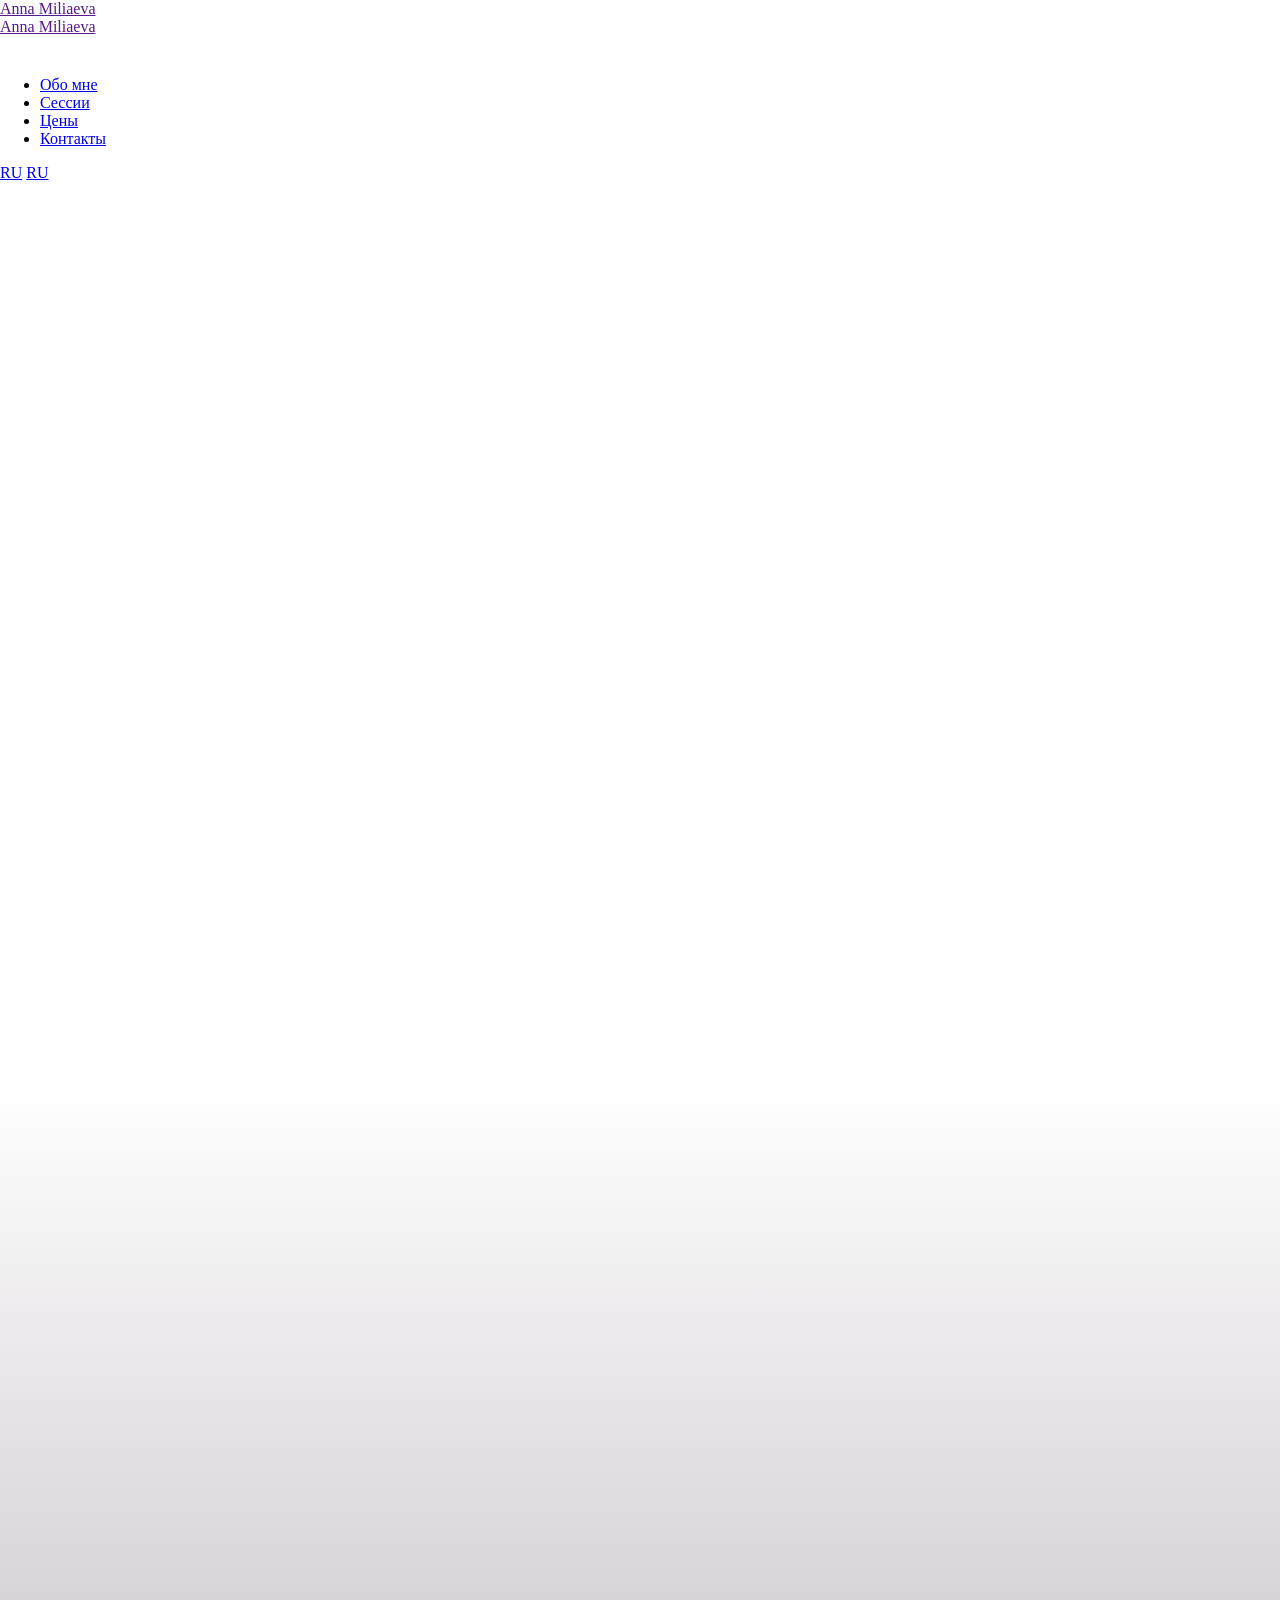
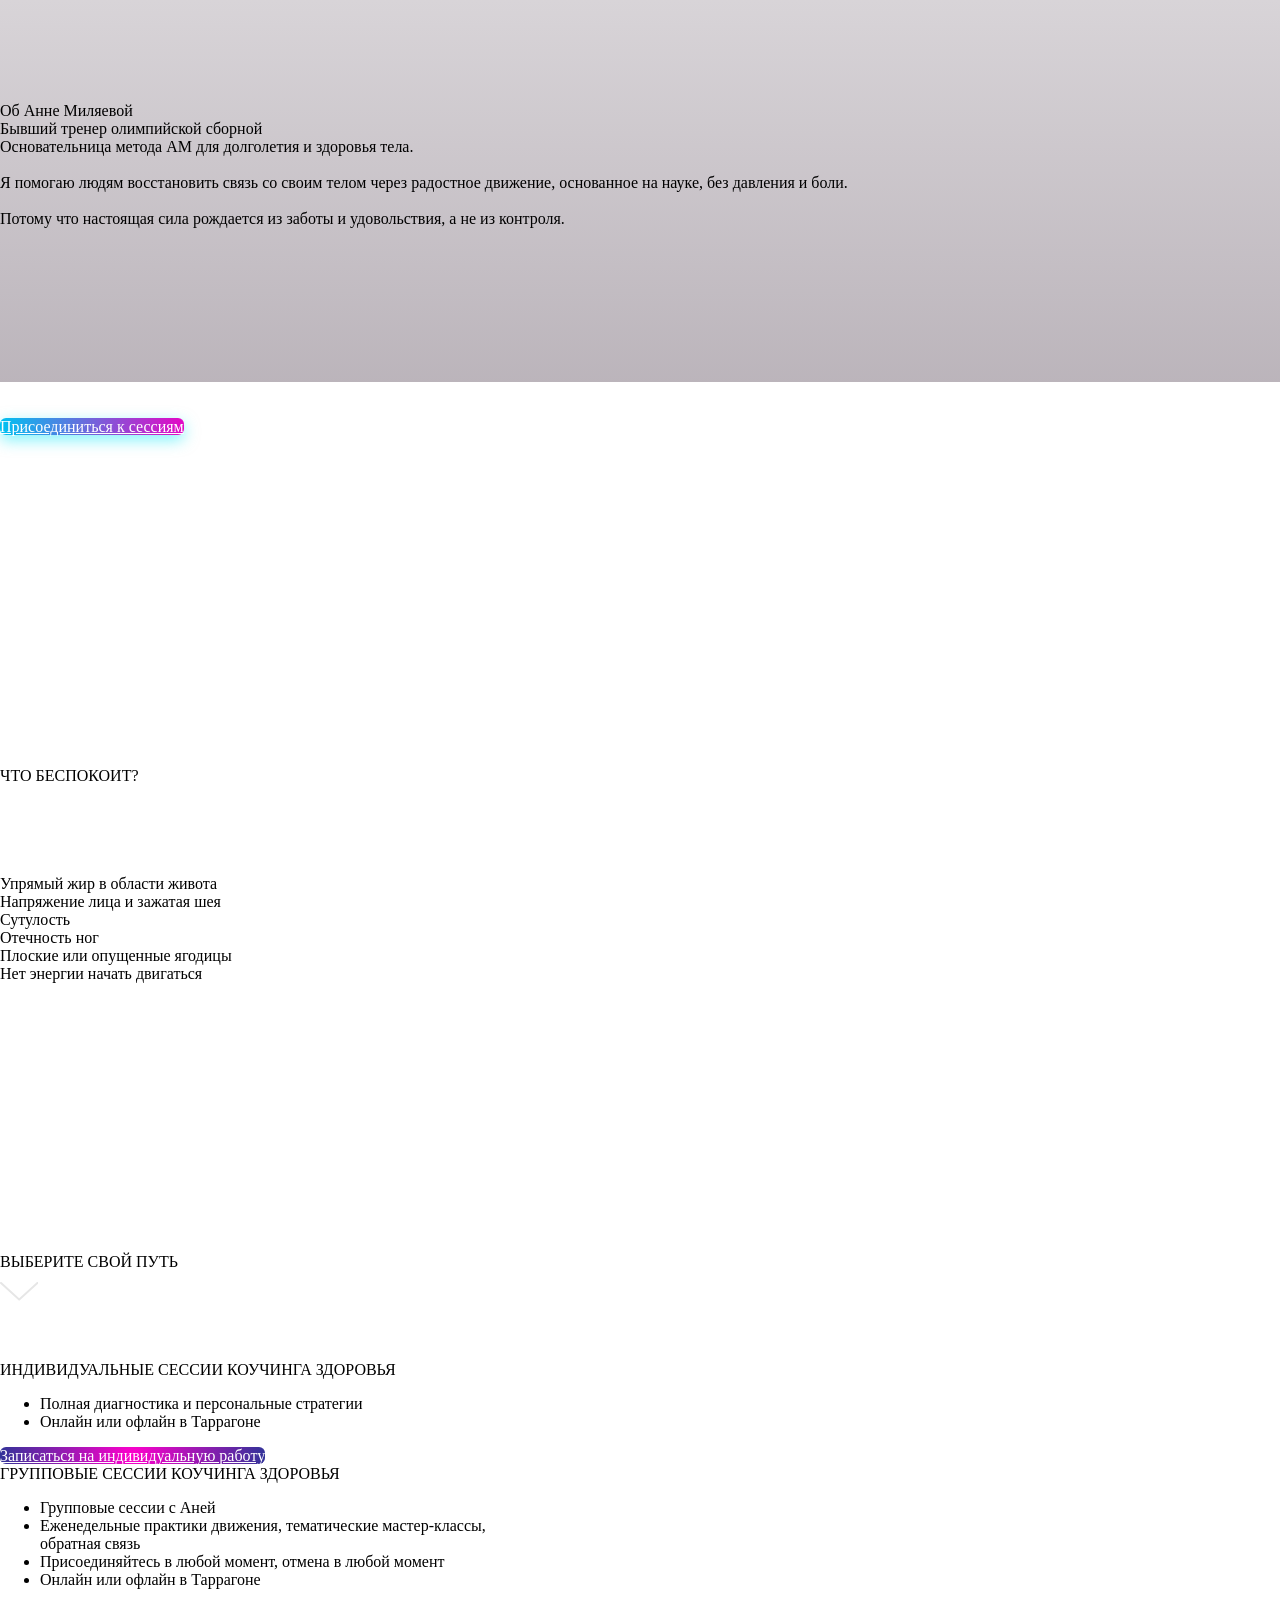
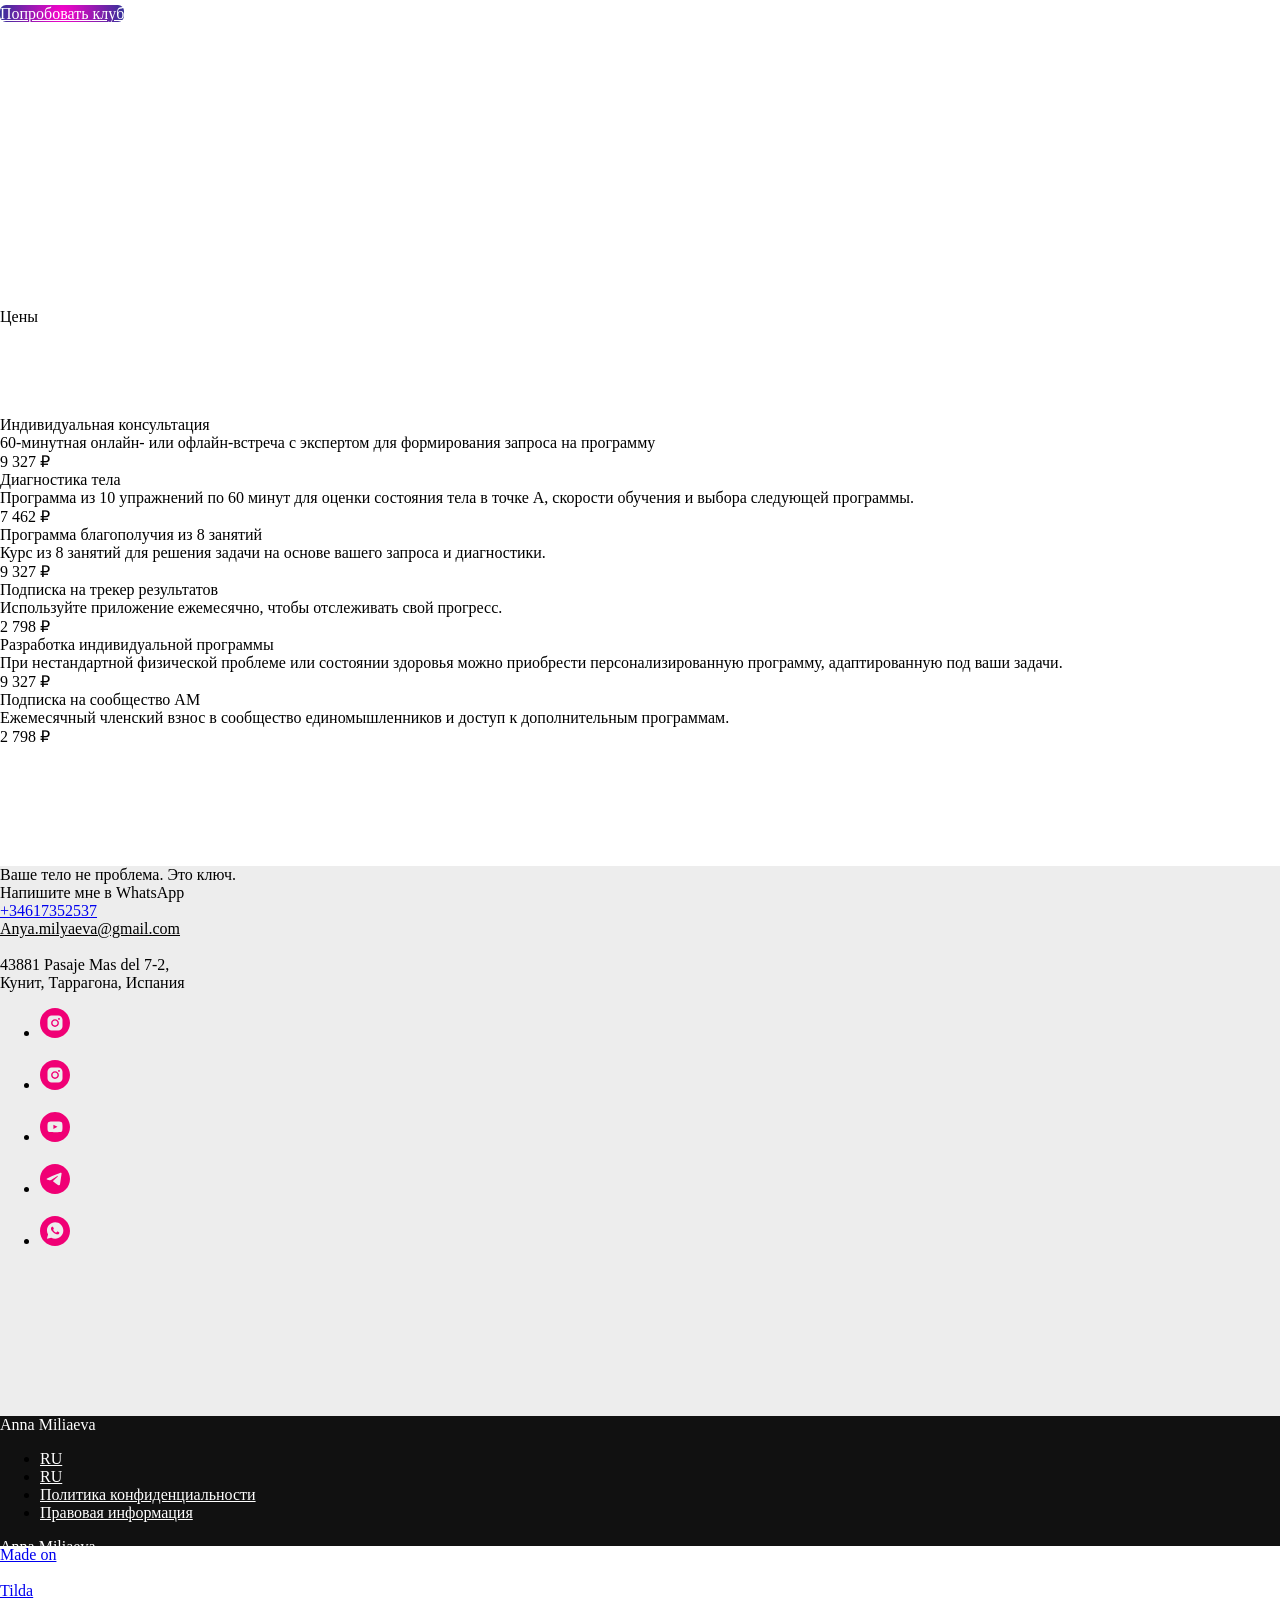
==== index.html @ 80cef4ce "Deploy Russian staging site" ====
<!DOCTYPE html><html><head> <meta charset="utf-8"> <meta http-equiv="Content-Type" content="text/html; charset=utf-8"> <meta name="viewport" content="width=device-width, initial-scale=1.0"> <!--metatextblock--> <title>RU</title> <meta name="description" content="Шаблон лендинга для бизнеса"> <meta property="og:url" content="https://amiliaeva.com"> <meta property="og:title" content="RU"> <meta property="og:description" content="Шаблон лендинга для бизнеса"> <meta property="og:type" content="website"> <meta property="og:image" content="../thb.tildacdn.com/tild6365-3034-4036-a537-313665303761/-/resize/504x/photo_2025-11-23_221.jpeg"> <link rel="canonical" href="https://amiliaeva.com"> <!--/metatextblock--> <meta name="format-detection" content="telephone=no"> <meta http-equiv="x-dns-prefetch-control" content="on"> <link rel="dns-prefetch" href="https://ws.tildacdn.com"> <link rel="dns-prefetch" href="https://static.tildacdn.com"> <link rel="shortcut icon" href="../static.tildacdn.com/img/tildafavicon.ico" type="image/x-icon"> <!-- Assets --> <script src="../neo.tildacdn.com/js/tilda-fallback-1.0.min.js" async="" charset="utf-8"></script> <link rel="stylesheet" href="../static.tildacdn.com/css/tilda-grid-3.0.min.css" type="text/css" media="all" onerror="this.loaderr='y';"> <link rel="stylesheet" href="../static.tildacdn.com/ws/project18320286/tilda-blocks-page97755406.min_t%3D1764244591.css" type="text/css" media="all" onerror="this.loaderr='y';"> <link rel="stylesheet" href="../static.tildacdn.com/css/tilda-animation-2.0.min.css" type="text/css" media="all" onerror="this.loaderr='y';"> <link rel="stylesheet" href="../static.tildacdn.com/css/tilda-cover-1.0.min.css" type="text/css" media="all" onerror="this.loaderr='y';"> <link rel="stylesheet" href="../static.tildacdn.com/css/tilda-cards-1.0.min.css" type="text/css" media="all" onerror="this.loaderr='y';"> <link rel="stylesheet" href="../static.tildacdn.com/css/fonts-tildasans.css" type="text/css" media="all" onerror="this.loaderr='y';"> <script nomodule="" src="../static.tildacdn.com/js/tilda-polyfill-1.0.min.js" charset="utf-8"></script> <script type="text/javascript">function t_onReady(func) {if(document.readyState!='loading') {func();} else {document.addEventListener('DOMContentLoaded',func);}}
function t_onFuncLoad(funcName,okFunc,time) {if(typeof window[funcName]==='function') {okFunc();} else {setTimeout(function() {t_onFuncLoad(funcName,okFunc,time);},(time||100));}}</script> <script src="../static.tildacdn.com/js/tilda-scripts-3.0.min.js" charset="utf-8" defer="" onerror="this.loaderr='y';"></script> <script src="../static.tildacdn.com/ws/project18320286/tilda-blocks-page97755406.min_t%3D1764244591.js" charset="utf-8" async="" onerror="this.loaderr='y';"></script> <script src="../static.tildacdn.com/js/tilda-lazyload-1.0.min.js" charset="utf-8" async="" onerror="this.loaderr='y';"></script> <script src="../static.tildacdn.com/js/tilda-animation-2.0.min.js" charset="utf-8" async="" onerror="this.loaderr='y';"></script> <script src="../static.tildacdn.com/js/tilda-menu-1.0.min.js" charset="utf-8" async="" onerror="this.loaderr='y';"></script> <script src="../static.tildacdn.com/js/tilda-cover-1.0.min.js" charset="utf-8" async="" onerror="this.loaderr='y';"></script> <script src="../static.tildacdn.com/js/tilda-cards-1.0.min.js" charset="utf-8" async="" onerror="this.loaderr='y';"></script> <script src="../static.tildacdn.com/js/tilda-skiplink-1.0.min.js" charset="utf-8" async="" onerror="this.loaderr='y';"></script> <script src="../static.tildacdn.com/js/tilda-events-1.0.min.js" charset="utf-8" async="" onerror="this.loaderr='y';"></script> <script type="text/javascript">window.dataLayer=window.dataLayer||[];</script> <script type="text/javascript">(function() {if((/bot|google|yandex|baidu|bing|msn|duckduckbot|teoma|slurp|crawler|spider|robot|crawling|facebook/i.test(navigator.userAgent))===false&&typeof(sessionStorage)!='undefined'&&sessionStorage.getItem('visited')!=='y'&&document.visibilityState){var style=document.createElement('style');style.type='text/css';style.innerHTML='@media screen and (min-width: 980px) {.t-records {opacity: 0;}.t-records_animated {-webkit-transition: opacity ease-in-out .2s;-moz-transition: opacity ease-in-out .2s;-o-transition: opacity ease-in-out .2s;transition: opacity ease-in-out .2s;}.t-records.t-records_visible {opacity: 1;}}';document.getElementsByTagName('head')[0].appendChild(style);function t_setvisRecs(){var alr=document.querySelectorAll('.t-records');Array.prototype.forEach.call(alr,function(el) {el.classList.add("t-records_animated");});setTimeout(function() {Array.prototype.forEach.call(alr,function(el) {el.classList.add("t-records_visible");});sessionStorage.setItem("visited","y");},400);}
document.addEventListener('DOMContentLoaded',t_setvisRecs);}})();</script></head> <body class="t-body" style="margin:0;"> <!--allrecords--> <div id="allrecords" class="t-records" data-hook="blocks-collection-content-node" data-tilda-project-id="18320286" data-tilda-page-id="97755406" data-tilda-formskey="4d95e676d9699aa7d7ea2a9e18320286" data-tilda-cookie="no" data-tilda-lazy="yes" data-tilda-root-zone="com" data-tilda-ts="y" data-tilda-project-country="RU"> <div id="rec1599724231" class="r t-rec" style=" " data-animationappear="off" data-record-type="230"> <div id="nav1599724231" class="t199__header t199__js__header t199__dark" style="" data-menu="yes"> <div class="t199__holder"> <a class="t199__logo" href="" style=""> <div class="t199__logo-text t-title" field="title" style="">Anna Miliaeva</div> <div class="t199__logo-text-mobile t-title" field="title" style="">Anna Miliaeva</div> </a> <a class="t199__mmenu-toggler t199__js__menu-toggler" href="#"> <button type="button" class="t-menuburger t-menuburger_first " aria-label="Навигационное меню" aria-expanded="false"> <span style="background-color:#fff;"></span> <span style="background-color:#fff;"></span> <span style="background-color:#fff;"></span> <span style="background-color:#fff;"></span> </button> <script>function t_menuburger_init(recid) {var rec=document.querySelector('#rec' + recid);if(!rec) return;var burger=rec.querySelector('.t-menuburger');if(!burger) return;var isSecondStyle=burger.classList.contains('t-menuburger_second');if(isSecondStyle&&!window.isMobile&&!('ontouchend' in document)) {burger.addEventListener('mouseenter',function() {if(burger.classList.contains('t-menuburger-opened')) return;burger.classList.remove('t-menuburger-unhovered');burger.classList.add('t-menuburger-hovered');});burger.addEventListener('mouseleave',function() {if(burger.classList.contains('t-menuburger-opened')) return;burger.classList.remove('t-menuburger-hovered');burger.classList.add('t-menuburger-unhovered');setTimeout(function() {burger.classList.remove('t-menuburger-unhovered');},300);});}
burger.addEventListener('click',function() {if(!burger.closest('.tmenu-mobile')&&!burger.closest('.t450__burger_container')&&!burger.closest('.t466__container')&&!burger.closest('.t204__burger')&&!burger.closest('.t199__js__menu-toggler')) {burger.classList.toggle('t-menuburger-opened');burger.classList.remove('t-menuburger-unhovered');}});var menu=rec.querySelector('[data-menu="yes"]');if(!menu) return;var menuLinks=menu.querySelectorAll('.t-menu__link-item');var submenuClassList=['t978__menu-link_hook','t978__tm-link','t966__tm-link','t794__tm-link','t-menusub__target-link'];Array.prototype.forEach.call(menuLinks,function(link) {link.addEventListener('click',function() {var isSubmenuHook=submenuClassList.some(function(submenuClass) {return link.classList.contains(submenuClass);});if(isSubmenuHook) return;burger.classList.remove('t-menuburger-opened');});});menu.addEventListener('clickedAnchorInTooltipMenu',function() {burger.classList.remove('t-menuburger-opened');});}
t_onReady(function() {t_onFuncLoad('t_menuburger_init',function(){t_menuburger_init('1599724231');});});</script> <style>.t-menuburger{position:relative;flex-shrink:0;width:28px;height:20px;padding:0;border:none;background-color:transparent;outline:none;-webkit-transform:rotate(0deg);transform:rotate(0deg);transition:transform .5s ease-in-out;cursor:pointer;z-index:999;}.t-menuburger span{display:block;position:absolute;width:100%;opacity:1;left:0;-webkit-transform:rotate(0deg);transform:rotate(0deg);transition:.25s ease-in-out;height:3px;background-color:#000;}.t-menuburger span:nth-child(1){top:0px;}.t-menuburger span:nth-child(2),.t-menuburger span:nth-child(3){top:8px;}.t-menuburger span:nth-child(4){top:16px;}.t-menuburger__big{width:42px;height:32px;}.t-menuburger__big span{height:5px;}.t-menuburger__big span:nth-child(2),.t-menuburger__big span:nth-child(3){top:13px;}.t-menuburger__big span:nth-child(4){top:26px;}.t-menuburger__small{width:22px;height:14px;}.t-menuburger__small span{height:2px;}.t-menuburger__small span:nth-child(2),.t-menuburger__small span:nth-child(3){top:6px;}.t-menuburger__small span:nth-child(4){top:12px;}.t-menuburger-opened span:nth-child(1){top:8px;width:0%;left:50%;}.t-menuburger-opened span:nth-child(2){-webkit-transform:rotate(45deg);transform:rotate(45deg);}.t-menuburger-opened span:nth-child(3){-webkit-transform:rotate(-45deg);transform:rotate(-45deg);}.t-menuburger-opened span:nth-child(4){top:8px;width:0%;left:50%;}.t-menuburger-opened.t-menuburger__big span:nth-child(1){top:6px;}.t-menuburger-opened.t-menuburger__big span:nth-child(4){top:18px;}.t-menuburger-opened.t-menuburger__small span:nth-child(1),.t-menuburger-opened.t-menuburger__small span:nth-child(4){top:6px;}@media (hover),(min-width:0\0){.t-menuburger_first:hover span:nth-child(1){transform:translateY(1px);}.t-menuburger_first:hover span:nth-child(4){transform:translateY(-1px);}.t-menuburger_first.t-menuburger__big:hover span:nth-child(1){transform:translateY(3px);}.t-menuburger_first.t-menuburger__big:hover span:nth-child(4){transform:translateY(-3px);}}.t-menuburger_second span:nth-child(2),.t-menuburger_second span:nth-child(3){width:80%;left:20%;right:0;}@media (hover),(min-width:0\0){.t-menuburger_second.t-menuburger-hovered span:nth-child(2),.t-menuburger_second.t-menuburger-hovered span:nth-child(3){animation:t-menuburger-anim 0.3s ease-out normal forwards;}.t-menuburger_second.t-menuburger-unhovered span:nth-child(2),.t-menuburger_second.t-menuburger-unhovered span:nth-child(3){animation:t-menuburger-anim2 0.3s ease-out normal forwards;}}.t-menuburger_second.t-menuburger-opened span:nth-child(2),.t-menuburger_second.t-menuburger-opened span:nth-child(3){left:0;right:0;width:100%!important;}.t-menuburger_third span:nth-child(4){width:70%;left:unset;right:0;}@media (hover),(min-width:0\0){.t-menuburger_third:not(.t-menuburger-opened):hover span:nth-child(4){width:100%;}}.t-menuburger_third.t-menuburger-opened span:nth-child(4){width:0!important;right:50%;}.t-menuburger_fourth{height:12px;}.t-menuburger_fourth.t-menuburger__small{height:8px;}.t-menuburger_fourth.t-menuburger__big{height:18px;}.t-menuburger_fourth span:nth-child(2),.t-menuburger_fourth span:nth-child(3){top:4px;opacity:0;}.t-menuburger_fourth span:nth-child(4){top:8px;}.t-menuburger_fourth.t-menuburger__small span:nth-child(2),.t-menuburger_fourth.t-menuburger__small span:nth-child(3){top:3px;}.t-menuburger_fourth.t-menuburger__small span:nth-child(4){top:6px;}.t-menuburger_fourth.t-menuburger__small span:nth-child(2),.t-menuburger_fourth.t-menuburger__small span:nth-child(3){top:3px;}.t-menuburger_fourth.t-menuburger__small span:nth-child(4){top:6px;}.t-menuburger_fourth.t-menuburger__big span:nth-child(2),.t-menuburger_fourth.t-menuburger__big span:nth-child(3){top:6px;}.t-menuburger_fourth.t-menuburger__big span:nth-child(4){top:12px;}@media (hover),(min-width:0\0){.t-menuburger_fourth:not(.t-menuburger-opened):hover span:nth-child(1){transform:translateY(1px);}.t-menuburger_fourth:not(.t-menuburger-opened):hover span:nth-child(4){transform:translateY(-1px);}.t-menuburger_fourth.t-menuburger__big:not(.t-menuburger-opened):hover span:nth-child(1){transform:translateY(3px);}.t-menuburger_fourth.t-menuburger__big:not(.t-menuburger-opened):hover span:nth-child(4){transform:translateY(-3px);}}.t-menuburger_fourth.t-menuburger-opened span:nth-child(1),.t-menuburger_fourth.t-menuburger-opened span:nth-child(4){top:4px;}.t-menuburger_fourth.t-menuburger-opened span:nth-child(2),.t-menuburger_fourth.t-menuburger-opened span:nth-child(3){opacity:1;}@keyframes t-menuburger-anim{0%{width:80%;left:20%;right:0;}50%{width:100%;left:0;right:0;}100%{width:80%;left:0;right:20%;}}@keyframes t-menuburger-anim2{0%{width:80%;left:0;}50%{width:100%;right:0;left:0;}100%{width:80%;left:20%;right:0;}}</style> </a> <div class="t199__mmenu t199__js__menu"> <nav class="t199__menu"> <ul role="list" class="t199__menu-items t-menu__list"> <li class="t199__menu-item-wrap"> <a class="t199__menu-item t-title t-menu__link-item" href="#rec1599705411" data-menu-submenu-hook="">Обо мне</a> </li> <li class="t199__menu-item-wrap"> <a class="t199__menu-item t-title t-menu__link-item" href="#rec1599858731" data-menu-submenu-hook="">Сессии</a> </li> <li class="t199__menu-item-wrap"> <a class="t199__menu-item t-title t-menu__link-item" href="#rec1618241291" data-menu-submenu-hook="">Цены</a> </li> <li class="t199__menu-item-wrap"> <a class="t199__menu-item t-title t-menu__link-item" href="#rec1599705501" data-menu-submenu-hook="">Контакты</a> </li> </ul> </nav> <div class="t199__lang"> <a class="t199__lang-item" style="" href="https://amiliaeva.com">RU</a> <a class="t199__lang-item" style="" href="https://amiliaeva.com">RU</a> </div> </div> </div> </div> <script>t_onReady(function() {t_onFuncLoad('t199_showMenu',function() {t199_showMenu('1599724231');});t_onFuncLoad('t199_positionHeader',function() {t199_positionHeader('1599724231');});t_onFuncLoad('t_menu__interactFromKeyboard',function() {t_menu__interactFromKeyboard('1599724231');});t_onFuncLoad('t_menu__highlightActiveLinks',function() {t_menu__highlightActiveLinks(".t199__menu-item");});t_onFuncLoad('t_menu__findAnchorLinks',function() {t_menu__findAnchorLinks('1599724231','.t199__menu-item');});});</script> <style>@media screen and (max-width:1024px){}</style> <style>#rec1599724231 .t-menu__link-item{-webkit-transition:color 0.3s ease-in-out,opacity 0.3s ease-in-out;transition:color 0.3s ease-in-out,opacity 0.3s ease-in-out;}#rec1599724231 .t-menu__link-item.t-active:not(.t978__menu-link){font-weight:900 !important;}#rec1599724231 .t-menu__link-item:not(.t-active):not(.tooltipstered):hover{color:#ffffff !important;}#rec1599724231 .t-menu__link-item:not(.t-active):not(.tooltipstered):focus-visible{color:#ffffff !important;}@supports (overflow:-webkit-marquee) and (justify-content:inherit){#rec1599724231 .t-menu__link-item,#rec1599724231 .t-menu__link-item.t-active{opacity:1 !important;}}</style> </div> <div id="rec1599705391" class="r t-rec" style=" " data-animationappear="off" data-record-type="18"> <!-- cover --> <div class="t-cover" id="recorddiv1599705391" bgimgfield="img" style="height:100vh;background-image:url('../thb.tildacdn.com/tild6365-3034-4036-a537-313665303761/-/resize/20x/photo_2025-11-23_221.jpeg');"> <div class="t-cover__carrier" id="coverCarry1599705391" data-content-cover-id="1599705391" data-content-cover-bg="https://static.tildacdn.com/tild6365-3034-4036-a537-313665303761/photo_2025-11-23_221.jpeg" data-display-changed="true" data-content-cover-height="100vh" data-content-cover-parallax="" data-content-use-image-for-mobile-cover="" style="height:100vh;background-attachment:scroll; " itemscope="" itemtype="http://schema.org/ImageObject"><meta itemprop="image" content="https://static.tildacdn.com/tild6365-3034-4036-a537-313665303761/photo_2025-11-23_221.jpeg"></div> <div class="t-cover__filter" style="height:100vh;background-image: linear-gradient(to bottom, rgba(9,47,51,0), rgba(31,8,30,0.30));"></div> <div class="t-container"> <div class="t-col t-col_12 "> <div class="t-cover__wrapper t-valign_middle" style="height:100vh;"> <div class="t001 t-align_center"> <div class="t001__wrapper" data-hook-content="covercontent"> <div class="t001__title t-title t-title_xl t-animate" data-animate-style="fadeindown" data-animate-group="yes" field="title">Вернитесь в контакт со своим телом</div> <div class="t001__descr t-descr t-descr_xl t001__descr_buttons t001__descr_center t-animate" data-animate-style="fadeindown" data-animate-group="yes" field="descr">Мягкие и эффективные программы, чтобы убрать боль, вернуть энергию и трансформировать внешний вид без самонасилия и жесткой дисциплины.</div> <div class="t001__buttons"> <a class="t-btn t-btnflex t-btnflex_type_button t-btnflex_md t001__button t-animate" href="#rec1599858731" data-animate-style="zoomin" data-animate-group="yes" data-animate-order="1"> <span class="t-btnflex__text">Присоединиться к сессиям</span> <style>#rec1599705391 .t-btnflex.t-btnflex_type_button {color:#ffffff;background-image:linear-gradient(0.75turn,rgba(228,7,197,1) 0%,rgba(0,194,241,1) 100%);transform:translateZ(0);border-style:none !important;border-radius:6px;box-shadow:0px 5px 15px 0px rgba(0,231,247,0.5) !important;white-space:normal;transition-duration:0.2s;transition-property:background-color,color,border-color,box-shadow,opacity,transform,gap;transition-timing-function:ease-in-out;position:relative;overflow:hidden;z-index:1;}#rec1599705391 .t-btnflex.t-btnflex_type_button:not(.t-animate_no-hover) * {-webkit-backface-visibility:hidden;}#rec1599705391 .t-btnflex.t-btnflex_type_button:not(.t-animate_no-hover)::after {content:'';position:absolute;top:0;left:0;right:0;bottom:0;z-index:-1;width:100%;height:100%;opacity:0;transition-property:opacity;transition-duration:inherit;transition-timing-function:inherit;background-color:#e407c5;}@media (hover:hover) {#rec1599705391 .t-btnflex.t-btnflex_type_button:not(.t-animate_no-hover):hover::after {opacity:1;}#rec1599705391 .t-btnflex.t-btnflex_type_button:not(.t-animate_no-hover):focus-visible::after {opacity:1;}}@media (hover:hover) {#rec1599705391 .t-btnflex.t-btnflex_type_button:not(.t-animate_no-hover):hover {animation-name:t-button-hover-animation;animation-duration:0s;animation-fill-mode:forwards;animation-delay:0.2s;animation-timing-function:linear;}#rec1599705391 .t-btnflex.t-btnflex_type_button:not(.t-animate_no-hover):focus-visible {animation-name:t-button-hover-animation;animation-duration:0s;animation-fill-mode:forwards;animation-delay:0.2s;animation-timing-function:linear;}@keyframes t-button-hover-animation {to {background-image:none;background-color:transparent;}}}@media (hover:hover) {#rec1599705391 .t-btnflex.t-btnflex_type_button:not(.t-animate_no-hover):hover {color:#ffffff !important;}#rec1599705391 .t-btnflex.t-btnflex_type_button:not(.t-animate_no-hover):focus-visible {color:#ffffff !important;}}</style> </a> </div> <span class="space"></span> </div> </div> </div> </div> </div> <!-- arrow --> <div class="t-cover__arrow"><div class="t-cover__arrow-wrapper t-cover__arrow-wrapper_animated"><div class="t-cover__arrow_mobile"><svg role="presentation" class="t-cover__arrow-svg" style="fill:#e6e6e6;" x="0px" y="0px" width="38.417px" height="18.592px" viewBox="0 0 38.417 18.592"><g><path d="M19.208,18.592c-0.241,0-0.483-0.087-0.673-0.261L0.327,1.74c-0.408-0.372-0.438-1.004-0.066-1.413c0.372-0.409,1.004-0.439,1.413-0.066L19.208,16.24L36.743,0.261c0.411-0.372,1.042-0.342,1.413,0.066c0.372,0.408,0.343,1.041-0.065,1.413L19.881,18.332C19.691,18.505,19.449,18.592,19.208,18.592z"></path></g></svg></div></div></div> <!-- arrow --> </div> <style> #rec1599705391 .t001__title{color:#ffffff;}#rec1599705391 .t001__descr{color:#ffffff;}</style> </div> <div id="rec1599705401" class="r t-rec" style=" " data-record-type="215"> <a name="about" style="font-size:0;"></a> </div> <div id="rec1599705411" class="r t-rec t-rec_pt_60 t-rec_pb_0" style="padding-top:60px;padding-bottom:0px; " data-record-type="480"> <!-- T480 --> <div style="width: 0; height: 0; overflow: hidden;"> <div class="t480__sizer t-col t-col_6" data-auto-correct-mobile-width="false" style="height:560px;"></div> </div> <div class="t480"> <div class="t-container"> <div class="t480__top t480__col t-col t-col_6 " itemscope="" itemtype="http://schema.org/ImageObject"> <meta itemprop="image" content="https://static.tildacdn.com/tild6663-3961-4562-b637-373134303732/photo_2025-11-23_224.jpeg"> <div class="t480__blockimg t-bgimg" data-original="https://static.tildacdn.com/tild6663-3961-4562-b637-373134303732/photo_2025-11-23_224.jpeg" bgimgfield="img" style="background-image:url('../thb.tildacdn.com/tild6663-3961-4562-b637-373134303732/-/resizeb/20x/photo_2025-11-23_224.jpeg'); height:560px;"> </div> </div> <div class="t480__col t-col t-col_6 "> <div class="t480__textwrapper t-align_center" style="height:560px;"> <div class="t480__content t-valign_middle"> <div class="t480__title t-title t-title_xs t-margin_auto" field="title">Об Анне Миляевой</div> <div class="t-divider t480__line t-margin_auto" style="background-color: #f59fd9;"></div> <div class="t480__descr t-descr t-descr_md t-margin_auto" field="descr">Бывший тренер олимпийской сборной<br>Основательница метода AM для долголетия и здоровья тела.<br><br>Я помогаю людям восстановить связь со своим телом через радостное движение, основанное на науке, без давления и боли.<br><br>Потому что настоящая сила рождается из заботы и удовольствия, а не из контроля.</div> </div> </div> </div> </div> </div> <script>t_onReady(function() {t_onFuncLoad('t480_init',function() {t480_init('1599705411');});});</script> <style> #rec1599705411 .t480__uptitle{max-width:400px;}</style> </div> <div id="rec1599705421" class="r t-rec" style=" " data-record-type="215"> <a name="service" style="font-size:0;"></a> </div> <div id="rec1599797761" class="r t-rec t-rec_pt_105 t-rec_pb_135" style="padding-top:105px;padding-bottom:135px; " data-animationappear="off" data-record-type="939"> <!-- t939 --> <div class="t939"> <div class="t-section__container t-container t-container_flex"> <div class="t-col t-col_12 "> <div class="t-section__title t-title t-title_xs t-align_center t-margin_auto" field="btitle">
ЧТО БЕСПОКОИТ?
</div> </div> </div> <style>.t-section__descr {max-width:560px;}#rec1599797761 .t-section__title {margin-bottom:90px;}#rec1599797761 .t-section__descr {}@media screen and (max-width:960px) {#rec1599797761 .t-section__title {margin-bottom:45px;}}</style> <div class="t-card__container t939__container t-container_100 "> <div class="t939__row t939__row_indent-20px t-row"> <div class="t939__features-wrap t939__features-wrap_half t939__features-wrap_even"> <div class="t939__item t939__item_indent-20px t939__item_4span t-item "> <div class="t939__card t-card__col t-card__col_withoutbtn"> <div class="t939__content t939__animation_slow "> <div class="t-card__title t-name t-name_md" field="li_title__1590744635375">
Упрямый жир в области живота
</div> </div> <div class="t939__overlay t939__animation_slow" style="background-image: linear-gradient(to bottom, rgba(255,255,255,0), rgba(0,0,0,0.90));"></div> <div class="t939__image t-bgimg t939__image_zoom t939__animation_slow" bgimgfield="li_img__1590744635375" data-original="https://static.tildacdn.com/tild3832-6337-4037-b063-323937333961/photo_2025-11-23_223.jpeg" style="background-image:url('../thb.tildacdn.com/tild3832-6337-4037-b063-323937333961/-/resizeb/20x/photo_2025-11-23_223.jpeg');" itemscope="" itemtype="http://schema.org/ImageObject"> <meta itemprop="image" content="https://static.tildacdn.com/tild3832-6337-4037-b063-323937333961/photo_2025-11-23_223.jpeg"> </div> </div> </div> <div class="t939__item t939__item_indent-20px t-item "> <div class="t939__card t939__card_boxed t-card__col t-card__col_withoutbtn"> <div class="t939__content t939__animation_slow "> <div class="t-card__title t-name t-name_md" field="li_title__1590744539113">
Напряжение лица и зажатая шея
</div> </div> <div class="t939__overlay t939__animation_slow" style="background-image: linear-gradient(to bottom, rgba(255,255,255,0), rgba(0,0,0,0.90));"></div> <div class="t939__image t-bgimg t939__image_zoom t939__animation_slow" bgimgfield="li_img__1590744539113" data-original="https://static.tildacdn.com/tild3464-3862-4265-a437-303639386266/photo_2025-11-23_224.jpeg" style="background-image:url('../thb.tildacdn.com/tild3464-3862-4265-a437-303639386266/-/resizeb/20x/photo_2025-11-23_224.jpeg');" itemscope="" itemtype="http://schema.org/ImageObject"> <meta itemprop="image" content="https://static.tildacdn.com/tild3464-3862-4265-a437-303639386266/photo_2025-11-23_224.jpeg"> </div> </div> </div> <div class="t939__item t939__item_indent-20px t-item "> <div class="t939__card t939__card_boxed t-card__col t-card__col_withoutbtn"> <div class="t939__content t939__animation_slow "> <div class="t-card__title t-name t-name_md" field="li_title__1590744654007">
Сутулость
</div> </div> <div class="t939__overlay t939__animation_slow" style="background-image: linear-gradient(to bottom, rgba(255,255,255,0), rgba(0,0,0,0.90));"></div> <div class="t939__image t-bgimg t939__image_zoom t939__animation_slow" bgimgfield="li_img__1590744654007" data-original="https://static.tildacdn.com/tild3135-3530-4835-b835-396537303530/photo_2025-11-23_224.jpeg" style="background-image:url('../thb.tildacdn.com/tild3135-3530-4835-b835-396537303530/-/resizeb/20x/photo_2025-11-23_224.jpeg');" itemscope="" itemtype="http://schema.org/ImageObject"> <meta itemprop="image" content="https://static.tildacdn.com/tild3135-3530-4835-b835-396537303530/photo_2025-11-23_224.jpeg"> </div> </div> </div> </div> <div class="t939__features-wrap t939__features-wrap_quarter"> <div class="t939__item t939__item_indent-20px t-item "> <div class="t939__card t-card__col t-card__col_withoutbtn"> <div class="t939__content t939__animation_slow "> <div class="t-card__title t-name t-name_md" field="li_title__1590744672137">
Отечность ног
</div> </div> <div class="t939__overlay t939__animation_slow" style="background-image: linear-gradient(to bottom, rgba(255,255,255,0), rgba(0,0,0,0.90));"></div> <div class="t939__image t-bgimg t939__image_zoom t939__animation_slow" bgimgfield="li_img__1590744672137" data-original="https://static.tildacdn.com/tild3834-6539-4262-a636-663738366566/photo_2025-11-23_221.jpeg" style="background-image:url('../thb.tildacdn.com/tild3834-6539-4262-a636-663738366566/-/resizeb/20x/photo_2025-11-23_221.jpeg');" itemscope="" itemtype="http://schema.org/ImageObject"> <meta itemprop="image" content="https://static.tildacdn.com/tild3834-6539-4262-a636-663738366566/photo_2025-11-23_221.jpeg"> </div> </div> </div> </div> <div class="t939__features-wrap t939__features-wrap_quarter"> <div class="t939__item t939__item_indent-20px t-item "> <div class="t939__card t939__card_boxed t-card__col t-card__col_withoutbtn"> <div class="t939__content t939__animation_slow "> <div class="t-card__title t-name t-name_md" field="li_title__1590744686568">
Плоские или опущенные ягодицы
</div> </div> <div class="t939__overlay t939__animation_slow" style="background-image: linear-gradient(to bottom, rgba(255,255,255,0), rgba(0,0,0,0.90));"></div> <div class="t939__image t-bgimg t939__image_zoom t939__animation_slow" bgimgfield="li_img__1590744686568" data-original="https://static.tildacdn.com/tild3761-3939-4237-b965-316532633464/photo_2025-11-23_224.jpeg" style="background-image:url('../thb.tildacdn.com/tild3761-3939-4237-b965-316532633464/-/resizeb/20x/photo_2025-11-23_224.jpeg');" itemscope="" itemtype="http://schema.org/ImageObject"> <meta itemprop="image" content="https://static.tildacdn.com/tild3761-3939-4237-b965-316532633464/photo_2025-11-23_224.jpeg"> </div> </div> </div> <div class="t939__item t939__item_indent-20px t939__item_4span t-item "> <div class="t939__card t939__card_boxed t-card__col t-card__col_withoutbtn"> <div class="t939__content t939__animation_slow "> <div class="t-card__title t-name t-name_md" field="li_title__1590759750636">
Нет энергии начать двигаться
</div> </div> <div class="t939__overlay t939__animation_slow" style="background-image: linear-gradient(to bottom, rgba(255,255,255,0), rgba(0,0,0,0.90));"></div> <div class="t939__image t-bgimg t939__image_zoom t939__animation_slow" bgimgfield="li_img__1590759750636" data-original="https://static.tildacdn.com/tild6161-3734-4231-b234-373430623166/photo_2025-11-23_224.jpeg" style="background-image:url('../thb.tildacdn.com/tild6161-3734-4231-b234-373430623166/-/resizeb/20x/photo_2025-11-23_224.jpeg');" itemscope="" itemtype="http://schema.org/ImageObject"> <meta itemprop="image" content="https://static.tildacdn.com/tild6161-3734-4231-b234-373430623166/photo_2025-11-23_224.jpeg"> </div> </div> </div> </div> </div> </div> </div> <script type="text/javascript">t_onReady(function() {t_onFuncLoad('t939_init',function() {t939_init('1599797761');});});</script> </div> <div id="rec1599858731" class="r t-rec t-rec_pt_135 t-rec_pb_165" style="padding-top:135px;padding-bottom:165px; " data-animationappear="off" data-record-type="843"> <!-- t843 --> <div class="t843"> <div class="t-section__container t-container t-container_flex"> <div class="t-col t-col_12 "> <div class="t-section__title t-title t-title_xs t-align_center t-margin_auto" field="btitle">
ВЫБЕРИТЕ СВОЙ ПУТЬ
</div> </div> </div> <style>.t-section__descr {max-width:560px;}#rec1599858731 .t-section__title {margin-bottom:90px;}#rec1599858731 .t-section__descr {}@media screen and (max-width:960px) {#rec1599858731 .t-section__title {margin-bottom:45px;}}</style> <div class="t-card__container t-container"> <div class="t843__colwrapper t-col t-col_12 "> <div class="t-item"> <div class="t843__col t-col t-col_6 t843__mobileimg"> <div class="t843__blockimg t-bgimg" bgimgfield="li_img__5395642164930" data-original="https://static.tildacdn.com/tild6136-3431-4463-b366-613730316264/photo_2025-11-23_221.jpeg" data-image-width="600" data-image-height="450" style="background-image:url('../thb.tildacdn.com/tild6136-3431-4463-b366-613730316264/-/resizeb/20x/photo_2025-11-23_221.jpeg');" itemscope="" itemtype="http://schema.org/ImageObject"> <meta itemprop="image" content="https://static.tildacdn.com/tild6136-3431-4463-b366-613730316264/photo_2025-11-23_221.jpeg"> </div> </div> <div class="t843__col t-col t-col_6 t843__leftcol t843__desktopimg"> <div class="t843__imgwrapper" style="max-width:600px;"> <div class="t843__blockimg t-bgimg" data-original="https://static.tildacdn.com/tild6136-3431-4463-b366-613730316264/photo_2025-11-23_221.jpeg" bgimgfield="li_img__5395642164930" data-image-width="600" data-image-height="450" style="background-image:url('../thb.tildacdn.com/tild6136-3431-4463-b366-613730316264/-/resizeb/20x/photo_2025-11-23_221.jpeg');" itemscope="" itemtype="http://schema.org/ImageObject"> <meta itemprop="image" content="https://static.tildacdn.com/tild6136-3431-4463-b366-613730316264/photo_2025-11-23_221.jpeg"> </div> </div> </div> <div class="t843__col t-col t-col_6 t843__rightcol"> <div class="t843__textwrapper t-align_left" style="max-width:500px;"> <div class="t843__content t-valign_middle"> <div class="t843__box"> <div class="t-card__title t-heading t-heading_xs" id="cardtitle1_1599858731" field="li_title__5395642164930">
ИНДИВИДУАЛЬНЫЕ СЕССИИ КОУЧИНГА ЗДОРОВЬЯ
</div> <div class="t-card__descr t-descr t-descr_sm" field="li_descr__5395642164930"> <ul><li data-list="bullet">Полная диагностика и персональные стратегии</li><li data-list="bullet">Онлайн или офлайн в Таррагоне</li></ul> </div> <a class="t-btn t-btnflex t-btnflex_type_button t-btnflex_sm t843__btn" href="#rec1599705501" data-lid="5395642164930" id="cardbtn1_1599858731" aria-labelledby="cardtitle1_1599858731 cardbtn1_1599858731"> <span class="t-btnflex__icon t-btnflex__icon_default_glyph" style="--icon:url('../static.tildacdn.com/lib/icons/button/play_light.svg');"> </span> <span class="t-btnflex__text">Записаться на индивидуальную работу</span> <style>#rec1599858731 .t-btnflex.t-btnflex_type_button {color:#ffffff;background-image:radial-gradient(circle at center,rgba(255,0,204,1) 0%,rgba(51,51,153,1) 100%);transform:translateZ(0);border-style:none !important;border-radius:6px;box-shadow:0px 10px 15px -10px rgba(255,0,204,0.5) !important;transition-duration:0.2s;transition-property:background-color,color,border-color,box-shadow,opacity,transform,gap;transition-timing-function:ease-in-out;position:relative;overflow:hidden;z-index:1;}</style> </a> </div> </div> </div> </div> </div> <div class="t843__separator t-clear" style=""></div> <div class="t-item"> <div class="t843__col t-col t-col_6 t843__mobileimg"> <div class="t843__blockimg t-bgimg" bgimgfield="li_img__5395642164931" data-original="https://static.tildacdn.com/tild3234-6634-4965-a133-663563343935/photo_2025-11-23_230.jpeg" data-image-width="600" data-image-height="450" style="background-image:url('../thb.tildacdn.com/tild3234-6634-4965-a133-663563343935/-/resizeb/20x/photo_2025-11-23_230.jpeg');" itemscope="" itemtype="http://schema.org/ImageObject"> <meta itemprop="image" content="https://static.tildacdn.com/tild3234-6634-4965-a133-663563343935/photo_2025-11-23_230.jpeg"> </div> </div> <div class="t843__col t-col t-col_6 t843__leftcol"> <div class="t843__textwrapper t-align_left" style="max-width:500px;"> <div class="t843__content t-valign_middle"> <div class="t843__box"> <div class="t-card__title t-heading t-heading_xs" id="cardtitle2_1599858731" field="li_title__5395642164931">
ГРУППОВЫЕ СЕССИИ КОУЧИНГА ЗДОРОВЬЯ
</div> <div class="t-card__descr t-descr t-descr_sm" field="li_descr__5395642164931"> <ul><li data-list="bullet">Групповые сессии с Аней</li><li data-list="bullet">Еженедельные практики движения, тематические мастер-классы, обратная связь</li><li data-list="bullet">Присоединяйтесь в любой момент, отмена в любой момент</li><li data-list="bullet"> Онлайн или офлайн в Таррагоне</li></ul> </div> <a class="t-btn t-btnflex t-btnflex_type_button t-btnflex_sm t843__btn" href="#rec1599705501" data-lid="5395642164931" id="cardbtn2_1599858731" aria-labelledby="cardtitle2_1599858731 cardbtn2_1599858731"> <span class="t-btnflex__icon t-btnflex__icon_default_glyph" style="--icon:url('../static.tildacdn.com/lib/icons/button/play_light.svg');"> </span> <span class="t-btnflex__text">Попробовать клуб</span> <style>#rec1599858731 .t-btnflex.t-btnflex_type_button {color:#ffffff;background-image:radial-gradient(circle at center,rgba(255,0,204,1) 0%,rgba(51,51,153,1) 100%);transform:translateZ(0);border-style:none !important;border-radius:6px;box-shadow:0px 10px 15px -10px rgba(255,0,204,0.5) !important;transition-duration:0.2s;transition-property:background-color,color,border-color,box-shadow,opacity,transform,gap;transition-timing-function:ease-in-out;position:relative;overflow:hidden;z-index:1;}</style> </a> </div> </div> </div> </div> <div class="t843__col t-col t-col_6 t843__rightcol t843__desktopimg"> <div class="t843__imgwrapper" style="max-width:600px;"> <div class="t843__blockimg t-bgimg" bgimgfield="li_img__5395642164931" data-original="https://static.tildacdn.com/tild3234-6634-4965-a133-663563343935/photo_2025-11-23_230.jpeg" data-image-width="600" data-image-height="450" style="background-image:url('../thb.tildacdn.com/tild3234-6634-4965-a133-663563343935/-/resizeb/20x/photo_2025-11-23_230.jpeg');" itemscope="" itemtype="http://schema.org/ImageObject"> <meta itemprop="image" content="https://static.tildacdn.com/tild3234-6634-4965-a133-663563343935/photo_2025-11-23_230.jpeg"> </div> </div> </div> </div> </div> </div> </div> <script type="text/javascript">t_onReady(function() {t_onFuncLoad('t843_init',function() {t843_init('1599858731');});});</script> </div> <div id="rec1618241291" class="r t-rec t-rec_pt_120 t-rec_pb_120" style="padding-top:120px;padding-bottom:120px; " data-animationappear="off" data-record-type="681"> <div class="t681"> <div class="t-section__container t-container t-container_flex"> <div class="t-col t-col_12 "> <div class="t-section__title t-title t-title_xs t-align_center t-margin_auto" field="btitle">
Цены
</div> </div> </div> <style>.t-section__descr {max-width:560px;}#rec1618241291 .t-section__title {margin-bottom:90px;}#rec1618241291 .t-section__descr {}@media screen and (max-width:960px) {#rec1618241291 .t-section__title {margin-bottom:60px;}}</style> <div class="t-container"> <div class="t681__row t-row"> <div class="t-col t-col_3 t-prefix_1"> <div class="t681__title t-heading t-heading_sm" field="li_title__8266186364850">Индивидуальная консультация</div> </div> <div class="t-col t-col_7 "> <div class="t681__tablewrapper"> <div class="t681__textwrapper"> <div class="t681__descr t-descr t-descr_sm" field="li_descr__8266186364850">60-минутная онлайн- или офлайн-встреча с экспертом для формирования запроса на программу</div> </div> <div class="t681__pricewrapper"> <div class="t681__price t-heading t-heading_sm" field="li_title2__8266186364850">9 327 ₽</div> </div> </div> </div> </div> <div class="t681__row t-row"> <div class="t-col t-col_3 t-prefix_1"> <div class="t681__title t-heading t-heading_sm" field="li_title__8267186364851">Диагностика тела</div> </div> <div class="t-col t-col_7 "> <div class="t681__tablewrapper"> <div class="t681__textwrapper"> <div class="t681__descr t-descr t-descr_sm" field="li_descr__8267186364851">Программа из 10 упражнений по 60 минут для оценки состояния тела в точке A, скорости обучения и выбора следующей программы.</div> </div> <div class="t681__pricewrapper"> <div class="t681__price t-heading t-heading_sm" field="li_title2__8267186364851">7 462 ₽</div> </div> </div> </div> </div> <div class="t681__row t-row"> <div class="t-col t-col_3 t-prefix_1"> <div class="t681__title t-heading t-heading_sm" field="li_title__8267186364852">Программа благополучия из 8 занятий</div> </div> <div class="t-col t-col_7 "> <div class="t681__tablewrapper"> <div class="t681__textwrapper"> <div class="t681__descr t-descr t-descr_sm" field="li_descr__8267186364852">Курс из 8 занятий для решения задачи на основе вашего запроса и диагностики.</div> </div> <div class="t681__pricewrapper"> <div class="t681__price t-heading t-heading_sm" field="li_title2__8267186364852">9 327 ₽</div> </div> </div> </div> </div> <div class="t681__row t-row"> <div class="t-col t-col_3 t-prefix_1"> <div class="t681__title t-heading t-heading_sm" field="li_title__1764244053803">Подписка на трекер результатов</div> </div> <div class="t-col t-col_7 "> <div class="t681__tablewrapper"> <div class="t681__textwrapper"> <div class="t681__descr t-descr t-descr_sm" field="li_descr__1764244053803">Используйте приложение ежемесячно, чтобы отслеживать свой прогресс.</div> </div> <div class="t681__pricewrapper"> <div class="t681__price t-heading t-heading_sm" field="li_title2__1764244053803">2 798 ₽</div> </div> </div> </div> </div> <div class="t681__row t-row"> <div class="t-col t-col_3 t-prefix_1"> <div class="t681__title t-heading t-heading_sm" field="li_title__1764244077019">Разработка индивидуальной программы</div> </div> <div class="t-col t-col_7 "> <div class="t681__tablewrapper"> <div class="t681__textwrapper"> <div class="t681__descr t-descr t-descr_sm" field="li_descr__1764244077019">При нестандартной физической проблеме или состоянии здоровья можно приобрести персонализированную программу, адаптированную под ваши задачи.</div> </div> <div class="t681__pricewrapper"> <div class="t681__price t-heading t-heading_sm" field="li_title2__1764244077019">9 327 ₽</div> </div> </div> </div> </div> <div class="t681__row t-row"> <div class="t-col t-col_3 t-prefix_1"> <div class="t681__title t-heading t-heading_sm" field="li_title__1764244097543">Подписка на сообщество AM</div> </div> <div class="t-col t-col_7 "> <div class="t681__tablewrapper"> <div class="t681__textwrapper"> <div class="t681__descr t-descr t-descr_sm" field="li_descr__1764244097543">Ежемесячный членский взнос в сообщество единомышленников и доступ к дополнительным программам.</div> </div> <div class="t681__pricewrapper"> <div class="t681__price t-heading t-heading_sm" field="li_title2__1764244097543">2 798 ₽</div> </div> </div> </div> </div> </div> </div> </div> <div id="rec1599705491" class="r t-rec" style=" " data-record-type="215"> <a name="contact" style="font-size:0;"></a> </div> <div id="rec1599705501" class="r t-rec t-rec_pt_0 t-rec_pb_150" style="padding-top:0px;padding-bottom:150px;background-color:#ededed; " data-record-type="574" data-bg-color="#ededed"> <!-- t574--> <div class="t574"> <div class="t-container"> <div class="t-col t-col_6 t-prefix_3 t-align_center"> <div class="t574__title t-title t-title_xs t574__bottom-margin_lg" field="title">Ваше тело не проблема. Это ключ.</div> <div class="t574__text t-text t-descr_xl t574__bottom-margin_lg" field="text">Напишите мне в WhatsApp<br><a href="https://wa.me/34617352537">+34617352537</a></div> <div class="t574__text_grey t-text t-text_sm" field="text2"><a href="mailto:Anya.milyaeva@gmail.com" style="color: rgb(0, 0, 0);">Anya.milyaeva@gmail.com</a><br><br>43881 Pasaje Mas del 7-2,<br>Кунит, Таррагона, Испания</div> <div class="t-sociallinks"> <ul role="list" class="t-sociallinks__wrapper" aria-label="Social media links"> <!-- new soclinks --><li class="t-sociallinks__item t-sociallinks__item_instagram"><a href="https://www.instagram.com/anya.energy.global" target="_blank" rel="nofollow" aria-label="Instagram internacional" title="Instagram internacional" style="width: 30px; height: 30px;"><svg class="t-sociallinks__svg" role="presentation" width="30px" height="30px" viewBox="0 0 100 100" fill="none" xmlns="http://www.w3.org/2000/svg"> <path fill-rule="evenodd" clip-rule="evenodd" d="M50 100C77.6142 100 100 77.6142 100 50C100 22.3858 77.6142 0 50 0C22.3858 0 0 22.3858 0 50C0 77.6142 22.3858 100 50 100ZM25 39.3918C25 31.4558 31.4566 25 39.3918 25H60.6082C68.5442 25 75 31.4566 75 39.3918V60.8028C75 68.738 68.5442 75.1946 60.6082 75.1946H39.3918C31.4558 75.1946 25 68.738 25 60.8028V39.3918ZM36.9883 50.0054C36.9883 42.8847 42.8438 37.0922 50.0397 37.0922C57.2356 37.0922 63.0911 42.8847 63.0911 50.0054C63.0911 57.1252 57.2356 62.9177 50.0397 62.9177C42.843 62.9177 36.9883 57.1252 36.9883 50.0054ZM41.7422 50.0054C41.7422 54.5033 45.4641 58.1638 50.0397 58.1638C54.6153 58.1638 58.3372 54.5041 58.3372 50.0054C58.3372 45.5066 54.6145 41.8469 50.0397 41.8469C45.4641 41.8469 41.7422 45.5066 41.7422 50.0054ZM63.3248 39.6355C65.0208 39.6355 66.3956 38.2606 66.3956 36.5646C66.3956 34.8687 65.0208 33.4938 63.3248 33.4938C61.6288 33.4938 60.2539 34.8687 60.2539 36.5646C60.2539 38.2606 61.6288 39.6355 63.3248 39.6355Z" fill="#f00075"></path> </svg></a></li>&nbsp;<li class="t-sociallinks__item t-sociallinks__item_instagram"><a href="https://www.instagram.com/milyaeva.anya?igsh=MWtxMHZiZGl6djl4Ng==" target="_blank" rel="nofollow" aria-label="Instagram Rusia" title="Instagram Rusia" style="width: 30px; height: 30px;"><svg class="t-sociallinks__svg" role="presentation" width="30px" height="30px" viewBox="0 0 100 100" fill="none" xmlns="http://www.w3.org/2000/svg"> <path fill-rule="evenodd" clip-rule="evenodd" d="M50 100C77.6142 100 100 77.6142 100 50C100 22.3858 77.6142 0 50 0C22.3858 0 0 22.3858 0 50C0 77.6142 22.3858 100 50 100ZM25 39.3918C25 31.4558 31.4566 25 39.3918 25H60.6082C68.5442 25 75 31.4566 75 39.3918V60.8028C75 68.738 68.5442 75.1946 60.6082 75.1946H39.3918C31.4558 75.1946 25 68.738 25 60.8028V39.3918ZM36.9883 50.0054C36.9883 42.8847 42.8438 37.0922 50.0397 37.0922C57.2356 37.0922 63.0911 42.8847 63.0911 50.0054C63.0911 57.1252 57.2356 62.9177 50.0397 62.9177C42.843 62.9177 36.9883 57.1252 36.9883 50.0054ZM41.7422 50.0054C41.7422 54.5033 45.4641 58.1638 50.0397 58.1638C54.6153 58.1638 58.3372 54.5041 58.3372 50.0054C58.3372 45.5066 54.6145 41.8469 50.0397 41.8469C45.4641 41.8469 41.7422 45.5066 41.7422 50.0054ZM63.3248 39.6355C65.0208 39.6355 66.3956 38.2606 66.3956 36.5646C66.3956 34.8687 65.0208 33.4938 63.3248 33.4938C61.6288 33.4938 60.2539 34.8687 60.2539 36.5646C60.2539 38.2606 61.6288 39.6355 63.3248 39.6355Z" fill="#f00075"></path> </svg></a></li>&nbsp;<li class="t-sociallinks__item t-sociallinks__item_youtube"><a href="https://youtube.com/@milyaeva.anna.health?si=3U0r-Rb6zrZG9RPE" target="_blank" rel="nofollow" aria-label="Youtube" title="Youtube" style="width: 30px; height: 30px;"><svg class="t-sociallinks__svg" role="presentation" width="30px" height="30px" viewBox="0 0 100 100" fill="none" xmlns="http://www.w3.org/2000/svg"> <path fill-rule="evenodd" clip-rule="evenodd" d="M50 100c27.614 0 50-22.386 50-50S77.614 0 50 0 0 22.386 0 50s22.386 50 50 50Zm17.9-67.374c3.838.346 6 2.695 6.474 6.438.332 2.612.626 6.352.626 10.375 0 7.064-.626 11.148-.626 11.148-.588 3.728-2.39 5.752-6.18 6.18-4.235.48-13.76.7-17.992.7-4.38 0-13.237-.184-17.66-.552-3.8-.317-6.394-2.44-6.916-6.218-.38-2.752-.626-6.022-.626-11.222 0-5.788.209-8.238.7-10.853.699-3.732 2.48-5.54 6.548-5.96C36.516 32.221 40.55 32 49.577 32c4.413 0 13.927.228 18.322.626Zm-23.216 9.761v14.374L58.37 49.5l-13.686-7.114Z" fill="#f00075"></path> </svg></a></li>&nbsp;<li class="t-sociallinks__item t-sociallinks__item_telegram"><a href="https://t.me/milyaeva_anya" target="_blank" rel="nofollow" aria-label="Telegram" title="Telegram" style="width: 30px; height: 30px;"><svg class="t-sociallinks__svg" role="presentation" width="30px" height="30px" viewBox="0 0 100 100" fill="none" xmlns="http://www.w3.org/2000/svg"> <path fill-rule="evenodd" clip-rule="evenodd" d="M50 100c27.614 0 50-22.386 50-50S77.614 0 50 0 0 22.386 0 50s22.386 50 50 50Zm21.977-68.056c.386-4.38-4.24-2.576-4.24-2.576-3.415 1.414-6.937 2.85-10.497 4.302-11.04 4.503-22.444 9.155-32.159 13.734-5.268 1.932-2.184 3.864-2.184 3.864l8.351 2.577c3.855 1.16 5.91-.129 5.91-.129l17.988-12.238c6.424-4.38 4.882-.773 3.34.773l-13.49 12.882c-2.056 1.804-1.028 3.35-.129 4.123 2.55 2.249 8.82 6.364 11.557 8.16.712.467 1.185.778 1.292.858.642.515 4.111 2.834 6.424 2.319 2.313-.516 2.57-3.479 2.57-3.479l3.083-20.226c.462-3.511.993-6.886 1.417-9.582.4-2.546.705-4.485.767-5.362Z" fill="#f00075"></path> </svg></a></li>&nbsp;<li class="t-sociallinks__item t-sociallinks__item_whatsapp"><a href="https://wa.me/34617352537" target="_blank" rel="nofollow" aria-label="Whatsapp" title="Whatsapp" style="width: 30px; height: 30px;"><svg class="t-sociallinks__svg" role="presentation" width="30px" height="30px" viewBox="0 0 100 100" fill="none" xmlns="http://www.w3.org/2000/svg"> <path fill-rule="evenodd" clip-rule="evenodd" d="M50 100C77.6142 100 100 77.6142 100 50C100 22.3858 77.6142 0 50 0C22.3858 0 0 22.3858 0 50C0 77.6142 22.3858 100 50 100ZM69.7626 28.9928C64.6172 23.841 57.7739 21.0027 50.4832 21C35.4616 21 23.2346 33.2252 23.2292 48.2522C23.2274 53.0557 24.4823 57.7446 26.8668 61.8769L23 76L37.4477 72.2105C41.4282 74.3822 45.9107 75.5262 50.4714 75.528H50.4823C65.5029 75.528 77.7299 63.301 77.7363 48.2749C77.7408 40.9915 74.9089 34.1446 69.7626 28.9928ZM62.9086 53.9588C62.2274 53.6178 58.8799 51.9708 58.2551 51.7435C57.6313 51.5161 57.1766 51.4024 56.7228 52.0845C56.269 52.7666 54.964 54.2998 54.5666 54.7545C54.1692 55.2092 53.7718 55.2656 53.0915 54.9246C52.9802 54.8688 52.8283 54.803 52.6409 54.7217C51.6819 54.3057 49.7905 53.4855 47.6151 51.5443C45.5907 49.7382 44.2239 47.5084 43.8265 46.8272C43.4291 46.1452 43.7837 45.7769 44.1248 45.4376C44.3292 45.2338 44.564 44.9478 44.7987 44.662C44.9157 44.5194 45.0328 44.3768 45.146 44.2445C45.4345 43.9075 45.56 43.6516 45.7302 43.3049C45.7607 43.2427 45.7926 43.1776 45.8272 43.1087C46.0545 42.654 45.9409 42.2565 45.7708 41.9155C45.6572 41.6877 45.0118 40.1167 44.4265 38.6923C44.1355 37.984 43.8594 37.3119 43.671 36.8592C43.1828 35.687 42.6883 35.69 42.2913 35.6924C42.2386 35.6928 42.1876 35.6931 42.1386 35.6906C41.7421 35.6706 41.2874 35.667 40.8336 35.667C40.3798 35.667 39.6423 35.837 39.0175 36.5191C38.9773 36.5631 38.9323 36.6111 38.8834 36.6633C38.1738 37.4209 36.634 39.0648 36.634 42.2002C36.634 45.544 39.062 48.7748 39.4124 49.2411L39.415 49.2444C39.4371 49.274 39.4767 49.3309 39.5333 49.4121C40.3462 50.5782 44.6615 56.7691 51.0481 59.5271C52.6732 60.2291 53.9409 60.6475 54.9303 60.9612C56.5618 61.4796 58.046 61.4068 59.22 61.2313C60.5286 61.0358 63.2487 59.5844 63.8161 57.9938C64.3836 56.4033 64.3836 55.0392 64.2136 54.7554C64.0764 54.5258 63.7545 54.3701 63.2776 54.1395C63.1633 54.0843 63.0401 54.0247 62.9086 53.9588Z" fill="#f00075"></path> </svg></a></li><!-- /new soclinks --> </ul> </div> </div> </div> </div> </div> <div id="rec1617726231" class="r t-rec t-rec_pb_60" style="padding-bottom:60px;background-color:#111111; " data-animationappear="off" data-record-type="389" data-bg-color="#111111"> <!-- T389 --> <div class="t389" id="t-footer_1617726231"> <div class="t389__maincontainer" style="height: 70px;"> <div class="t389__content"> <div class="t389__col t389__col_hiddenmobile"> <div class="t389__typo t389__copyright t-name t-name_xs" field="text">
Anna Miliaeva
</div> </div> <div class="t389__col t389__col_center t-align_center"> <div class="t389__centercontainer"> <ul class="t389__list"> <li class="t389__list_item t-name t-name_xs"><a class="t389__typo" href="/" id="t389linktopage97755406">RU</a></li> <li class="t389__list_item t-name t-name_xs"><a class="t389__typo" href="/" id="t389linktopage98100826">RU</a></li> <li class="t389__list_item t-name t-name_xs"><a class="t389__typo" href="/polticadeprivacidad" id="t389linktopage98907966">Политика конфиденциальности</a></li> <li class="t389__list_item t-name t-name_xs"><a class="t389__typo" href="/avisolegal" id="t389linktopage98920286">Правовая информация</a></li> </ul> </div> </div> <div class="t389__col t389__col_mobile"> <div class="t389__typo t389__copyright t-name t-name_xs" field="text">
Anna Miliaeva
</div> </div> <div class="t389__col"> <div class="t389__scroll t-align_right"> <a class="t389__typo t-name t-name_xs t389_scrolltop" href="javascript:t389_scrollToTop();">
Наверх
<span class="t389__icon"> <svg role="presentation" width="5" height="17" viewBox="0 0 6 20"> <path fill="currentcolor" d="M5.78 3.85L3.12.28c-.14-.14-.3-.14-.43 0L.03 3.85c-.14.13-.08.27.13.27h1.72V20h2.06V4.12h1.72c.15 0 .22-.07.19-.17a.26.26 0 00-.07-.1z" fill-rule="evenodd"></path> </svg> </span> </a> </div> </div> </div> </div> </div> <style>#rec1617726231 .t389__copyright,#rec1617726231 .t389_scrolltop,#rec1617726231 .t389__list_item a{color:#ffffff;}</style> </div> </div> <!--/allrecords--> <!-- Tilda copyright. Don't remove this line --><div class="t-tildalabel " id="tildacopy" data-tilda-sign="18320286#97755406"><a href="https://tilda.cc/" class="t-tildalabel__link"><div class="t-tildalabel__wrapper"><div class="t-tildalabel__txtleft">Made on </div><div class="t-tildalabel__wrapimg"><img src="../static.tildacdn.com/img/tildacopy.png" class="t-tildalabel__img" fetchpriority="low" alt=""></div><div class="t-tildalabel__txtright">Tilda</div></div></a></div> <!-- Stat --> <script type="text/javascript">if(!window.mainTracker) {window.mainTracker='tilda';}
window.tildastatcookie='no';setTimeout(function(){(function(d,w,k,o,g) {var n=d.getElementsByTagName(o)[0],s=d.createElement(o),f=function(){n.parentNode.insertBefore(s,n);};s.type="text/javascript";s.async=true;s.key=k;s.id="tildastatscript";s.src=g;if(w.opera=="[object Opera]") {d.addEventListener("DOMContentLoaded",f,false);} else {f();}})(document,window,'eaf07bb3246089223725eae9fe774291','script','https://static.tildacdn.com/js/tilda-stat-1.0.min.js');},2000);</script>  </body></html>
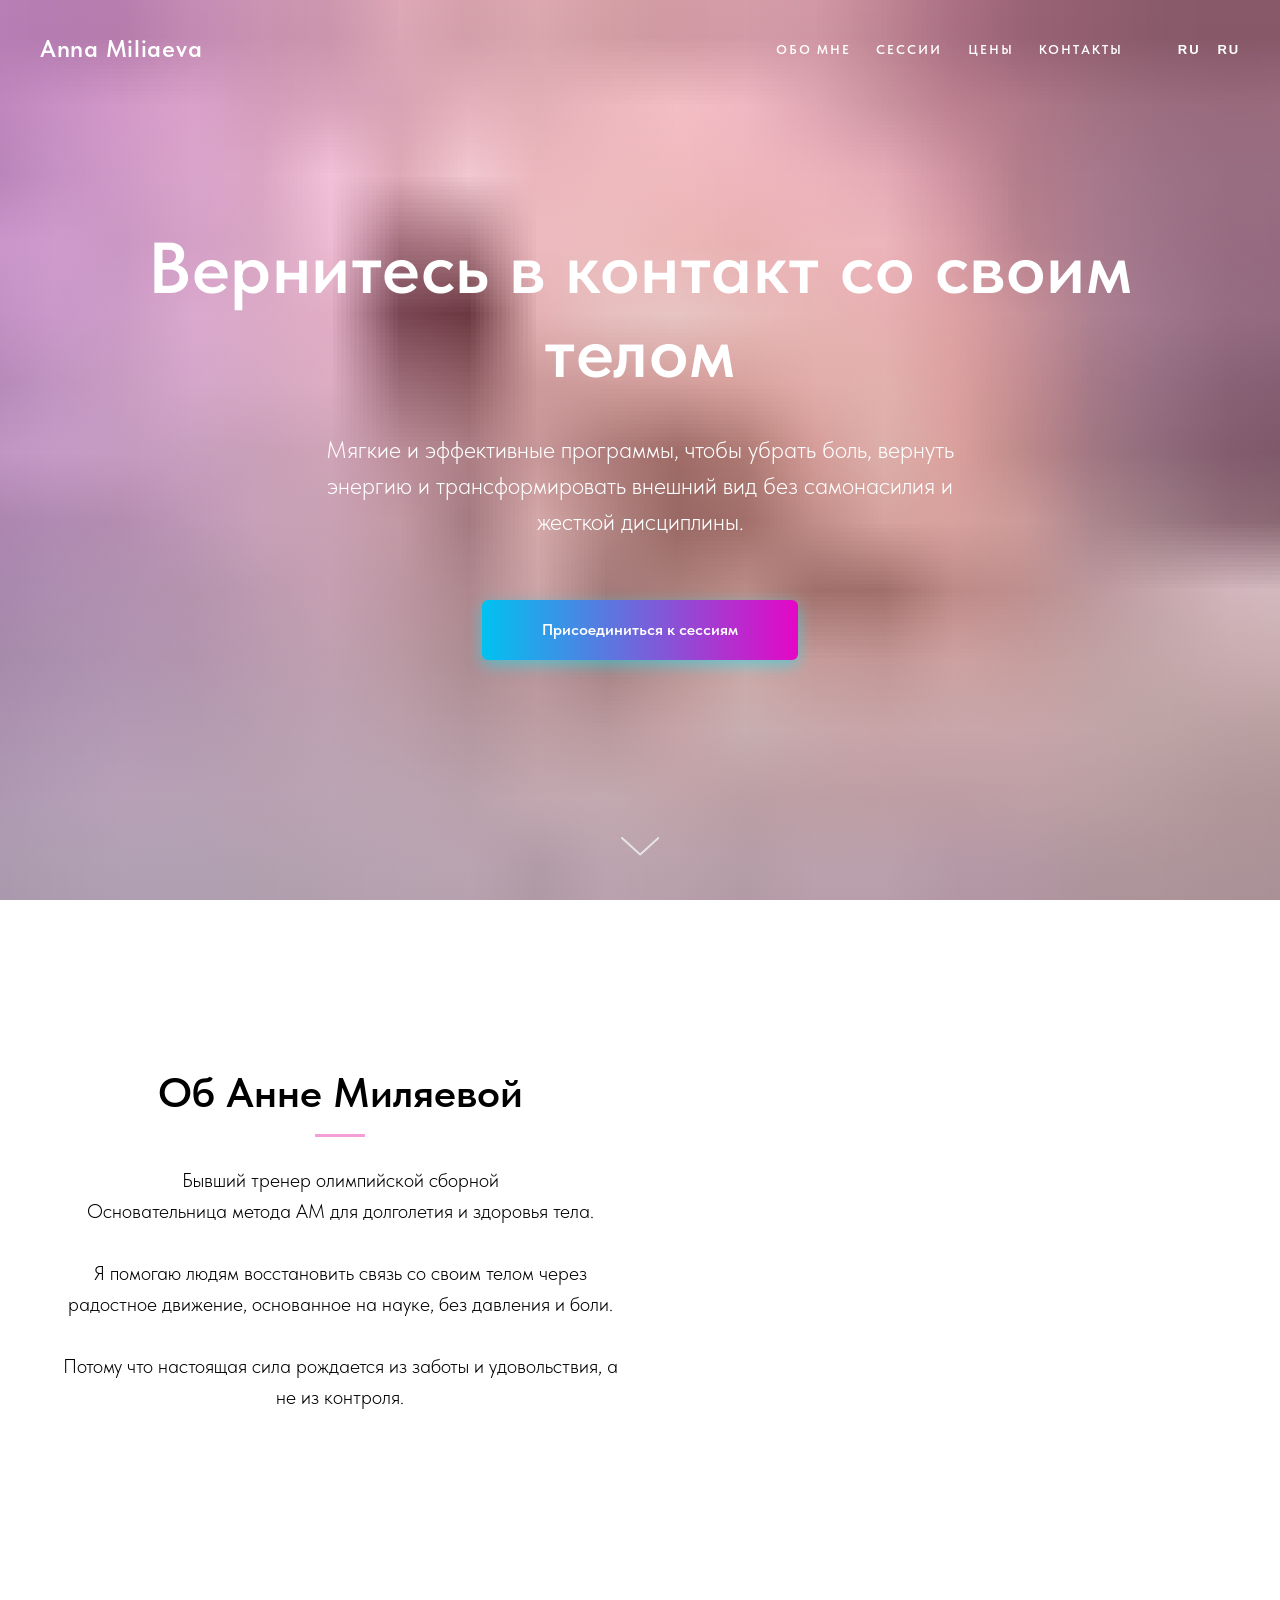
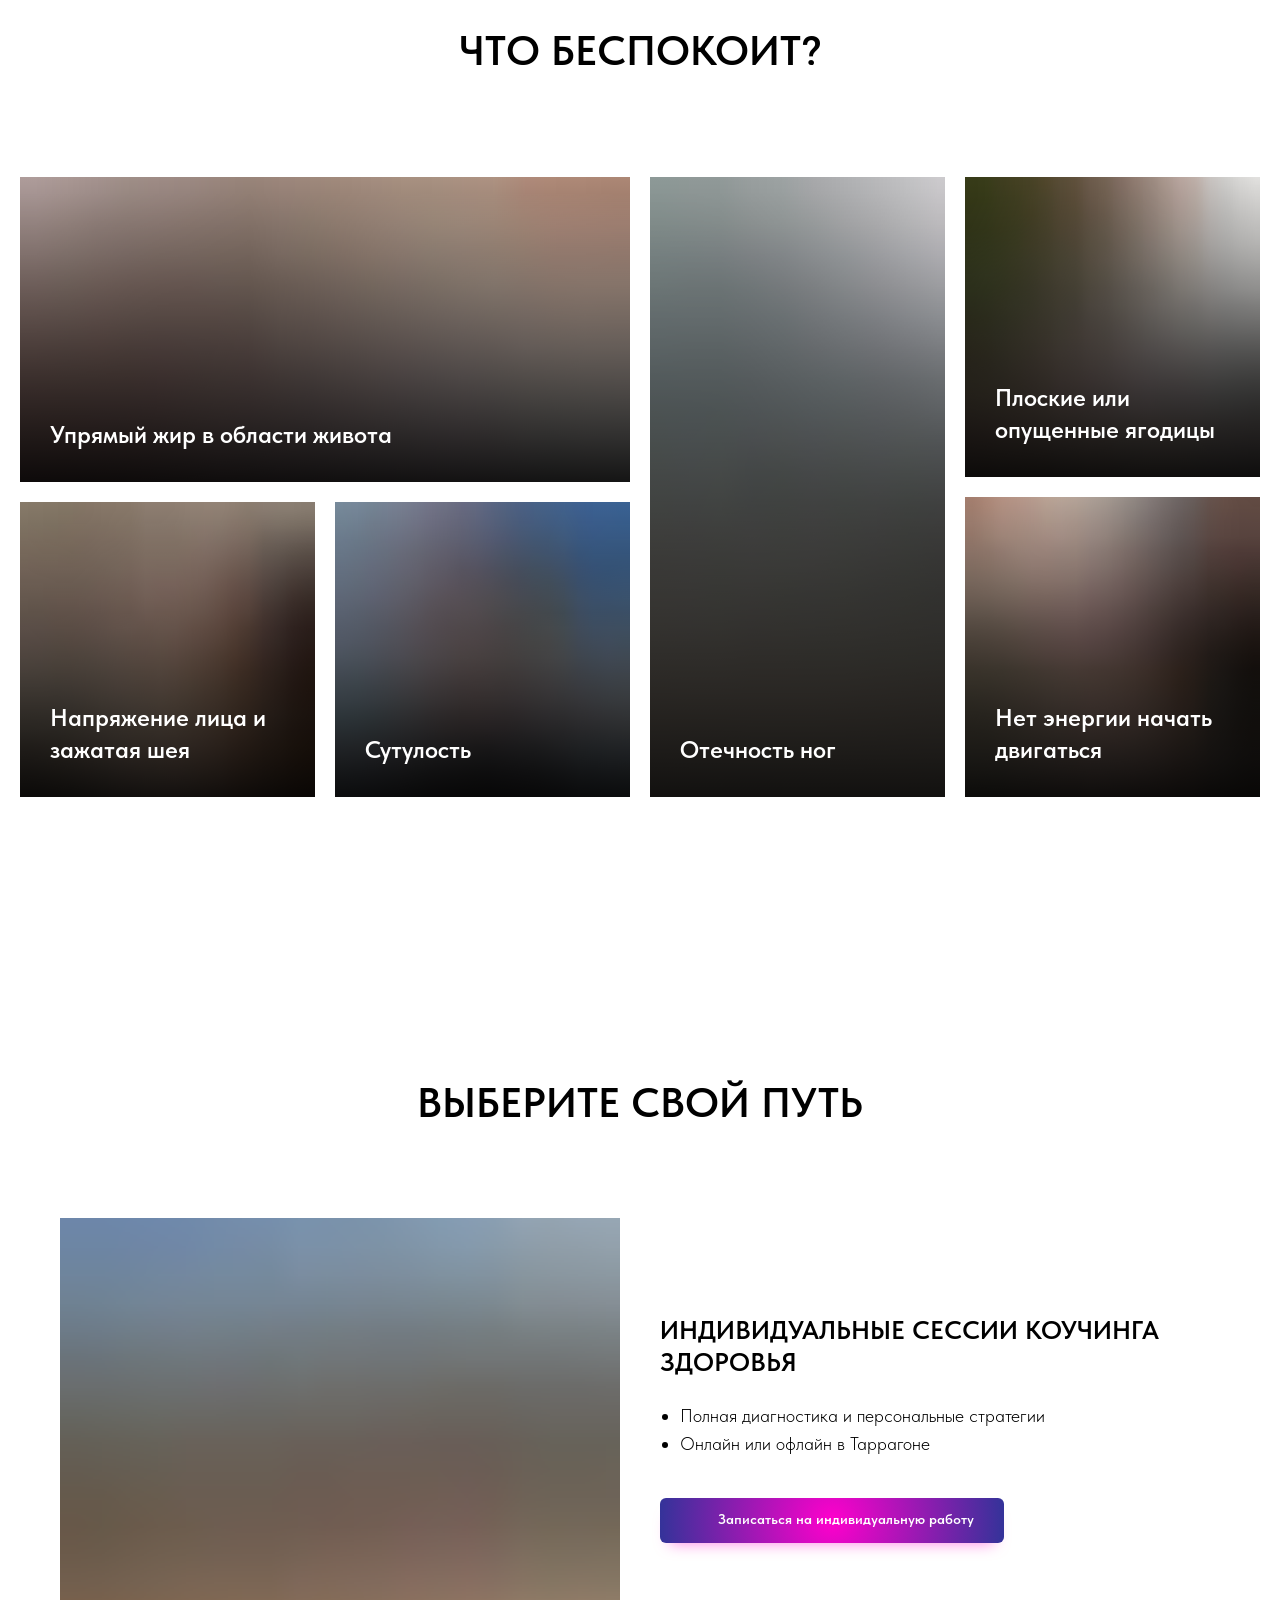
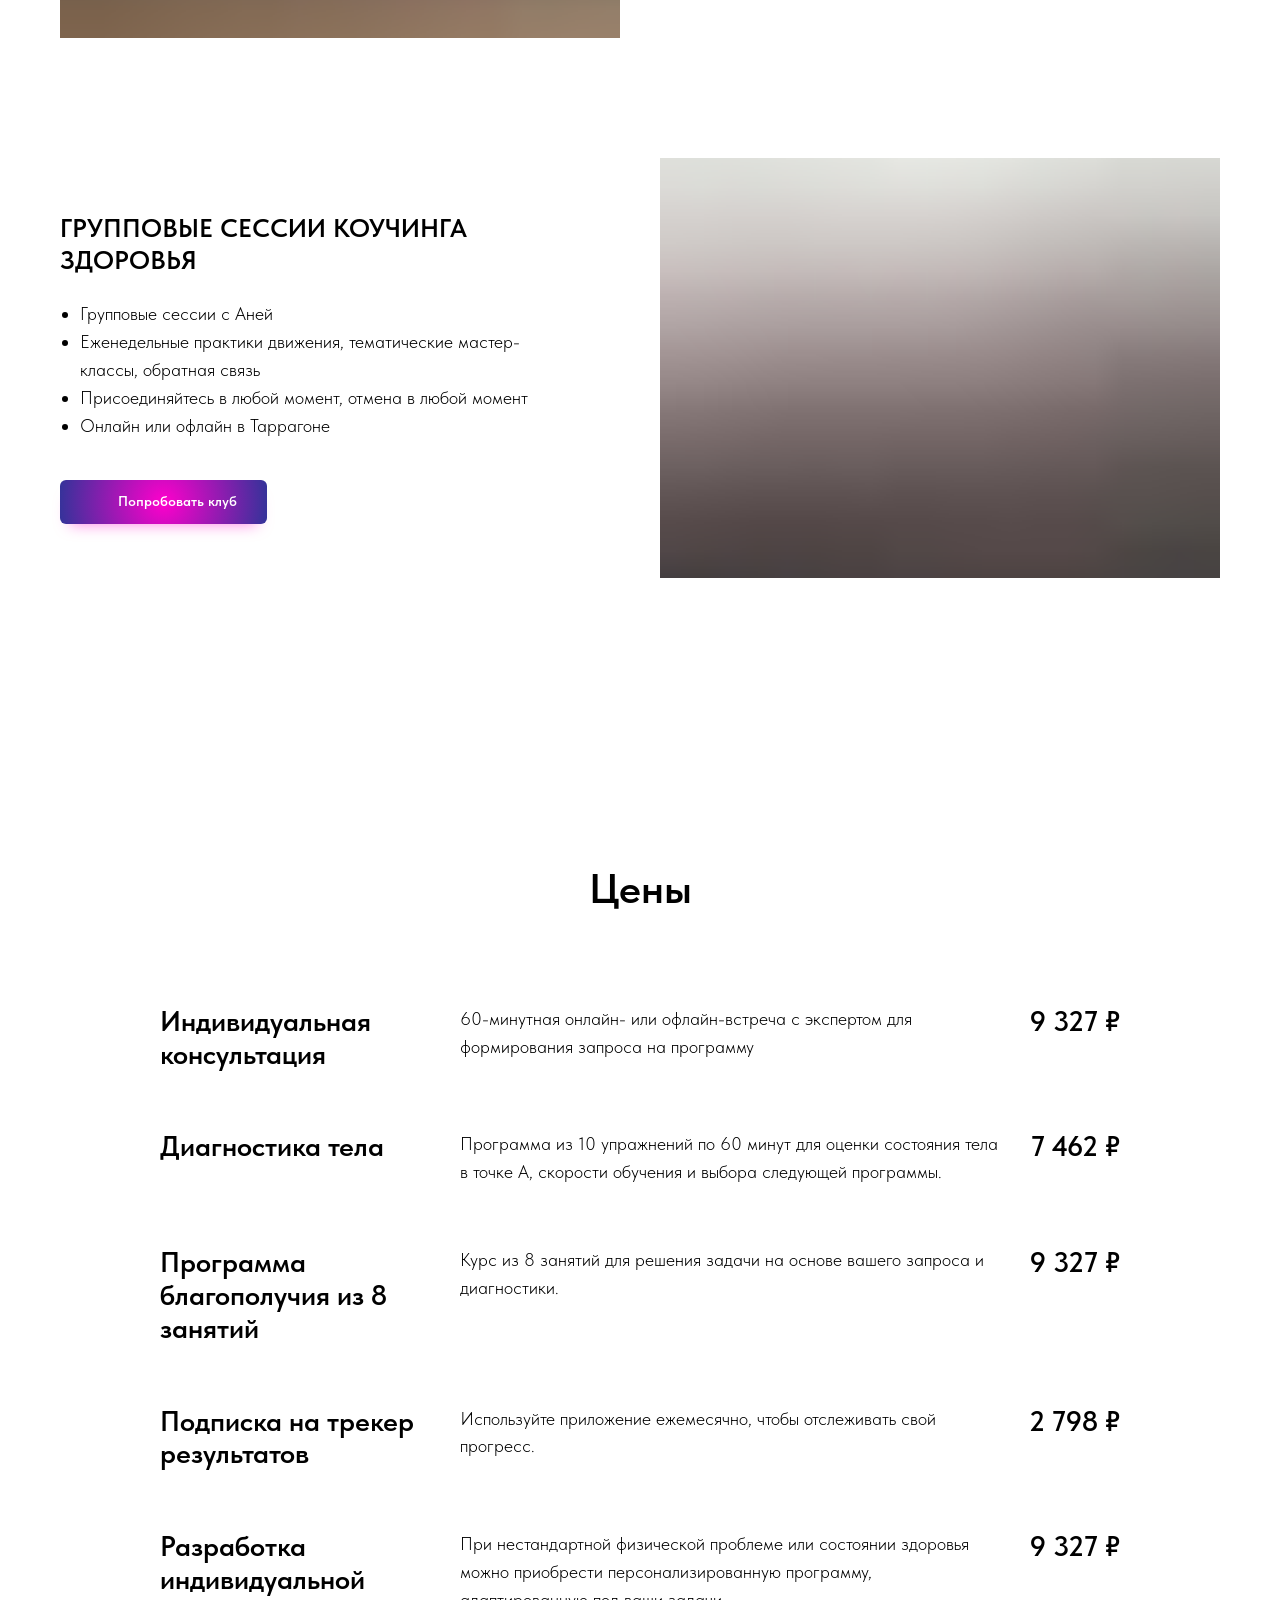
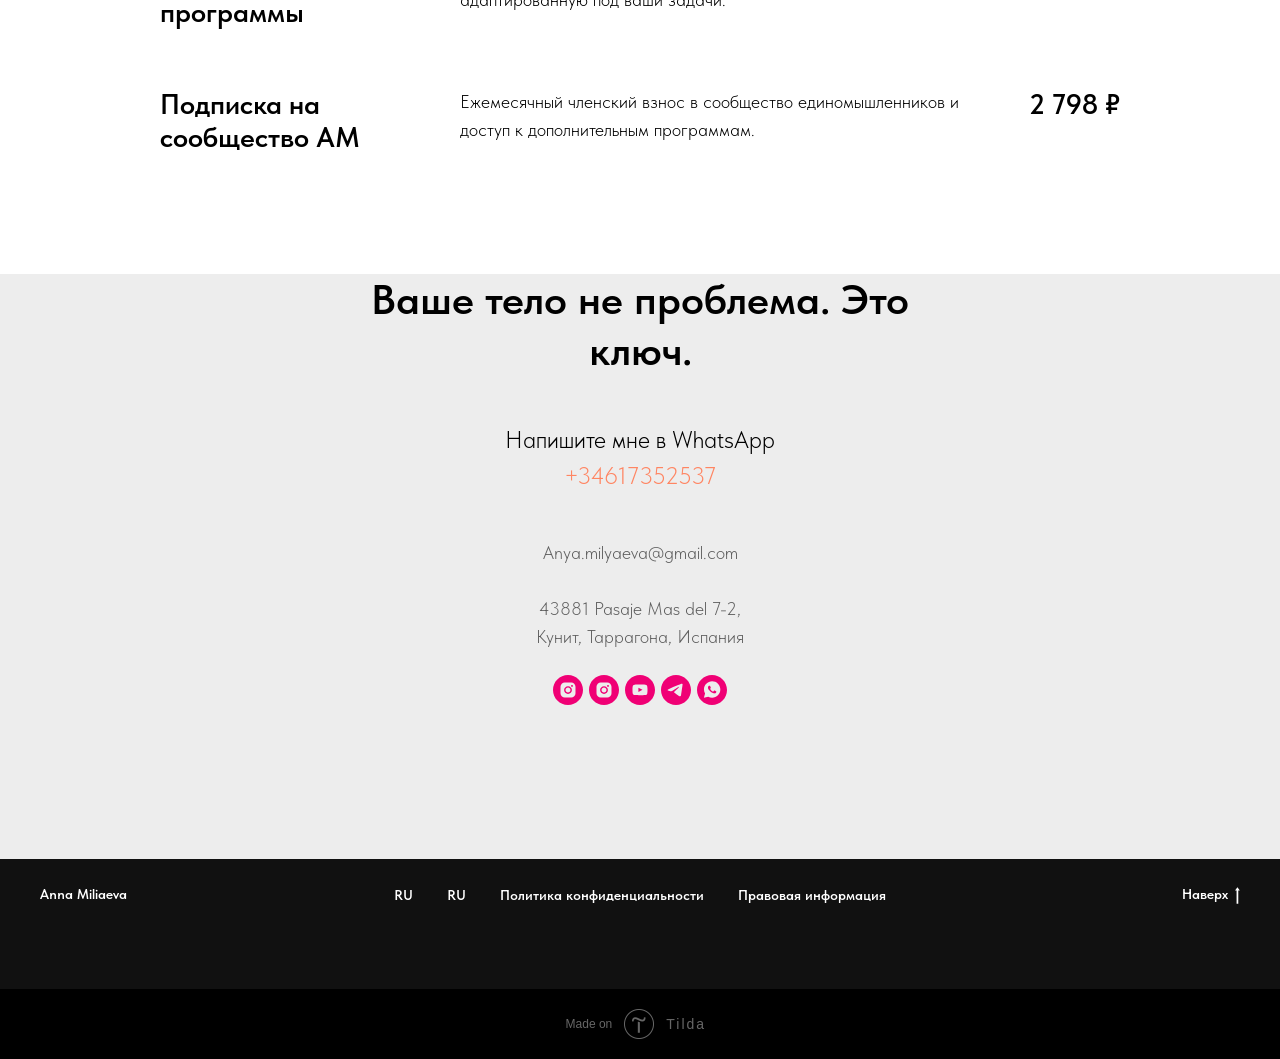
==== commit 09642ed3: "Fix asset and route paths for GitHub Pages" ====
--- a/index.html
+++ b/index.html
@@ -1,34 +1,34 @@
-<!DOCTYPE html><html><head> <meta charset="utf-8"> <meta http-equiv="Content-Type" content="text/html; charset=utf-8"> <meta name="viewport" content="width=device-width, initial-scale=1.0"> <!--metatextblock--> <title>RU</title> <meta name="description" content="Шаблон лендинга для бизнеса"> <meta property="og:url" content="https://amiliaeva.com"> <meta property="og:title" content="RU"> <meta property="og:description" content="Шаблон лендинга для бизнеса"> <meta property="og:type" content="website"> <meta property="og:image" content="../thb.tildacdn.com/tild6365-3034-4036-a537-313665303761/-/resize/504x/photo_2025-11-23_221.jpeg"> <link rel="canonical" href="https://amiliaeva.com"> <!--/metatextblock--> <meta name="format-detection" content="telephone=no"> <meta http-equiv="x-dns-prefetch-control" content="on"> <link rel="dns-prefetch" href="https://ws.tildacdn.com"> <link rel="dns-prefetch" href="https://static.tildacdn.com"> <link rel="shortcut icon" href="../static.tildacdn.com/img/tildafavicon.ico" type="image/x-icon"> <!-- Assets --> <script src="../neo.tildacdn.com/js/tilda-fallback-1.0.min.js" async="" charset="utf-8"></script> <link rel="stylesheet" href="../static.tildacdn.com/css/tilda-grid-3.0.min.css" type="text/css" media="all" onerror="this.loaderr='y';"> <link rel="stylesheet" href="../static.tildacdn.com/ws/project18320286/tilda-blocks-page97755406.min_t%3D1764244591.css" type="text/css" media="all" onerror="this.loaderr='y';"> <link rel="stylesheet" href="../static.tildacdn.com/css/tilda-animation-2.0.min.css" type="text/css" media="all" onerror="this.loaderr='y';"> <link rel="stylesheet" href="../static.tildacdn.com/css/tilda-cover-1.0.min.css" type="text/css" media="all" onerror="this.loaderr='y';"> <link rel="stylesheet" href="../static.tildacdn.com/css/tilda-cards-1.0.min.css" type="text/css" media="all" onerror="this.loaderr='y';"> <link rel="stylesheet" href="../static.tildacdn.com/css/fonts-tildasans.css" type="text/css" media="all" onerror="this.loaderr='y';"> <script nomodule="" src="../static.tildacdn.com/js/tilda-polyfill-1.0.min.js" charset="utf-8"></script> <script type="text/javascript">function t_onReady(func) {if(document.readyState!='loading') {func();} else {document.addEventListener('DOMContentLoaded',func);}}
-function t_onFuncLoad(funcName,okFunc,time) {if(typeof window[funcName]==='function') {okFunc();} else {setTimeout(function() {t_onFuncLoad(funcName,okFunc,time);},(time||100));}}</script> <script src="../static.tildacdn.com/js/tilda-scripts-3.0.min.js" charset="utf-8" defer="" onerror="this.loaderr='y';"></script> <script src="../static.tildacdn.com/ws/project18320286/tilda-blocks-page97755406.min_t%3D1764244591.js" charset="utf-8" async="" onerror="this.loaderr='y';"></script> <script src="../static.tildacdn.com/js/tilda-lazyload-1.0.min.js" charset="utf-8" async="" onerror="this.loaderr='y';"></script> <script src="../static.tildacdn.com/js/tilda-animation-2.0.min.js" charset="utf-8" async="" onerror="this.loaderr='y';"></script> <script src="../static.tildacdn.com/js/tilda-menu-1.0.min.js" charset="utf-8" async="" onerror="this.loaderr='y';"></script> <script src="../static.tildacdn.com/js/tilda-cover-1.0.min.js" charset="utf-8" async="" onerror="this.loaderr='y';"></script> <script src="../static.tildacdn.com/js/tilda-cards-1.0.min.js" charset="utf-8" async="" onerror="this.loaderr='y';"></script> <script src="../static.tildacdn.com/js/tilda-skiplink-1.0.min.js" charset="utf-8" async="" onerror="this.loaderr='y';"></script> <script src="../static.tildacdn.com/js/tilda-events-1.0.min.js" charset="utf-8" async="" onerror="this.loaderr='y';"></script> <script type="text/javascript">window.dataLayer=window.dataLayer||[];</script> <script type="text/javascript">(function() {if((/bot|google|yandex|baidu|bing|msn|duckduckbot|teoma|slurp|crawler|spider|robot|crawling|facebook/i.test(navigator.userAgent))===false&&typeof(sessionStorage)!='undefined'&&sessionStorage.getItem('visited')!=='y'&&document.visibilityState){var style=document.createElement('style');style.type='text/css';style.innerHTML='@media screen and (min-width: 980px) {.t-records {opacity: 0;}.t-records_animated {-webkit-transition: opacity ease-in-out .2s;-moz-transition: opacity ease-in-out .2s;-o-transition: opacity ease-in-out .2s;transition: opacity ease-in-out .2s;}.t-records.t-records_visible {opacity: 1;}}';document.getElementsByTagName('head')[0].appendChild(style);function t_setvisRecs(){var alr=document.querySelectorAll('.t-records');Array.prototype.forEach.call(alr,function(el) {el.classList.add("t-records_animated");});setTimeout(function() {Array.prototype.forEach.call(alr,function(el) {el.classList.add("t-records_visible");});sessionStorage.setItem("visited","y");},400);}
+<!DOCTYPE html><html><head> <meta charset="utf-8"> <meta http-equiv="Content-Type" content="text/html; charset=utf-8"> <meta name="viewport" content="width=device-width, initial-scale=1.0"> <!--metatextblock--> <title>RU</title> <meta name="description" content="Шаблон лендинга для бизнеса"> <meta property="og:url" content="https://amiliaeva.com"> <meta property="og:title" content="RU"> <meta property="og:description" content="Шаблон лендинга для бизнеса"> <meta property="og:type" content="website"> <meta property="og:image" content="./thb.tildacdn.com/tild6365-3034-4036-a537-313665303761/-/resize/504x/photo_2025-11-23_221.jpeg"> <link rel="canonical" href="/amiliaeva-ru-staging/"> <!--/metatextblock--> <meta name="format-detection" content="telephone=no"> <meta http-equiv="x-dns-prefetch-control" content="on"> <link rel="dns-prefetch" href="https://ws.tildacdn.com"> <link rel="dns-prefetch" href="https://static.tildacdn.com"> <link rel="shortcut icon" href="./static.tildacdn.com/img/tildafavicon.ico" type="image/x-icon"> <!-- Assets --> <script src="./neo.tildacdn.com/js/tilda-fallback-1.0.min.js" async="" charset="utf-8"></script> <link rel="stylesheet" href="./static.tildacdn.com/css/tilda-grid-3.0.min.css" type="text/css" media="all" onerror="this.loaderr='y';"> <link rel="stylesheet" href="./static.tildacdn.com/ws/project18320286/tilda-blocks-page97755406.min_t%3D1764244591.css" type="text/css" media="all" onerror="this.loaderr='y';"> <link rel="stylesheet" href="./static.tildacdn.com/css/tilda-animation-2.0.min.css" type="text/css" media="all" onerror="this.loaderr='y';"> <link rel="stylesheet" href="./static.tildacdn.com/css/tilda-cover-1.0.min.css" type="text/css" media="all" onerror="this.loaderr='y';"> <link rel="stylesheet" href="./static.tildacdn.com/css/tilda-cards-1.0.min.css" type="text/css" media="all" onerror="this.loaderr='y';"> <link rel="stylesheet" href="./static.tildacdn.com/css/fonts-tildasans.css" type="text/css" media="all" onerror="this.loaderr='y';"> <script nomodule="" src="./static.tildacdn.com/js/tilda-polyfill-1.0.min.js" charset="utf-8"></script> <script type="text/javascript">function t_onReady(func) {if(document.readyState!='loading') {func();} else {document.addEventListener('DOMContentLoaded',func);}}
+function t_onFuncLoad(funcName,okFunc,time) {if(typeof window[funcName]==='function') {okFunc();} else {setTimeout(function() {t_onFuncLoad(funcName,okFunc,time);},(time||100));}}</script> <script src="./static.tildacdn.com/js/tilda-scripts-3.0.min.js" charset="utf-8" defer="" onerror="this.loaderr='y';"></script> <script src="./static.tildacdn.com/ws/project18320286/tilda-blocks-page97755406.min_t%3D1764244591.js" charset="utf-8" async="" onerror="this.loaderr='y';"></script> <script src="./static.tildacdn.com/js/tilda-lazyload-1.0.min.js" charset="utf-8" async="" onerror="this.loaderr='y';"></script> <script src="./static.tildacdn.com/js/tilda-animation-2.0.min.js" charset="utf-8" async="" onerror="this.loaderr='y';"></script> <script src="./static.tildacdn.com/js/tilda-menu-1.0.min.js" charset="utf-8" async="" onerror="this.loaderr='y';"></script> <script src="./static.tildacdn.com/js/tilda-cover-1.0.min.js" charset="utf-8" async="" onerror="this.loaderr='y';"></script> <script src="./static.tildacdn.com/js/tilda-cards-1.0.min.js" charset="utf-8" async="" onerror="this.loaderr='y';"></script> <script src="./static.tildacdn.com/js/tilda-skiplink-1.0.min.js" charset="utf-8" async="" onerror="this.loaderr='y';"></script> <script src="./static.tildacdn.com/js/tilda-events-1.0.min.js" charset="utf-8" async="" onerror="this.loaderr='y';"></script> <script type="text/javascript">window.dataLayer=window.dataLayer||[];</script> <script type="text/javascript">(function() {if((/bot|google|yandex|baidu|bing|msn|duckduckbot|teoma|slurp|crawler|spider|robot|crawling|facebook/i.test(navigator.userAgent))===false&&typeof(sessionStorage)!='undefined'&&sessionStorage.getItem('visited')!=='y'&&document.visibilityState){var style=document.createElement('style');style.type='text/css';style.innerHTML='@media screen and (min-width: 980px) {.t-records {opacity: 0;}.t-records_animated {-webkit-transition: opacity ease-in-out .2s;-moz-transition: opacity ease-in-out .2s;-o-transition: opacity ease-in-out .2s;transition: opacity ease-in-out .2s;}.t-records.t-records_visible {opacity: 1;}}';document.getElementsByTagName('head')[0].appendChild(style);function t_setvisRecs(){var alr=document.querySelectorAll('.t-records');Array.prototype.forEach.call(alr,function(el) {el.classList.add("t-records_animated");});setTimeout(function() {Array.prototype.forEach.call(alr,function(el) {el.classList.add("t-records_visible");});sessionStorage.setItem("visited","y");},400);}
 document.addEventListener('DOMContentLoaded',t_setvisRecs);}})();</script></head> <body class="t-body" style="margin:0;"> <!--allrecords--> <div id="allrecords" class="t-records" data-hook="blocks-collection-content-node" data-tilda-project-id="18320286" data-tilda-page-id="97755406" data-tilda-formskey="4d95e676d9699aa7d7ea2a9e18320286" data-tilda-cookie="no" data-tilda-lazy="yes" data-tilda-root-zone="com" data-tilda-ts="y" data-tilda-project-country="RU"> <div id="rec1599724231" class="r t-rec" style=" " data-animationappear="off" data-record-type="230"> <div id="nav1599724231" class="t199__header t199__js__header t199__dark" style="" data-menu="yes"> <div class="t199__holder"> <a class="t199__logo" href="" style=""> <div class="t199__logo-text t-title" field="title" style="">Anna Miliaeva</div> <div class="t199__logo-text-mobile t-title" field="title" style="">Anna Miliaeva</div> </a> <a class="t199__mmenu-toggler t199__js__menu-toggler" href="#"> <button type="button" class="t-menuburger t-menuburger_first " aria-label="Навигационное меню" aria-expanded="false"> <span style="background-color:#fff;"></span> <span style="background-color:#fff;"></span> <span style="background-color:#fff;"></span> <span style="background-color:#fff;"></span> </button> <script>function t_menuburger_init(recid) {var rec=document.querySelector('#rec' + recid);if(!rec) return;var burger=rec.querySelector('.t-menuburger');if(!burger) return;var isSecondStyle=burger.classList.contains('t-menuburger_second');if(isSecondStyle&&!window.isMobile&&!('ontouchend' in document)) {burger.addEventListener('mouseenter',function() {if(burger.classList.contains('t-menuburger-opened')) return;burger.classList.remove('t-menuburger-unhovered');burger.classList.add('t-menuburger-hovered');});burger.addEventListener('mouseleave',function() {if(burger.classList.contains('t-menuburger-opened')) return;burger.classList.remove('t-menuburger-hovered');burger.classList.add('t-menuburger-unhovered');setTimeout(function() {burger.classList.remove('t-menuburger-unhovered');},300);});}
 burger.addEventListener('click',function() {if(!burger.closest('.tmenu-mobile')&&!burger.closest('.t450__burger_container')&&!burger.closest('.t466__container')&&!burger.closest('.t204__burger')&&!burger.closest('.t199__js__menu-toggler')) {burger.classList.toggle('t-menuburger-opened');burger.classList.remove('t-menuburger-unhovered');}});var menu=rec.querySelector('[data-menu="yes"]');if(!menu) return;var menuLinks=menu.querySelectorAll('.t-menu__link-item');var submenuClassList=['t978__menu-link_hook','t978__tm-link','t966__tm-link','t794__tm-link','t-menusub__target-link'];Array.prototype.forEach.call(menuLinks,function(link) {link.addEventListener('click',function() {var isSubmenuHook=submenuClassList.some(function(submenuClass) {return link.classList.contains(submenuClass);});if(isSubmenuHook) return;burger.classList.remove('t-menuburger-opened');});});menu.addEventListener('clickedAnchorInTooltipMenu',function() {burger.classList.remove('t-menuburger-opened');});}
-t_onReady(function() {t_onFuncLoad('t_menuburger_init',function(){t_menuburger_init('1599724231');});});</script> <style>.t-menuburger{position:relative;flex-shrink:0;width:28px;height:20px;padding:0;border:none;background-color:transparent;outline:none;-webkit-transform:rotate(0deg);transform:rotate(0deg);transition:transform .5s ease-in-out;cursor:pointer;z-index:999;}.t-menuburger span{display:block;position:absolute;width:100%;opacity:1;left:0;-webkit-transform:rotate(0deg);transform:rotate(0deg);transition:.25s ease-in-out;height:3px;background-color:#000;}.t-menuburger span:nth-child(1){top:0px;}.t-menuburger span:nth-child(2),.t-menuburger span:nth-child(3){top:8px;}.t-menuburger span:nth-child(4){top:16px;}.t-menuburger__big{width:42px;height:32px;}.t-menuburger__big span{height:5px;}.t-menuburger__big span:nth-child(2),.t-menuburger__big span:nth-child(3){top:13px;}.t-menuburger__big span:nth-child(4){top:26px;}.t-menuburger__small{width:22px;height:14px;}.t-menuburger__small span{height:2px;}.t-menuburger__small span:nth-child(2),.t-menuburger__small span:nth-child(3){top:6px;}.t-menuburger__small span:nth-child(4){top:12px;}.t-menuburger-opened span:nth-child(1){top:8px;width:0%;left:50%;}.t-menuburger-opened span:nth-child(2){-webkit-transform:rotate(45deg);transform:rotate(45deg);}.t-menuburger-opened span:nth-child(3){-webkit-transform:rotate(-45deg);transform:rotate(-45deg);}.t-menuburger-opened span:nth-child(4){top:8px;width:0%;left:50%;}.t-menuburger-opened.t-menuburger__big span:nth-child(1){top:6px;}.t-menuburger-opened.t-menuburger__big span:nth-child(4){top:18px;}.t-menuburger-opened.t-menuburger__small span:nth-child(1),.t-menuburger-opened.t-menuburger__small span:nth-child(4){top:6px;}@media (hover),(min-width:0\0){.t-menuburger_first:hover span:nth-child(1){transform:translateY(1px);}.t-menuburger_first:hover span:nth-child(4){transform:translateY(-1px);}.t-menuburger_first.t-menuburger__big:hover span:nth-child(1){transform:translateY(3px);}.t-menuburger_first.t-menuburger__big:hover span:nth-child(4){transform:translateY(-3px);}}.t-menuburger_second span:nth-child(2),.t-menuburger_second span:nth-child(3){width:80%;left:20%;right:0;}@media (hover),(min-width:0\0){.t-menuburger_second.t-menuburger-hovered span:nth-child(2),.t-menuburger_second.t-menuburger-hovered span:nth-child(3){animation:t-menuburger-anim 0.3s ease-out normal forwards;}.t-menuburger_second.t-menuburger-unhovered span:nth-child(2),.t-menuburger_second.t-menuburger-unhovered span:nth-child(3){animation:t-menuburger-anim2 0.3s ease-out normal forwards;}}.t-menuburger_second.t-menuburger-opened span:nth-child(2),.t-menuburger_second.t-menuburger-opened span:nth-child(3){left:0;right:0;width:100%!important;}.t-menuburger_third span:nth-child(4){width:70%;left:unset;right:0;}@media (hover),(min-width:0\0){.t-menuburger_third:not(.t-menuburger-opened):hover span:nth-child(4){width:100%;}}.t-menuburger_third.t-menuburger-opened span:nth-child(4){width:0!important;right:50%;}.t-menuburger_fourth{height:12px;}.t-menuburger_fourth.t-menuburger__small{height:8px;}.t-menuburger_fourth.t-menuburger__big{height:18px;}.t-menuburger_fourth span:nth-child(2),.t-menuburger_fourth span:nth-child(3){top:4px;opacity:0;}.t-menuburger_fourth span:nth-child(4){top:8px;}.t-menuburger_fourth.t-menuburger__small span:nth-child(2),.t-menuburger_fourth.t-menuburger__small span:nth-child(3){top:3px;}.t-menuburger_fourth.t-menuburger__small span:nth-child(4){top:6px;}.t-menuburger_fourth.t-menuburger__small span:nth-child(2),.t-menuburger_fourth.t-menuburger__small span:nth-child(3){top:3px;}.t-menuburger_fourth.t-menuburger__small span:nth-child(4){top:6px;}.t-menuburger_fourth.t-menuburger__big span:nth-child(2),.t-menuburger_fourth.t-menuburger__big span:nth-child(3){top:6px;}.t-menuburger_fourth.t-menuburger__big span:nth-child(4){top:12px;}@media (hover),(min-width:0\0){.t-menuburger_fourth:not(.t-menuburger-opened):hover span:nth-child(1){transform:translateY(1px);}.t-menuburger_fourth:not(.t-menuburger-opened):hover span:nth-child(4){transform:translateY(-1px);}.t-menuburger_fourth.t-menuburger__big:not(.t-menuburger-opened):hover span:nth-child(1){transform:translateY(3px);}.t-menuburger_fourth.t-menuburger__big:not(.t-menuburger-opened):hover span:nth-child(4){transform:translateY(-3px);}}.t-menuburger_fourth.t-menuburger-opened span:nth-child(1),.t-menuburger_fourth.t-menuburger-opened span:nth-child(4){top:4px;}.t-menuburger_fourth.t-menuburger-opened span:nth-child(2),.t-menuburger_fourth.t-menuburger-opened span:nth-child(3){opacity:1;}@keyframes t-menuburger-anim{0%{width:80%;left:20%;right:0;}50%{width:100%;left:0;right:0;}100%{width:80%;left:0;right:20%;}}@keyframes t-menuburger-anim2{0%{width:80%;left:0;}50%{width:100%;right:0;left:0;}100%{width:80%;left:20%;right:0;}}</style> </a> <div class="t199__mmenu t199__js__menu"> <nav class="t199__menu"> <ul role="list" class="t199__menu-items t-menu__list"> <li class="t199__menu-item-wrap"> <a class="t199__menu-item t-title t-menu__link-item" href="#rec1599705411" data-menu-submenu-hook="">Обо мне</a> </li> <li class="t199__menu-item-wrap"> <a class="t199__menu-item t-title t-menu__link-item" href="#rec1599858731" data-menu-submenu-hook="">Сессии</a> </li> <li class="t199__menu-item-wrap"> <a class="t199__menu-item t-title t-menu__link-item" href="#rec1618241291" data-menu-submenu-hook="">Цены</a> </li> <li class="t199__menu-item-wrap"> <a class="t199__menu-item t-title t-menu__link-item" href="#rec1599705501" data-menu-submenu-hook="">Контакты</a> </li> </ul> </nav> <div class="t199__lang"> <a class="t199__lang-item" style="" href="https://amiliaeva.com">RU</a> <a class="t199__lang-item" style="" href="https://amiliaeva.com">RU</a> </div> </div> </div> </div> <script>t_onReady(function() {t_onFuncLoad('t199_showMenu',function() {t199_showMenu('1599724231');});t_onFuncLoad('t199_positionHeader',function() {t199_positionHeader('1599724231');});t_onFuncLoad('t_menu__interactFromKeyboard',function() {t_menu__interactFromKeyboard('1599724231');});t_onFuncLoad('t_menu__highlightActiveLinks',function() {t_menu__highlightActiveLinks(".t199__menu-item");});t_onFuncLoad('t_menu__findAnchorLinks',function() {t_menu__findAnchorLinks('1599724231','.t199__menu-item');});});</script> <style>@media screen and (max-width:1024px){}</style> <style>#rec1599724231 .t-menu__link-item{-webkit-transition:color 0.3s ease-in-out,opacity 0.3s ease-in-out;transition:color 0.3s ease-in-out,opacity 0.3s ease-in-out;}#rec1599724231 .t-menu__link-item.t-active:not(.t978__menu-link){font-weight:900 !important;}#rec1599724231 .t-menu__link-item:not(.t-active):not(.tooltipstered):hover{color:#ffffff !important;}#rec1599724231 .t-menu__link-item:not(.t-active):not(.tooltipstered):focus-visible{color:#ffffff !important;}@supports (overflow:-webkit-marquee) and (justify-content:inherit){#rec1599724231 .t-menu__link-item,#rec1599724231 .t-menu__link-item.t-active{opacity:1 !important;}}</style> </div> <div id="rec1599705391" class="r t-rec" style=" " data-animationappear="off" data-record-type="18"> <!-- cover --> <div class="t-cover" id="recorddiv1599705391" bgimgfield="img" style="height:100vh;background-image:url('../thb.tildacdn.com/tild6365-3034-4036-a537-313665303761/-/resize/20x/photo_2025-11-23_221.jpeg');"> <div class="t-cover__carrier" id="coverCarry1599705391" data-content-cover-id="1599705391" data-content-cover-bg="https://static.tildacdn.com/tild6365-3034-4036-a537-313665303761/photo_2025-11-23_221.jpeg" data-display-changed="true" data-content-cover-height="100vh" data-content-cover-parallax="" data-content-use-image-for-mobile-cover="" style="height:100vh;background-attachment:scroll; " itemscope="" itemtype="http://schema.org/ImageObject"><meta itemprop="image" content="https://static.tildacdn.com/tild6365-3034-4036-a537-313665303761/photo_2025-11-23_221.jpeg"></div> <div class="t-cover__filter" style="height:100vh;background-image: linear-gradient(to bottom, rgba(9,47,51,0), rgba(31,8,30,0.30));"></div> <div class="t-container"> <div class="t-col t-col_12 "> <div class="t-cover__wrapper t-valign_middle" style="height:100vh;"> <div class="t001 t-align_center"> <div class="t001__wrapper" data-hook-content="covercontent"> <div class="t001__title t-title t-title_xl t-animate" data-animate-style="fadeindown" data-animate-group="yes" field="title">Вернитесь в контакт со своим телом</div> <div class="t001__descr t-descr t-descr_xl t001__descr_buttons t001__descr_center t-animate" data-animate-style="fadeindown" data-animate-group="yes" field="descr">Мягкие и эффективные программы, чтобы убрать боль, вернуть энергию и трансформировать внешний вид без самонасилия и жесткой дисциплины.</div> <div class="t001__buttons"> <a class="t-btn t-btnflex t-btnflex_type_button t-btnflex_md t001__button t-animate" href="#rec1599858731" data-animate-style="zoomin" data-animate-group="yes" data-animate-order="1"> <span class="t-btnflex__text">Присоединиться к сессиям</span> <style>#rec1599705391 .t-btnflex.t-btnflex_type_button {color:#ffffff;background-image:linear-gradient(0.75turn,rgba(228,7,197,1) 0%,rgba(0,194,241,1) 100%);transform:translateZ(0);border-style:none !important;border-radius:6px;box-shadow:0px 5px 15px 0px rgba(0,231,247,0.5) !important;white-space:normal;transition-duration:0.2s;transition-property:background-color,color,border-color,box-shadow,opacity,transform,gap;transition-timing-function:ease-in-out;position:relative;overflow:hidden;z-index:1;}#rec1599705391 .t-btnflex.t-btnflex_type_button:not(.t-animate_no-hover) * {-webkit-backface-visibility:hidden;}#rec1599705391 .t-btnflex.t-btnflex_type_button:not(.t-animate_no-hover)::after {content:'';position:absolute;top:0;left:0;right:0;bottom:0;z-index:-1;width:100%;height:100%;opacity:0;transition-property:opacity;transition-duration:inherit;transition-timing-function:inherit;background-color:#e407c5;}@media (hover:hover) {#rec1599705391 .t-btnflex.t-btnflex_type_button:not(.t-animate_no-hover):hover::after {opacity:1;}#rec1599705391 .t-btnflex.t-btnflex_type_button:not(.t-animate_no-hover):focus-visible::after {opacity:1;}}@media (hover:hover) {#rec1599705391 .t-btnflex.t-btnflex_type_button:not(.t-animate_no-hover):hover {animation-name:t-button-hover-animation;animation-duration:0s;animation-fill-mode:forwards;animation-delay:0.2s;animation-timing-function:linear;}#rec1599705391 .t-btnflex.t-btnflex_type_button:not(.t-animate_no-hover):focus-visible {animation-name:t-button-hover-animation;animation-duration:0s;animation-fill-mode:forwards;animation-delay:0.2s;animation-timing-function:linear;}@keyframes t-button-hover-animation {to {background-image:none;background-color:transparent;}}}@media (hover:hover) {#rec1599705391 .t-btnflex.t-btnflex_type_button:not(.t-animate_no-hover):hover {color:#ffffff !important;}#rec1599705391 .t-btnflex.t-btnflex_type_button:not(.t-animate_no-hover):focus-visible {color:#ffffff !important;}}</style> </a> </div> <span class="space"></span> </div> </div> </div> </div> </div> <!-- arrow --> <div class="t-cover__arrow"><div class="t-cover__arrow-wrapper t-cover__arrow-wrapper_animated"><div class="t-cover__arrow_mobile"><svg role="presentation" class="t-cover__arrow-svg" style="fill:#e6e6e6;" x="0px" y="0px" width="38.417px" height="18.592px" viewBox="0 0 38.417 18.592"><g><path d="M19.208,18.592c-0.241,0-0.483-0.087-0.673-0.261L0.327,1.74c-0.408-0.372-0.438-1.004-0.066-1.413c0.372-0.409,1.004-0.439,1.413-0.066L19.208,16.24L36.743,0.261c0.411-0.372,1.042-0.342,1.413,0.066c0.372,0.408,0.343,1.041-0.065,1.413L19.881,18.332C19.691,18.505,19.449,18.592,19.208,18.592z"></path></g></svg></div></div></div> <!-- arrow --> </div> <style> #rec1599705391 .t001__title{color:#ffffff;}#rec1599705391 .t001__descr{color:#ffffff;}</style> </div> <div id="rec1599705401" class="r t-rec" style=" " data-record-type="215"> <a name="about" style="font-size:0;"></a> </div> <div id="rec1599705411" class="r t-rec t-rec_pt_60 t-rec_pb_0" style="padding-top:60px;padding-bottom:0px; " data-record-type="480"> <!-- T480 --> <div style="width: 0; height: 0; overflow: hidden;"> <div class="t480__sizer t-col t-col_6" data-auto-correct-mobile-width="false" style="height:560px;"></div> </div> <div class="t480"> <div class="t-container"> <div class="t480__top t480__col t-col t-col_6 " itemscope="" itemtype="http://schema.org/ImageObject"> <meta itemprop="image" content="https://static.tildacdn.com/tild6663-3961-4562-b637-373134303732/photo_2025-11-23_224.jpeg"> <div class="t480__blockimg t-bgimg" data-original="https://static.tildacdn.com/tild6663-3961-4562-b637-373134303732/photo_2025-11-23_224.jpeg" bgimgfield="img" style="background-image:url('../thb.tildacdn.com/tild6663-3961-4562-b637-373134303732/-/resizeb/20x/photo_2025-11-23_224.jpeg'); height:560px;"> </div> </div> <div class="t480__col t-col t-col_6 "> <div class="t480__textwrapper t-align_center" style="height:560px;"> <div class="t480__content t-valign_middle"> <div class="t480__title t-title t-title_xs t-margin_auto" field="title">Об Анне Миляевой</div> <div class="t-divider t480__line t-margin_auto" style="background-color: #f59fd9;"></div> <div class="t480__descr t-descr t-descr_md t-margin_auto" field="descr">Бывший тренер олимпийской сборной<br>Основательница метода AM для долголетия и здоровья тела.<br><br>Я помогаю людям восстановить связь со своим телом через радостное движение, основанное на науке, без давления и боли.<br><br>Потому что настоящая сила рождается из заботы и удовольствия, а не из контроля.</div> </div> </div> </div> </div> </div> <script>t_onReady(function() {t_onFuncLoad('t480_init',function() {t480_init('1599705411');});});</script> <style> #rec1599705411 .t480__uptitle{max-width:400px;}</style> </div> <div id="rec1599705421" class="r t-rec" style=" " data-record-type="215"> <a name="service" style="font-size:0;"></a> </div> <div id="rec1599797761" class="r t-rec t-rec_pt_105 t-rec_pb_135" style="padding-top:105px;padding-bottom:135px; " data-animationappear="off" data-record-type="939"> <!-- t939 --> <div class="t939"> <div class="t-section__container t-container t-container_flex"> <div class="t-col t-col_12 "> <div class="t-section__title t-title t-title_xs t-align_center t-margin_auto" field="btitle">
+t_onReady(function() {t_onFuncLoad('t_menuburger_init',function(){t_menuburger_init('1599724231');});});</script> <style>.t-menuburger{position:relative;flex-shrink:0;width:28px;height:20px;padding:0;border:none;background-color:transparent;outline:none;-webkit-transform:rotate(0deg);transform:rotate(0deg);transition:transform .5s ease-in-out;cursor:pointer;z-index:999;}.t-menuburger span{display:block;position:absolute;width:100%;opacity:1;left:0;-webkit-transform:rotate(0deg);transform:rotate(0deg);transition:.25s ease-in-out;height:3px;background-color:#000;}.t-menuburger span:nth-child(1){top:0px;}.t-menuburger span:nth-child(2),.t-menuburger span:nth-child(3){top:8px;}.t-menuburger span:nth-child(4){top:16px;}.t-menuburger__big{width:42px;height:32px;}.t-menuburger__big span{height:5px;}.t-menuburger__big span:nth-child(2),.t-menuburger__big span:nth-child(3){top:13px;}.t-menuburger__big span:nth-child(4){top:26px;}.t-menuburger__small{width:22px;height:14px;}.t-menuburger__small span{height:2px;}.t-menuburger__small span:nth-child(2),.t-menuburger__small span:nth-child(3){top:6px;}.t-menuburger__small span:nth-child(4){top:12px;}.t-menuburger-opened span:nth-child(1){top:8px;width:0%;left:50%;}.t-menuburger-opened span:nth-child(2){-webkit-transform:rotate(45deg);transform:rotate(45deg);}.t-menuburger-opened span:nth-child(3){-webkit-transform:rotate(-45deg);transform:rotate(-45deg);}.t-menuburger-opened span:nth-child(4){top:8px;width:0%;left:50%;}.t-menuburger-opened.t-menuburger__big span:nth-child(1){top:6px;}.t-menuburger-opened.t-menuburger__big span:nth-child(4){top:18px;}.t-menuburger-opened.t-menuburger__small span:nth-child(1),.t-menuburger-opened.t-menuburger__small span:nth-child(4){top:6px;}@media (hover),(min-width:0\0){.t-menuburger_first:hover span:nth-child(1){transform:translateY(1px);}.t-menuburger_first:hover span:nth-child(4){transform:translateY(-1px);}.t-menuburger_first.t-menuburger__big:hover span:nth-child(1){transform:translateY(3px);}.t-menuburger_first.t-menuburger__big:hover span:nth-child(4){transform:translateY(-3px);}}.t-menuburger_second span:nth-child(2),.t-menuburger_second span:nth-child(3){width:80%;left:20%;right:0;}@media (hover),(min-width:0\0){.t-menuburger_second.t-menuburger-hovered span:nth-child(2),.t-menuburger_second.t-menuburger-hovered span:nth-child(3){animation:t-menuburger-anim 0.3s ease-out normal forwards;}.t-menuburger_second.t-menuburger-unhovered span:nth-child(2),.t-menuburger_second.t-menuburger-unhovered span:nth-child(3){animation:t-menuburger-anim2 0.3s ease-out normal forwards;}}.t-menuburger_second.t-menuburger-opened span:nth-child(2),.t-menuburger_second.t-menuburger-opened span:nth-child(3){left:0;right:0;width:100%!important;}.t-menuburger_third span:nth-child(4){width:70%;left:unset;right:0;}@media (hover),(min-width:0\0){.t-menuburger_third:not(.t-menuburger-opened):hover span:nth-child(4){width:100%;}}.t-menuburger_third.t-menuburger-opened span:nth-child(4){width:0!important;right:50%;}.t-menuburger_fourth{height:12px;}.t-menuburger_fourth.t-menuburger__small{height:8px;}.t-menuburger_fourth.t-menuburger__big{height:18px;}.t-menuburger_fourth span:nth-child(2),.t-menuburger_fourth span:nth-child(3){top:4px;opacity:0;}.t-menuburger_fourth span:nth-child(4){top:8px;}.t-menuburger_fourth.t-menuburger__small span:nth-child(2),.t-menuburger_fourth.t-menuburger__small span:nth-child(3){top:3px;}.t-menuburger_fourth.t-menuburger__small span:nth-child(4){top:6px;}.t-menuburger_fourth.t-menuburger__small span:nth-child(2),.t-menuburger_fourth.t-menuburger__small span:nth-child(3){top:3px;}.t-menuburger_fourth.t-menuburger__small span:nth-child(4){top:6px;}.t-menuburger_fourth.t-menuburger__big span:nth-child(2),.t-menuburger_fourth.t-menuburger__big span:nth-child(3){top:6px;}.t-menuburger_fourth.t-menuburger__big span:nth-child(4){top:12px;}@media (hover),(min-width:0\0){.t-menuburger_fourth:not(.t-menuburger-opened):hover span:nth-child(1){transform:translateY(1px);}.t-menuburger_fourth:not(.t-menuburger-opened):hover span:nth-child(4){transform:translateY(-1px);}.t-menuburger_fourth.t-menuburger__big:not(.t-menuburger-opened):hover span:nth-child(1){transform:translateY(3px);}.t-menuburger_fourth.t-menuburger__big:not(.t-menuburger-opened):hover span:nth-child(4){transform:translateY(-3px);}}.t-menuburger_fourth.t-menuburger-opened span:nth-child(1),.t-menuburger_fourth.t-menuburger-opened span:nth-child(4){top:4px;}.t-menuburger_fourth.t-menuburger-opened span:nth-child(2),.t-menuburger_fourth.t-menuburger-opened span:nth-child(3){opacity:1;}@keyframes t-menuburger-anim{0%{width:80%;left:20%;right:0;}50%{width:100%;left:0;right:0;}100%{width:80%;left:0;right:20%;}}@keyframes t-menuburger-anim2{0%{width:80%;left:0;}50%{width:100%;right:0;left:0;}100%{width:80%;left:20%;right:0;}}</style> </a> <div class="t199__mmenu t199__js__menu"> <nav class="t199__menu"> <ul role="list" class="t199__menu-items t-menu__list"> <li class="t199__menu-item-wrap"> <a class="t199__menu-item t-title t-menu__link-item" href="#rec1599705411" data-menu-submenu-hook="">Обо мне</a> </li> <li class="t199__menu-item-wrap"> <a class="t199__menu-item t-title t-menu__link-item" href="#rec1599858731" data-menu-submenu-hook="">Сессии</a> </li> <li class="t199__menu-item-wrap"> <a class="t199__menu-item t-title t-menu__link-item" href="#rec1618241291" data-menu-submenu-hook="">Цены</a> </li> <li class="t199__menu-item-wrap"> <a class="t199__menu-item t-title t-menu__link-item" href="#rec1599705501" data-menu-submenu-hook="">Контакты</a> </li> </ul> </nav> <div class="t199__lang"> <a class="t199__lang-item" style="" href="/amiliaeva-ru-staging/">RU</a> <a class="t199__lang-item" style="" href="/amiliaeva-ru-staging/">RU</a> </div> </div> </div> </div> <script>t_onReady(function() {t_onFuncLoad('t199_showMenu',function() {t199_showMenu('1599724231');});t_onFuncLoad('t199_positionHeader',function() {t199_positionHeader('1599724231');});t_onFuncLoad('t_menu__interactFromKeyboard',function() {t_menu__interactFromKeyboard('1599724231');});t_onFuncLoad('t_menu__highlightActiveLinks',function() {t_menu__highlightActiveLinks(".t199__menu-item");});t_onFuncLoad('t_menu__findAnchorLinks',function() {t_menu__findAnchorLinks('1599724231','.t199__menu-item');});});</script> <style>@media screen and (max-width:1024px){}</style> <style>#rec1599724231 .t-menu__link-item{-webkit-transition:color 0.3s ease-in-out,opacity 0.3s ease-in-out;transition:color 0.3s ease-in-out,opacity 0.3s ease-in-out;}#rec1599724231 .t-menu__link-item.t-active:not(.t978__menu-link){font-weight:900 !important;}#rec1599724231 .t-menu__link-item:not(.t-active):not(.tooltipstered):hover{color:#ffffff !important;}#rec1599724231 .t-menu__link-item:not(.t-active):not(.tooltipstered):focus-visible{color:#ffffff !important;}@supports (overflow:-webkit-marquee) and (justify-content:inherit){#rec1599724231 .t-menu__link-item,#rec1599724231 .t-menu__link-item.t-active{opacity:1 !important;}}</style> </div> <div id="rec1599705391" class="r t-rec" style=" " data-animationappear="off" data-record-type="18"> <!-- cover --> <div class="t-cover" id="recorddiv1599705391" bgimgfield="img" style="height:100vh;background-image:url('./thb.tildacdn.com/tild6365-3034-4036-a537-313665303761/-/resize/20x/photo_2025-11-23_221.jpeg');"> <div class="t-cover__carrier" id="coverCarry1599705391" data-content-cover-id="1599705391" data-content-cover-bg="https://static.tildacdn.com/tild6365-3034-4036-a537-313665303761/photo_2025-11-23_221.jpeg" data-display-changed="true" data-content-cover-height="100vh" data-content-cover-parallax="" data-content-use-image-for-mobile-cover="" style="height:100vh;background-attachment:scroll; " itemscope="" itemtype="http://schema.org/ImageObject"><meta itemprop="image" content="https://static.tildacdn.com/tild6365-3034-4036-a537-313665303761/photo_2025-11-23_221.jpeg"></div> <div class="t-cover__filter" style="height:100vh;background-image: linear-gradient(to bottom, rgba(9,47,51,0), rgba(31,8,30,0.30));"></div> <div class="t-container"> <div class="t-col t-col_12 "> <div class="t-cover__wrapper t-valign_middle" style="height:100vh;"> <div class="t001 t-align_center"> <div class="t001__wrapper" data-hook-content="covercontent"> <div class="t001__title t-title t-title_xl t-animate" data-animate-style="fadeindown" data-animate-group="yes" field="title">Вернитесь в контакт со своим телом</div> <div class="t001__descr t-descr t-descr_xl t001__descr_buttons t001__descr_center t-animate" data-animate-style="fadeindown" data-animate-group="yes" field="descr">Мягкие и эффективные программы, чтобы убрать боль, вернуть энергию и трансформировать внешний вид без самонасилия и жесткой дисциплины.</div> <div class="t001__buttons"> <a class="t-btn t-btnflex t-btnflex_type_button t-btnflex_md t001__button t-animate" href="#rec1599858731" data-animate-style="zoomin" data-animate-group="yes" data-animate-order="1"> <span class="t-btnflex__text">Присоединиться к сессиям</span> <style>#rec1599705391 .t-btnflex.t-btnflex_type_button {color:#ffffff;background-image:linear-gradient(0.75turn,rgba(228,7,197,1) 0%,rgba(0,194,241,1) 100%);transform:translateZ(0);border-style:none !important;border-radius:6px;box-shadow:0px 5px 15px 0px rgba(0,231,247,0.5) !important;white-space:normal;transition-duration:0.2s;transition-property:background-color,color,border-color,box-shadow,opacity,transform,gap;transition-timing-function:ease-in-out;position:relative;overflow:hidden;z-index:1;}#rec1599705391 .t-btnflex.t-btnflex_type_button:not(.t-animate_no-hover) * {-webkit-backface-visibility:hidden;}#rec1599705391 .t-btnflex.t-btnflex_type_button:not(.t-animate_no-hover)::after {content:'';position:absolute;top:0;left:0;right:0;bottom:0;z-index:-1;width:100%;height:100%;opacity:0;transition-property:opacity;transition-duration:inherit;transition-timing-function:inherit;background-color:#e407c5;}@media (hover:hover) {#rec1599705391 .t-btnflex.t-btnflex_type_button:not(.t-animate_no-hover):hover::after {opacity:1;}#rec1599705391 .t-btnflex.t-btnflex_type_button:not(.t-animate_no-hover):focus-visible::after {opacity:1;}}@media (hover:hover) {#rec1599705391 .t-btnflex.t-btnflex_type_button:not(.t-animate_no-hover):hover {animation-name:t-button-hover-animation;animation-duration:0s;animation-fill-mode:forwards;animation-delay:0.2s;animation-timing-function:linear;}#rec1599705391 .t-btnflex.t-btnflex_type_button:not(.t-animate_no-hover):focus-visible {animation-name:t-button-hover-animation;animation-duration:0s;animation-fill-mode:forwards;animation-delay:0.2s;animation-timing-function:linear;}@keyframes t-button-hover-animation {to {background-image:none;background-color:transparent;}}}@media (hover:hover) {#rec1599705391 .t-btnflex.t-btnflex_type_button:not(.t-animate_no-hover):hover {color:#ffffff !important;}#rec1599705391 .t-btnflex.t-btnflex_type_button:not(.t-animate_no-hover):focus-visible {color:#ffffff !important;}}</style> </a> </div> <span class="space"></span> </div> </div> </div> </div> </div> <!-- arrow --> <div class="t-cover__arrow"><div class="t-cover__arrow-wrapper t-cover__arrow-wrapper_animated"><div class="t-cover__arrow_mobile"><svg role="presentation" class="t-cover__arrow-svg" style="fill:#e6e6e6;" x="0px" y="0px" width="38.417px" height="18.592px" viewBox="0 0 38.417 18.592"><g><path d="M19.208,18.592c-0.241,0-0.483-0.087-0.673-0.261L0.327,1.74c-0.408-0.372-0.438-1.004-0.066-1.413c0.372-0.409,1.004-0.439,1.413-0.066L19.208,16.24L36.743,0.261c0.411-0.372,1.042-0.342,1.413,0.066c0.372,0.408,0.343,1.041-0.065,1.413L19.881,18.332C19.691,18.505,19.449,18.592,19.208,18.592z"></path></g></svg></div></div></div> <!-- arrow --> </div> <style> #rec1599705391 .t001__title{color:#ffffff;}#rec1599705391 .t001__descr{color:#ffffff;}</style> </div> <div id="rec1599705401" class="r t-rec" style=" " data-record-type="215"> <a name="about" style="font-size:0;"></a> </div> <div id="rec1599705411" class="r t-rec t-rec_pt_60 t-rec_pb_0" style="padding-top:60px;padding-bottom:0px; " data-record-type="480"> <!-- T480 --> <div style="width: 0; height: 0; overflow: hidden;"> <div class="t480__sizer t-col t-col_6" data-auto-correct-mobile-width="false" style="height:560px;"></div> </div> <div class="t480"> <div class="t-container"> <div class="t480__top t480__col t-col t-col_6 " itemscope="" itemtype="http://schema.org/ImageObject"> <meta itemprop="image" content="https://static.tildacdn.com/tild6663-3961-4562-b637-373134303732/photo_2025-11-23_224.jpeg"> <div class="t480__blockimg t-bgimg" data-original="https://static.tildacdn.com/tild6663-3961-4562-b637-373134303732/photo_2025-11-23_224.jpeg" bgimgfield="img" style="background-image:url('./thb.tildacdn.com/tild6663-3961-4562-b637-373134303732/-/resizeb/20x/photo_2025-11-23_224.jpeg'); height:560px;"> </div> </div> <div class="t480__col t-col t-col_6 "> <div class="t480__textwrapper t-align_center" style="height:560px;"> <div class="t480__content t-valign_middle"> <div class="t480__title t-title t-title_xs t-margin_auto" field="title">Об Анне Миляевой</div> <div class="t-divider t480__line t-margin_auto" style="background-color: #f59fd9;"></div> <div class="t480__descr t-descr t-descr_md t-margin_auto" field="descr">Бывший тренер олимпийской сборной<br>Основательница метода AM для долголетия и здоровья тела.<br><br>Я помогаю людям восстановить связь со своим телом через радостное движение, основанное на науке, без давления и боли.<br><br>Потому что настоящая сила рождается из заботы и удовольствия, а не из контроля.</div> </div> </div> </div> </div> </div> <script>t_onReady(function() {t_onFuncLoad('t480_init',function() {t480_init('1599705411');});});</script> <style> #rec1599705411 .t480__uptitle{max-width:400px;}</style> </div> <div id="rec1599705421" class="r t-rec" style=" " data-record-type="215"> <a name="service" style="font-size:0;"></a> </div> <div id="rec1599797761" class="r t-rec t-rec_pt_105 t-rec_pb_135" style="padding-top:105px;padding-bottom:135px; " data-animationappear="off" data-record-type="939"> <!-- t939 --> <div class="t939"> <div class="t-section__container t-container t-container_flex"> <div class="t-col t-col_12 "> <div class="t-section__title t-title t-title_xs t-align_center t-margin_auto" field="btitle">
 ЧТО БЕСПОКОИТ?
 </div> </div> </div> <style>.t-section__descr {max-width:560px;}#rec1599797761 .t-section__title {margin-bottom:90px;}#rec1599797761 .t-section__descr {}@media screen and (max-width:960px) {#rec1599797761 .t-section__title {margin-bottom:45px;}}</style> <div class="t-card__container t939__container t-container_100 "> <div class="t939__row t939__row_indent-20px t-row"> <div class="t939__features-wrap t939__features-wrap_half t939__features-wrap_even"> <div class="t939__item t939__item_indent-20px t939__item_4span t-item "> <div class="t939__card t-card__col t-card__col_withoutbtn"> <div class="t939__content t939__animation_slow "> <div class="t-card__title t-name t-name_md" field="li_title__1590744635375">
 Упрямый жир в области живота
-</div> </div> <div class="t939__overlay t939__animation_slow" style="background-image: linear-gradient(to bottom, rgba(255,255,255,0), rgba(0,0,0,0.90));"></div> <div class="t939__image t-bgimg t939__image_zoom t939__animation_slow" bgimgfield="li_img__1590744635375" data-original="https://static.tildacdn.com/tild3832-6337-4037-b063-323937333961/photo_2025-11-23_223.jpeg" style="background-image:url('../thb.tildacdn.com/tild3832-6337-4037-b063-323937333961/-/resizeb/20x/photo_2025-11-23_223.jpeg');" itemscope="" itemtype="http://schema.org/ImageObject"> <meta itemprop="image" content="https://static.tildacdn.com/tild3832-6337-4037-b063-323937333961/photo_2025-11-23_223.jpeg"> </div> </div> </div> <div class="t939__item t939__item_indent-20px t-item "> <div class="t939__card t939__card_boxed t-card__col t-card__col_withoutbtn"> <div class="t939__content t939__animation_slow "> <div class="t-card__title t-name t-name_md" field="li_title__1590744539113">
+</div> </div> <div class="t939__overlay t939__animation_slow" style="background-image: linear-gradient(to bottom, rgba(255,255,255,0), rgba(0,0,0,0.90));"></div> <div class="t939__image t-bgimg t939__image_zoom t939__animation_slow" bgimgfield="li_img__1590744635375" data-original="https://static.tildacdn.com/tild3832-6337-4037-b063-323937333961/photo_2025-11-23_223.jpeg" style="background-image:url('./thb.tildacdn.com/tild3832-6337-4037-b063-323937333961/-/resizeb/20x/photo_2025-11-23_223.jpeg');" itemscope="" itemtype="http://schema.org/ImageObject"> <meta itemprop="image" content="https://static.tildacdn.com/tild3832-6337-4037-b063-323937333961/photo_2025-11-23_223.jpeg"> </div> </div> </div> <div class="t939__item t939__item_indent-20px t-item "> <div class="t939__card t939__card_boxed t-card__col t-card__col_withoutbtn"> <div class="t939__content t939__animation_slow "> <div class="t-card__title t-name t-name_md" field="li_title__1590744539113">
 Напряжение лица и зажатая шея
-</div> </div> <div class="t939__overlay t939__animation_slow" style="background-image: linear-gradient(to bottom, rgba(255,255,255,0), rgba(0,0,0,0.90));"></div> <div class="t939__image t-bgimg t939__image_zoom t939__animation_slow" bgimgfield="li_img__1590744539113" data-original="https://static.tildacdn.com/tild3464-3862-4265-a437-303639386266/photo_2025-11-23_224.jpeg" style="background-image:url('../thb.tildacdn.com/tild3464-3862-4265-a437-303639386266/-/resizeb/20x/photo_2025-11-23_224.jpeg');" itemscope="" itemtype="http://schema.org/ImageObject"> <meta itemprop="image" content="https://static.tildacdn.com/tild3464-3862-4265-a437-303639386266/photo_2025-11-23_224.jpeg"> </div> </div> </div> <div class="t939__item t939__item_indent-20px t-item "> <div class="t939__card t939__card_boxed t-card__col t-card__col_withoutbtn"> <div class="t939__content t939__animation_slow "> <div class="t-card__title t-name t-name_md" field="li_title__1590744654007">
+</div> </div> <div class="t939__overlay t939__animation_slow" style="background-image: linear-gradient(to bottom, rgba(255,255,255,0), rgba(0,0,0,0.90));"></div> <div class="t939__image t-bgimg t939__image_zoom t939__animation_slow" bgimgfield="li_img__1590744539113" data-original="https://static.tildacdn.com/tild3464-3862-4265-a437-303639386266/photo_2025-11-23_224.jpeg" style="background-image:url('./thb.tildacdn.com/tild3464-3862-4265-a437-303639386266/-/resizeb/20x/photo_2025-11-23_224.jpeg');" itemscope="" itemtype="http://schema.org/ImageObject"> <meta itemprop="image" content="https://static.tildacdn.com/tild3464-3862-4265-a437-303639386266/photo_2025-11-23_224.jpeg"> </div> </div> </div> <div class="t939__item t939__item_indent-20px t-item "> <div class="t939__card t939__card_boxed t-card__col t-card__col_withoutbtn"> <div class="t939__content t939__animation_slow "> <div class="t-card__title t-name t-name_md" field="li_title__1590744654007">
 Сутулость
-</div> </div> <div class="t939__overlay t939__animation_slow" style="background-image: linear-gradient(to bottom, rgba(255,255,255,0), rgba(0,0,0,0.90));"></div> <div class="t939__image t-bgimg t939__image_zoom t939__animation_slow" bgimgfield="li_img__1590744654007" data-original="https://static.tildacdn.com/tild3135-3530-4835-b835-396537303530/photo_2025-11-23_224.jpeg" style="background-image:url('../thb.tildacdn.com/tild3135-3530-4835-b835-396537303530/-/resizeb/20x/photo_2025-11-23_224.jpeg');" itemscope="" itemtype="http://schema.org/ImageObject"> <meta itemprop="image" content="https://static.tildacdn.com/tild3135-3530-4835-b835-396537303530/photo_2025-11-23_224.jpeg"> </div> </div> </div> </div> <div class="t939__features-wrap t939__features-wrap_quarter"> <div class="t939__item t939__item_indent-20px t-item "> <div class="t939__card t-card__col t-card__col_withoutbtn"> <div class="t939__content t939__animation_slow "> <div class="t-card__title t-name t-name_md" field="li_title__1590744672137">
+</div> </div> <div class="t939__overlay t939__animation_slow" style="background-image: linear-gradient(to bottom, rgba(255,255,255,0), rgba(0,0,0,0.90));"></div> <div class="t939__image t-bgimg t939__image_zoom t939__animation_slow" bgimgfield="li_img__1590744654007" data-original="https://static.tildacdn.com/tild3135-3530-4835-b835-396537303530/photo_2025-11-23_224.jpeg" style="background-image:url('./thb.tildacdn.com/tild3135-3530-4835-b835-396537303530/-/resizeb/20x/photo_2025-11-23_224.jpeg');" itemscope="" itemtype="http://schema.org/ImageObject"> <meta itemprop="image" content="https://static.tildacdn.com/tild3135-3530-4835-b835-396537303530/photo_2025-11-23_224.jpeg"> </div> </div> </div> </div> <div class="t939__features-wrap t939__features-wrap_quarter"> <div class="t939__item t939__item_indent-20px t-item "> <div class="t939__card t-card__col t-card__col_withoutbtn"> <div class="t939__content t939__animation_slow "> <div class="t-card__title t-name t-name_md" field="li_title__1590744672137">
 Отечность ног
-</div> </div> <div class="t939__overlay t939__animation_slow" style="background-image: linear-gradient(to bottom, rgba(255,255,255,0), rgba(0,0,0,0.90));"></div> <div class="t939__image t-bgimg t939__image_zoom t939__animation_slow" bgimgfield="li_img__1590744672137" data-original="https://static.tildacdn.com/tild3834-6539-4262-a636-663738366566/photo_2025-11-23_221.jpeg" style="background-image:url('../thb.tildacdn.com/tild3834-6539-4262-a636-663738366566/-/resizeb/20x/photo_2025-11-23_221.jpeg');" itemscope="" itemtype="http://schema.org/ImageObject"> <meta itemprop="image" content="https://static.tildacdn.com/tild3834-6539-4262-a636-663738366566/photo_2025-11-23_221.jpeg"> </div> </div> </div> </div> <div class="t939__features-wrap t939__features-wrap_quarter"> <div class="t939__item t939__item_indent-20px t-item "> <div class="t939__card t939__card_boxed t-card__col t-card__col_withoutbtn"> <div class="t939__content t939__animation_slow "> <div class="t-card__title t-name t-name_md" field="li_title__1590744686568">
+</div> </div> <div class="t939__overlay t939__animation_slow" style="background-image: linear-gradient(to bottom, rgba(255,255,255,0), rgba(0,0,0,0.90));"></div> <div class="t939__image t-bgimg t939__image_zoom t939__animation_slow" bgimgfield="li_img__1590744672137" data-original="https://static.tildacdn.com/tild3834-6539-4262-a636-663738366566/photo_2025-11-23_221.jpeg" style="background-image:url('./thb.tildacdn.com/tild3834-6539-4262-a636-663738366566/-/resizeb/20x/photo_2025-11-23_221.jpeg');" itemscope="" itemtype="http://schema.org/ImageObject"> <meta itemprop="image" content="https://static.tildacdn.com/tild3834-6539-4262-a636-663738366566/photo_2025-11-23_221.jpeg"> </div> </div> </div> </div> <div class="t939__features-wrap t939__features-wrap_quarter"> <div class="t939__item t939__item_indent-20px t-item "> <div class="t939__card t939__card_boxed t-card__col t-card__col_withoutbtn"> <div class="t939__content t939__animation_slow "> <div class="t-card__title t-name t-name_md" field="li_title__1590744686568">
 Плоские или опущенные ягодицы
-</div> </div> <div class="t939__overlay t939__animation_slow" style="background-image: linear-gradient(to bottom, rgba(255,255,255,0), rgba(0,0,0,0.90));"></div> <div class="t939__image t-bgimg t939__image_zoom t939__animation_slow" bgimgfield="li_img__1590744686568" data-original="https://static.tildacdn.com/tild3761-3939-4237-b965-316532633464/photo_2025-11-23_224.jpeg" style="background-image:url('../thb.tildacdn.com/tild3761-3939-4237-b965-316532633464/-/resizeb/20x/photo_2025-11-23_224.jpeg');" itemscope="" itemtype="http://schema.org/ImageObject"> <meta itemprop="image" content="https://static.tildacdn.com/tild3761-3939-4237-b965-316532633464/photo_2025-11-23_224.jpeg"> </div> </div> </div> <div class="t939__item t939__item_indent-20px t939__item_4span t-item "> <div class="t939__card t939__card_boxed t-card__col t-card__col_withoutbtn"> <div class="t939__content t939__animation_slow "> <div class="t-card__title t-name t-name_md" field="li_title__1590759750636">
+</div> </div> <div class="t939__overlay t939__animation_slow" style="background-image: linear-gradient(to bottom, rgba(255,255,255,0), rgba(0,0,0,0.90));"></div> <div class="t939__image t-bgimg t939__image_zoom t939__animation_slow" bgimgfield="li_img__1590744686568" data-original="https://static.tildacdn.com/tild3761-3939-4237-b965-316532633464/photo_2025-11-23_224.jpeg" style="background-image:url('./thb.tildacdn.com/tild3761-3939-4237-b965-316532633464/-/resizeb/20x/photo_2025-11-23_224.jpeg');" itemscope="" itemtype="http://schema.org/ImageObject"> <meta itemprop="image" content="https://static.tildacdn.com/tild3761-3939-4237-b965-316532633464/photo_2025-11-23_224.jpeg"> </div> </div> </div> <div class="t939__item t939__item_indent-20px t939__item_4span t-item "> <div class="t939__card t939__card_boxed t-card__col t-card__col_withoutbtn"> <div class="t939__content t939__animation_slow "> <div class="t-card__title t-name t-name_md" field="li_title__1590759750636">
 Нет энергии начать двигаться
-</div> </div> <div class="t939__overlay t939__animation_slow" style="background-image: linear-gradient(to bottom, rgba(255,255,255,0), rgba(0,0,0,0.90));"></div> <div class="t939__image t-bgimg t939__image_zoom t939__animation_slow" bgimgfield="li_img__1590759750636" data-original="https://static.tildacdn.com/tild6161-3734-4231-b234-373430623166/photo_2025-11-23_224.jpeg" style="background-image:url('../thb.tildacdn.com/tild6161-3734-4231-b234-373430623166/-/resizeb/20x/photo_2025-11-23_224.jpeg');" itemscope="" itemtype="http://schema.org/ImageObject"> <meta itemprop="image" content="https://static.tildacdn.com/tild6161-3734-4231-b234-373430623166/photo_2025-11-23_224.jpeg"> </div> </div> </div> </div> </div> </div> </div> <script type="text/javascript">t_onReady(function() {t_onFuncLoad('t939_init',function() {t939_init('1599797761');});});</script> </div> <div id="rec1599858731" class="r t-rec t-rec_pt_135 t-rec_pb_165" style="padding-top:135px;padding-bottom:165px; " data-animationappear="off" data-record-type="843"> <!-- t843 --> <div class="t843"> <div class="t-section__container t-container t-container_flex"> <div class="t-col t-col_12 "> <div class="t-section__title t-title t-title_xs t-align_center t-margin_auto" field="btitle">
+</div> </div> <div class="t939__overlay t939__animation_slow" style="background-image: linear-gradient(to bottom, rgba(255,255,255,0), rgba(0,0,0,0.90));"></div> <div class="t939__image t-bgimg t939__image_zoom t939__animation_slow" bgimgfield="li_img__1590759750636" data-original="https://static.tildacdn.com/tild6161-3734-4231-b234-373430623166/photo_2025-11-23_224.jpeg" style="background-image:url('./thb.tildacdn.com/tild6161-3734-4231-b234-373430623166/-/resizeb/20x/photo_2025-11-23_224.jpeg');" itemscope="" itemtype="http://schema.org/ImageObject"> <meta itemprop="image" content="https://static.tildacdn.com/tild6161-3734-4231-b234-373430623166/photo_2025-11-23_224.jpeg"> </div> </div> </div> </div> </div> </div> </div> <script type="text/javascript">t_onReady(function() {t_onFuncLoad('t939_init',function() {t939_init('1599797761');});});</script> </div> <div id="rec1599858731" class="r t-rec t-rec_pt_135 t-rec_pb_165" style="padding-top:135px;padding-bottom:165px; " data-animationappear="off" data-record-type="843"> <!-- t843 --> <div class="t843"> <div class="t-section__container t-container t-container_flex"> <div class="t-col t-col_12 "> <div class="t-section__title t-title t-title_xs t-align_center t-margin_auto" field="btitle">
 ВЫБЕРИТЕ СВОЙ ПУТЬ
-</div> </div> </div> <style>.t-section__descr {max-width:560px;}#rec1599858731 .t-section__title {margin-bottom:90px;}#rec1599858731 .t-section__descr {}@media screen and (max-width:960px) {#rec1599858731 .t-section__title {margin-bottom:45px;}}</style> <div class="t-card__container t-container"> <div class="t843__colwrapper t-col t-col_12 "> <div class="t-item"> <div class="t843__col t-col t-col_6 t843__mobileimg"> <div class="t843__blockimg t-bgimg" bgimgfield="li_img__5395642164930" data-original="https://static.tildacdn.com/tild6136-3431-4463-b366-613730316264/photo_2025-11-23_221.jpeg" data-image-width="600" data-image-height="450" style="background-image:url('../thb.tildacdn.com/tild6136-3431-4463-b366-613730316264/-/resizeb/20x/photo_2025-11-23_221.jpeg');" itemscope="" itemtype="http://schema.org/ImageObject"> <meta itemprop="image" content="https://static.tildacdn.com/tild6136-3431-4463-b366-613730316264/photo_2025-11-23_221.jpeg"> </div> </div> <div class="t843__col t-col t-col_6 t843__leftcol t843__desktopimg"> <div class="t843__imgwrapper" style="max-width:600px;"> <div class="t843__blockimg t-bgimg" data-original="https://static.tildacdn.com/tild6136-3431-4463-b366-613730316264/photo_2025-11-23_221.jpeg" bgimgfield="li_img__5395642164930" data-image-width="600" data-image-height="450" style="background-image:url('../thb.tildacdn.com/tild6136-3431-4463-b366-613730316264/-/resizeb/20x/photo_2025-11-23_221.jpeg');" itemscope="" itemtype="http://schema.org/ImageObject"> <meta itemprop="image" content="https://static.tildacdn.com/tild6136-3431-4463-b366-613730316264/photo_2025-11-23_221.jpeg"> </div> </div> </div> <div class="t843__col t-col t-col_6 t843__rightcol"> <div class="t843__textwrapper t-align_left" style="max-width:500px;"> <div class="t843__content t-valign_middle"> <div class="t843__box"> <div class="t-card__title t-heading t-heading_xs" id="cardtitle1_1599858731" field="li_title__5395642164930">
+</div> </div> </div> <style>.t-section__descr {max-width:560px;}#rec1599858731 .t-section__title {margin-bottom:90px;}#rec1599858731 .t-section__descr {}@media screen and (max-width:960px) {#rec1599858731 .t-section__title {margin-bottom:45px;}}</style> <div class="t-card__container t-container"> <div class="t843__colwrapper t-col t-col_12 "> <div class="t-item"> <div class="t843__col t-col t-col_6 t843__mobileimg"> <div class="t843__blockimg t-bgimg" bgimgfield="li_img__5395642164930" data-original="https://static.tildacdn.com/tild6136-3431-4463-b366-613730316264/photo_2025-11-23_221.jpeg" data-image-width="600" data-image-height="450" style="background-image:url('./thb.tildacdn.com/tild6136-3431-4463-b366-613730316264/-/resizeb/20x/photo_2025-11-23_221.jpeg');" itemscope="" itemtype="http://schema.org/ImageObject"> <meta itemprop="image" content="https://static.tildacdn.com/tild6136-3431-4463-b366-613730316264/photo_2025-11-23_221.jpeg"> </div> </div> <div class="t843__col t-col t-col_6 t843__leftcol t843__desktopimg"> <div class="t843__imgwrapper" style="max-width:600px;"> <div class="t843__blockimg t-bgimg" data-original="https://static.tildacdn.com/tild6136-3431-4463-b366-613730316264/photo_2025-11-23_221.jpeg" bgimgfield="li_img__5395642164930" data-image-width="600" data-image-height="450" style="background-image:url('./thb.tildacdn.com/tild6136-3431-4463-b366-613730316264/-/resizeb/20x/photo_2025-11-23_221.jpeg');" itemscope="" itemtype="http://schema.org/ImageObject"> <meta itemprop="image" content="https://static.tildacdn.com/tild6136-3431-4463-b366-613730316264/photo_2025-11-23_221.jpeg"> </div> </div> </div> <div class="t843__col t-col t-col_6 t843__rightcol"> <div class="t843__textwrapper t-align_left" style="max-width:500px;"> <div class="t843__content t-valign_middle"> <div class="t843__box"> <div class="t-card__title t-heading t-heading_xs" id="cardtitle1_1599858731" field="li_title__5395642164930">
 ИНДИВИДУАЛЬНЫЕ СЕССИИ КОУЧИНГА ЗДОРОВЬЯ
-</div> <div class="t-card__descr t-descr t-descr_sm" field="li_descr__5395642164930"> <ul><li data-list="bullet">Полная диагностика и персональные стратегии</li><li data-list="bullet">Онлайн или офлайн в Таррагоне</li></ul> </div> <a class="t-btn t-btnflex t-btnflex_type_button t-btnflex_sm t843__btn" href="#rec1599705501" data-lid="5395642164930" id="cardbtn1_1599858731" aria-labelledby="cardtitle1_1599858731 cardbtn1_1599858731"> <span class="t-btnflex__icon t-btnflex__icon_default_glyph" style="--icon:url('../static.tildacdn.com/lib/icons/button/play_light.svg');"> </span> <span class="t-btnflex__text">Записаться на индивидуальную работу</span> <style>#rec1599858731 .t-btnflex.t-btnflex_type_button {color:#ffffff;background-image:radial-gradient(circle at center,rgba(255,0,204,1) 0%,rgba(51,51,153,1) 100%);transform:translateZ(0);border-style:none !important;border-radius:6px;box-shadow:0px 10px 15px -10px rgba(255,0,204,0.5) !important;transition-duration:0.2s;transition-property:background-color,color,border-color,box-shadow,opacity,transform,gap;transition-timing-function:ease-in-out;position:relative;overflow:hidden;z-index:1;}</style> </a> </div> </div> </div> </div> </div> <div class="t843__separator t-clear" style=""></div> <div class="t-item"> <div class="t843__col t-col t-col_6 t843__mobileimg"> <div class="t843__blockimg t-bgimg" bgimgfield="li_img__5395642164931" data-original="https://static.tildacdn.com/tild3234-6634-4965-a133-663563343935/photo_2025-11-23_230.jpeg" data-image-width="600" data-image-height="450" style="background-image:url('../thb.tildacdn.com/tild3234-6634-4965-a133-663563343935/-/resizeb/20x/photo_2025-11-23_230.jpeg');" itemscope="" itemtype="http://schema.org/ImageObject"> <meta itemprop="image" content="https://static.tildacdn.com/tild3234-6634-4965-a133-663563343935/photo_2025-11-23_230.jpeg"> </div> </div> <div class="t843__col t-col t-col_6 t843__leftcol"> <div class="t843__textwrapper t-align_left" style="max-width:500px;"> <div class="t843__content t-valign_middle"> <div class="t843__box"> <div class="t-card__title t-heading t-heading_xs" id="cardtitle2_1599858731" field="li_title__5395642164931">
+</div> <div class="t-card__descr t-descr t-descr_sm" field="li_descr__5395642164930"> <ul><li data-list="bullet">Полная диагностика и персональные стратегии</li><li data-list="bullet">Онлайн или офлайн в Таррагоне</li></ul> </div> <a class="t-btn t-btnflex t-btnflex_type_button t-btnflex_sm t843__btn" href="#rec1599705501" data-lid="5395642164930" id="cardbtn1_1599858731" aria-labelledby="cardtitle1_1599858731 cardbtn1_1599858731"> <span class="t-btnflex__icon t-btnflex__icon_default_glyph" style="--icon:url('./static.tildacdn.com/lib/icons/button/play_light.svg');"> </span> <span class="t-btnflex__text">Записаться на индивидуальную работу</span> <style>#rec1599858731 .t-btnflex.t-btnflex_type_button {color:#ffffff;background-image:radial-gradient(circle at center,rgba(255,0,204,1) 0%,rgba(51,51,153,1) 100%);transform:translateZ(0);border-style:none !important;border-radius:6px;box-shadow:0px 10px 15px -10px rgba(255,0,204,0.5) !important;transition-duration:0.2s;transition-property:background-color,color,border-color,box-shadow,opacity,transform,gap;transition-timing-function:ease-in-out;position:relative;overflow:hidden;z-index:1;}</style> </a> </div> </div> </div> </div> </div> <div class="t843__separator t-clear" style=""></div> <div class="t-item"> <div class="t843__col t-col t-col_6 t843__mobileimg"> <div class="t843__blockimg t-bgimg" bgimgfield="li_img__5395642164931" data-original="https://static.tildacdn.com/tild3234-6634-4965-a133-663563343935/photo_2025-11-23_230.jpeg" data-image-width="600" data-image-height="450" style="background-image:url('./thb.tildacdn.com/tild3234-6634-4965-a133-663563343935/-/resizeb/20x/photo_2025-11-23_230.jpeg');" itemscope="" itemtype="http://schema.org/ImageObject"> <meta itemprop="image" content="https://static.tildacdn.com/tild3234-6634-4965-a133-663563343935/photo_2025-11-23_230.jpeg"> </div> </div> <div class="t843__col t-col t-col_6 t843__leftcol"> <div class="t843__textwrapper t-align_left" style="max-width:500px;"> <div class="t843__content t-valign_middle"> <div class="t843__box"> <div class="t-card__title t-heading t-heading_xs" id="cardtitle2_1599858731" field="li_title__5395642164931">
 ГРУППОВЫЕ СЕССИИ КОУЧИНГА ЗДОРОВЬЯ
-</div> <div class="t-card__descr t-descr t-descr_sm" field="li_descr__5395642164931"> <ul><li data-list="bullet">Групповые сессии с Аней</li><li data-list="bullet">Еженедельные практики движения, тематические мастер-классы, обратная связь</li><li data-list="bullet">Присоединяйтесь в любой момент, отмена в любой момент</li><li data-list="bullet"> Онлайн или офлайн в Таррагоне</li></ul> </div> <a class="t-btn t-btnflex t-btnflex_type_button t-btnflex_sm t843__btn" href="#rec1599705501" data-lid="5395642164931" id="cardbtn2_1599858731" aria-labelledby="cardtitle2_1599858731 cardbtn2_1599858731"> <span class="t-btnflex__icon t-btnflex__icon_default_glyph" style="--icon:url('../static.tildacdn.com/lib/icons/button/play_light.svg');"> </span> <span class="t-btnflex__text">Попробовать клуб</span> <style>#rec1599858731 .t-btnflex.t-btnflex_type_button {color:#ffffff;background-image:radial-gradient(circle at center,rgba(255,0,204,1) 0%,rgba(51,51,153,1) 100%);transform:translateZ(0);border-style:none !important;border-radius:6px;box-shadow:0px 10px 15px -10px rgba(255,0,204,0.5) !important;transition-duration:0.2s;transition-property:background-color,color,border-color,box-shadow,opacity,transform,gap;transition-timing-function:ease-in-out;position:relative;overflow:hidden;z-index:1;}</style> </a> </div> </div> </div> </div> <div class="t843__col t-col t-col_6 t843__rightcol t843__desktopimg"> <div class="t843__imgwrapper" style="max-width:600px;"> <div class="t843__blockimg t-bgimg" bgimgfield="li_img__5395642164931" data-original="https://static.tildacdn.com/tild3234-6634-4965-a133-663563343935/photo_2025-11-23_230.jpeg" data-image-width="600" data-image-height="450" style="background-image:url('../thb.tildacdn.com/tild3234-6634-4965-a133-663563343935/-/resizeb/20x/photo_2025-11-23_230.jpeg');" itemscope="" itemtype="http://schema.org/ImageObject"> <meta itemprop="image" content="https://static.tildacdn.com/tild3234-6634-4965-a133-663563343935/photo_2025-11-23_230.jpeg"> </div> </div> </div> </div> </div> </div> </div> <script type="text/javascript">t_onReady(function() {t_onFuncLoad('t843_init',function() {t843_init('1599858731');});});</script> </div> <div id="rec1618241291" class="r t-rec t-rec_pt_120 t-rec_pb_120" style="padding-top:120px;padding-bottom:120px; " data-animationappear="off" data-record-type="681"> <div class="t681"> <div class="t-section__container t-container t-container_flex"> <div class="t-col t-col_12 "> <div class="t-section__title t-title t-title_xs t-align_center t-margin_auto" field="btitle">
+</div> <div class="t-card__descr t-descr t-descr_sm" field="li_descr__5395642164931"> <ul><li data-list="bullet">Групповые сессии с Аней</li><li data-list="bullet">Еженедельные практики движения, тематические мастер-классы, обратная связь</li><li data-list="bullet">Присоединяйтесь в любой момент, отмена в любой момент</li><li data-list="bullet"> Онлайн или офлайн в Таррагоне</li></ul> </div> <a class="t-btn t-btnflex t-btnflex_type_button t-btnflex_sm t843__btn" href="#rec1599705501" data-lid="5395642164931" id="cardbtn2_1599858731" aria-labelledby="cardtitle2_1599858731 cardbtn2_1599858731"> <span class="t-btnflex__icon t-btnflex__icon_default_glyph" style="--icon:url('./static.tildacdn.com/lib/icons/button/play_light.svg');"> </span> <span class="t-btnflex__text">Попробовать клуб</span> <style>#rec1599858731 .t-btnflex.t-btnflex_type_button {color:#ffffff;background-image:radial-gradient(circle at center,rgba(255,0,204,1) 0%,rgba(51,51,153,1) 100%);transform:translateZ(0);border-style:none !important;border-radius:6px;box-shadow:0px 10px 15px -10px rgba(255,0,204,0.5) !important;transition-duration:0.2s;transition-property:background-color,color,border-color,box-shadow,opacity,transform,gap;transition-timing-function:ease-in-out;position:relative;overflow:hidden;z-index:1;}</style> </a> </div> </div> </div> </div> <div class="t843__col t-col t-col_6 t843__rightcol t843__desktopimg"> <div class="t843__imgwrapper" style="max-width:600px;"> <div class="t843__blockimg t-bgimg" bgimgfield="li_img__5395642164931" data-original="https://static.tildacdn.com/tild3234-6634-4965-a133-663563343935/photo_2025-11-23_230.jpeg" data-image-width="600" data-image-height="450" style="background-image:url('./thb.tildacdn.com/tild3234-6634-4965-a133-663563343935/-/resizeb/20x/photo_2025-11-23_230.jpeg');" itemscope="" itemtype="http://schema.org/ImageObject"> <meta itemprop="image" content="https://static.tildacdn.com/tild3234-6634-4965-a133-663563343935/photo_2025-11-23_230.jpeg"> </div> </div> </div> </div> </div> </div> </div> <script type="text/javascript">t_onReady(function() {t_onFuncLoad('t843_init',function() {t843_init('1599858731');});});</script> </div> <div id="rec1618241291" class="r t-rec t-rec_pt_120 t-rec_pb_120" style="padding-top:120px;padding-bottom:120px; " data-animationappear="off" data-record-type="681"> <div class="t681"> <div class="t-section__container t-container t-container_flex"> <div class="t-col t-col_12 "> <div class="t-section__title t-title t-title_xs t-align_center t-margin_auto" field="btitle">
 Цены
 </div> </div> </div> <style>.t-section__descr {max-width:560px;}#rec1618241291 .t-section__title {margin-bottom:90px;}#rec1618241291 .t-section__descr {}@media screen and (max-width:960px) {#rec1618241291 .t-section__title {margin-bottom:60px;}}</style> <div class="t-container"> <div class="t681__row t-row"> <div class="t-col t-col_3 t-prefix_1"> <div class="t681__title t-heading t-heading_sm" field="li_title__8266186364850">Индивидуальная консультация</div> </div> <div class="t-col t-col_7 "> <div class="t681__tablewrapper"> <div class="t681__textwrapper"> <div class="t681__descr t-descr t-descr_sm" field="li_descr__8266186364850">60-минутная онлайн- или офлайн-встреча с экспертом для формирования запроса на программу</div> </div> <div class="t681__pricewrapper"> <div class="t681__price t-heading t-heading_sm" field="li_title2__8266186364850">9 327 ₽</div> </div> </div> </div> </div> <div class="t681__row t-row"> <div class="t-col t-col_3 t-prefix_1"> <div class="t681__title t-heading t-heading_sm" field="li_title__8267186364851">Диагностика тела</div> </div> <div class="t-col t-col_7 "> <div class="t681__tablewrapper"> <div class="t681__textwrapper"> <div class="t681__descr t-descr t-descr_sm" field="li_descr__8267186364851">Программа из 10 упражнений по 60 минут для оценки состояния тела в точке A, скорости обучения и выбора следующей программы.</div> </div> <div class="t681__pricewrapper"> <div class="t681__price t-heading t-heading_sm" field="li_title2__8267186364851">7 462 ₽</div> </div> </div> </div> </div> <div class="t681__row t-row"> <div class="t-col t-col_3 t-prefix_1"> <div class="t681__title t-heading t-heading_sm" field="li_title__8267186364852">Программа благополучия из 8 занятий</div> </div> <div class="t-col t-col_7 "> <div class="t681__tablewrapper"> <div class="t681__textwrapper"> <div class="t681__descr t-descr t-descr_sm" field="li_descr__8267186364852">Курс из 8 занятий для решения задачи на основе вашего запроса и диагностики.</div> </div> <div class="t681__pricewrapper"> <div class="t681__price t-heading t-heading_sm" field="li_title2__8267186364852">9 327 ₽</div> </div> </div> </div> </div> <div class="t681__row t-row"> <div class="t-col t-col_3 t-prefix_1"> <div class="t681__title t-heading t-heading_sm" field="li_title__1764244053803">Подписка на трекер результатов</div> </div> <div class="t-col t-col_7 "> <div class="t681__tablewrapper"> <div class="t681__textwrapper"> <div class="t681__descr t-descr t-descr_sm" field="li_descr__1764244053803">Используйте приложение ежемесячно, чтобы отслеживать свой прогресс.</div> </div> <div class="t681__pricewrapper"> <div class="t681__price t-heading t-heading_sm" field="li_title2__1764244053803">2 798 ₽</div> </div> </div> </div> </div> <div class="t681__row t-row"> <div class="t-col t-col_3 t-prefix_1"> <div class="t681__title t-heading t-heading_sm" field="li_title__1764244077019">Разработка индивидуальной программы</div> </div> <div class="t-col t-col_7 "> <div class="t681__tablewrapper"> <div class="t681__textwrapper"> <div class="t681__descr t-descr t-descr_sm" field="li_descr__1764244077019">При нестандартной физической проблеме или состоянии здоровья можно приобрести персонализированную программу, адаптированную под ваши задачи.</div> </div> <div class="t681__pricewrapper"> <div class="t681__price t-heading t-heading_sm" field="li_title2__1764244077019">9 327 ₽</div> </div> </div> </div> </div> <div class="t681__row t-row"> <div class="t-col t-col_3 t-prefix_1"> <div class="t681__title t-heading t-heading_sm" field="li_title__1764244097543">Подписка на сообщество AM</div> </div> <div class="t-col t-col_7 "> <div class="t681__tablewrapper"> <div class="t681__textwrapper"> <div class="t681__descr t-descr t-descr_sm" field="li_descr__1764244097543">Ежемесячный членский взнос в сообщество единомышленников и доступ к дополнительным программам.</div> </div> <div class="t681__pricewrapper"> <div class="t681__price t-heading t-heading_sm" field="li_title2__1764244097543">2 798 ₽</div> </div> </div> </div> </div> </div> </div> </div> <div id="rec1599705491" class="r t-rec" style=" " data-record-type="215"> <a name="contact" style="font-size:0;"></a> </div> <div id="rec1599705501" class="r t-rec t-rec_pt_0 t-rec_pb_150" style="padding-top:0px;padding-bottom:150px;background-color:#ededed; " data-record-type="574" data-bg-color="#ededed"> <!-- t574--> <div class="t574"> <div class="t-container"> <div class="t-col t-col_6 t-prefix_3 t-align_center"> <div class="t574__title t-title t-title_xs t574__bottom-margin_lg" field="title">Ваше тело не проблема. Это ключ.</div> <div class="t574__text t-text t-descr_xl t574__bottom-margin_lg" field="text">Напишите мне в WhatsApp<br><a href="https://wa.me/34617352537">+34617352537</a></div> <div class="t574__text_grey t-text t-text_sm" field="text2"><a href="mailto:Anya.milyaeva@gmail.com" style="color: rgb(0, 0, 0);">Anya.milyaeva@gmail.com</a><br><br>43881 Pasaje Mas del 7-2,<br>Кунит, Таррагона, Испания</div> <div class="t-sociallinks"> <ul role="list" class="t-sociallinks__wrapper" aria-label="Social media links"> <!-- new soclinks --><li class="t-sociallinks__item t-sociallinks__item_instagram"><a href="https://www.instagram.com/anya.energy.global" target="_blank" rel="nofollow" aria-label="Instagram internacional" title="Instagram internacional" style="width: 30px; height: 30px;"><svg class="t-sociallinks__svg" role="presentation" width="30px" height="30px" viewBox="0 0 100 100" fill="none" xmlns="http://www.w3.org/2000/svg"> <path fill-rule="evenodd" clip-rule="evenodd" d="M50 100C77.6142 100 100 77.6142 100 50C100 22.3858 77.6142 0 50 0C22.3858 0 0 22.3858 0 50C0 77.6142 22.3858 100 50 100ZM25 39.3918C25 31.4558 31.4566 25 39.3918 25H60.6082C68.5442 25 75 31.4566 75 39.3918V60.8028C75 68.738 68.5442 75.1946 60.6082 75.1946H39.3918C31.4558 75.1946 25 68.738 25 60.8028V39.3918ZM36.9883 50.0054C36.9883 42.8847 42.8438 37.0922 50.0397 37.0922C57.2356 37.0922 63.0911 42.8847 63.0911 50.0054C63.0911 57.1252 57.2356 62.9177 50.0397 62.9177C42.843 62.9177 36.9883 57.1252 36.9883 50.0054ZM41.7422 50.0054C41.7422 54.5033 45.4641 58.1638 50.0397 58.1638C54.6153 58.1638 58.3372 54.5041 58.3372 50.0054C58.3372 45.5066 54.6145 41.8469 50.0397 41.8469C45.4641 41.8469 41.7422 45.5066 41.7422 50.0054ZM63.3248 39.6355C65.0208 39.6355 66.3956 38.2606 66.3956 36.5646C66.3956 34.8687 65.0208 33.4938 63.3248 33.4938C61.6288 33.4938 60.2539 34.8687 60.2539 36.5646C60.2539 38.2606 61.6288 39.6355 63.3248 39.6355Z" fill="#f00075"></path> </svg></a></li>&nbsp;<li class="t-sociallinks__item t-sociallinks__item_instagram"><a href="https://www.instagram.com/milyaeva.anya?igsh=MWtxMHZiZGl6djl4Ng==" target="_blank" rel="nofollow" aria-label="Instagram Rusia" title="Instagram Rusia" style="width: 30px; height: 30px;"><svg class="t-sociallinks__svg" role="presentation" width="30px" height="30px" viewBox="0 0 100 100" fill="none" xmlns="http://www.w3.org/2000/svg"> <path fill-rule="evenodd" clip-rule="evenodd" d="M50 100C77.6142 100 100 77.6142 100 50C100 22.3858 77.6142 0 50 0C22.3858 0 0 22.3858 0 50C0 77.6142 22.3858 100 50 100ZM25 39.3918C25 31.4558 31.4566 25 39.3918 25H60.6082C68.5442 25 75 31.4566 75 39.3918V60.8028C75 68.738 68.5442 75.1946 60.6082 75.1946H39.3918C31.4558 75.1946 25 68.738 25 60.8028V39.3918ZM36.9883 50.0054C36.9883 42.8847 42.8438 37.0922 50.0397 37.0922C57.2356 37.0922 63.0911 42.8847 63.0911 50.0054C63.0911 57.1252 57.2356 62.9177 50.0397 62.9177C42.843 62.9177 36.9883 57.1252 36.9883 50.0054ZM41.7422 50.0054C41.7422 54.5033 45.4641 58.1638 50.0397 58.1638C54.6153 58.1638 58.3372 54.5041 58.3372 50.0054C58.3372 45.5066 54.6145 41.8469 50.0397 41.8469C45.4641 41.8469 41.7422 45.5066 41.7422 50.0054ZM63.3248 39.6355C65.0208 39.6355 66.3956 38.2606 66.3956 36.5646C66.3956 34.8687 65.0208 33.4938 63.3248 33.4938C61.6288 33.4938 60.2539 34.8687 60.2539 36.5646C60.2539 38.2606 61.6288 39.6355 63.3248 39.6355Z" fill="#f00075"></path> </svg></a></li>&nbsp;<li class="t-sociallinks__item t-sociallinks__item_youtube"><a href="https://youtube.com/@milyaeva.anna.health?si=3U0r-Rb6zrZG9RPE" target="_blank" rel="nofollow" aria-label="Youtube" title="Youtube" style="width: 30px; height: 30px;"><svg class="t-sociallinks__svg" role="presentation" width="30px" height="30px" viewBox="0 0 100 100" fill="none" xmlns="http://www.w3.org/2000/svg"> <path fill-rule="evenodd" clip-rule="evenodd" d="M50 100c27.614 0 50-22.386 50-50S77.614 0 50 0 0 22.386 0 50s22.386 50 50 50Zm17.9-67.374c3.838.346 6 2.695 6.474 6.438.332 2.612.626 6.352.626 10.375 0 7.064-.626 11.148-.626 11.148-.588 3.728-2.39 5.752-6.18 6.18-4.235.48-13.76.7-17.992.7-4.38 0-13.237-.184-17.66-.552-3.8-.317-6.394-2.44-6.916-6.218-.38-2.752-.626-6.022-.626-11.222 0-5.788.209-8.238.7-10.853.699-3.732 2.48-5.54 6.548-5.96C36.516 32.221 40.55 32 49.577 32c4.413 0 13.927.228 18.322.626Zm-23.216 9.761v14.374L58.37 49.5l-13.686-7.114Z" fill="#f00075"></path> </svg></a></li>&nbsp;<li class="t-sociallinks__item t-sociallinks__item_telegram"><a href="https://t.me/milyaeva_anya" target="_blank" rel="nofollow" aria-label="Telegram" title="Telegram" style="width: 30px; height: 30px;"><svg class="t-sociallinks__svg" role="presentation" width="30px" height="30px" viewBox="0 0 100 100" fill="none" xmlns="http://www.w3.org/2000/svg"> <path fill-rule="evenodd" clip-rule="evenodd" d="M50 100c27.614 0 50-22.386 50-50S77.614 0 50 0 0 22.386 0 50s22.386 50 50 50Zm21.977-68.056c.386-4.38-4.24-2.576-4.24-2.576-3.415 1.414-6.937 2.85-10.497 4.302-11.04 4.503-22.444 9.155-32.159 13.734-5.268 1.932-2.184 3.864-2.184 3.864l8.351 2.577c3.855 1.16 5.91-.129 5.91-.129l17.988-12.238c6.424-4.38 4.882-.773 3.34.773l-13.49 12.882c-2.056 1.804-1.028 3.35-.129 4.123 2.55 2.249 8.82 6.364 11.557 8.16.712.467 1.185.778 1.292.858.642.515 4.111 2.834 6.424 2.319 2.313-.516 2.57-3.479 2.57-3.479l3.083-20.226c.462-3.511.993-6.886 1.417-9.582.4-2.546.705-4.485.767-5.362Z" fill="#f00075"></path> </svg></a></li>&nbsp;<li class="t-sociallinks__item t-sociallinks__item_whatsapp"><a href="https://wa.me/34617352537" target="_blank" rel="nofollow" aria-label="Whatsapp" title="Whatsapp" style="width: 30px; height: 30px;"><svg class="t-sociallinks__svg" role="presentation" width="30px" height="30px" viewBox="0 0 100 100" fill="none" xmlns="http://www.w3.org/2000/svg"> <path fill-rule="evenodd" clip-rule="evenodd" d="M50 100C77.6142 100 100 77.6142 100 50C100 22.3858 77.6142 0 50 0C22.3858 0 0 22.3858 0 50C0 77.6142 22.3858 100 50 100ZM69.7626 28.9928C64.6172 23.841 57.7739 21.0027 50.4832 21C35.4616 21 23.2346 33.2252 23.2292 48.2522C23.2274 53.0557 24.4823 57.7446 26.8668 61.8769L23 76L37.4477 72.2105C41.4282 74.3822 45.9107 75.5262 50.4714 75.528H50.4823C65.5029 75.528 77.7299 63.301 77.7363 48.2749C77.7408 40.9915 74.9089 34.1446 69.7626 28.9928ZM62.9086 53.9588C62.2274 53.6178 58.8799 51.9708 58.2551 51.7435C57.6313 51.5161 57.1766 51.4024 56.7228 52.0845C56.269 52.7666 54.964 54.2998 54.5666 54.7545C54.1692 55.2092 53.7718 55.2656 53.0915 54.9246C52.9802 54.8688 52.8283 54.803 52.6409 54.7217C51.6819 54.3057 49.7905 53.4855 47.6151 51.5443C45.5907 49.7382 44.2239 47.5084 43.8265 46.8272C43.4291 46.1452 43.7837 45.7769 44.1248 45.4376C44.3292 45.2338 44.564 44.9478 44.7987 44.662C44.9157 44.5194 45.0328 44.3768 45.146 44.2445C45.4345 43.9075 45.56 43.6516 45.7302 43.3049C45.7607 43.2427 45.7926 43.1776 45.8272 43.1087C46.0545 42.654 45.9409 42.2565 45.7708 41.9155C45.6572 41.6877 45.0118 40.1167 44.4265 38.6923C44.1355 37.984 43.8594 37.3119 43.671 36.8592C43.1828 35.687 42.6883 35.69 42.2913 35.6924C42.2386 35.6928 42.1876 35.6931 42.1386 35.6906C41.7421 35.6706 41.2874 35.667 40.8336 35.667C40.3798 35.667 39.6423 35.837 39.0175 36.5191C38.9773 36.5631 38.9323 36.6111 38.8834 36.6633C38.1738 37.4209 36.634 39.0648 36.634 42.2002C36.634 45.544 39.062 48.7748 39.4124 49.2411L39.415 49.2444C39.4371 49.274 39.4767 49.3309 39.5333 49.4121C40.3462 50.5782 44.6615 56.7691 51.0481 59.5271C52.6732 60.2291 53.9409 60.6475 54.9303 60.9612C56.5618 61.4796 58.046 61.4068 59.22 61.2313C60.5286 61.0358 63.2487 59.5844 63.8161 57.9938C64.3836 56.4033 64.3836 55.0392 64.2136 54.7554C64.0764 54.5258 63.7545 54.3701 63.2776 54.1395C63.1633 54.0843 63.0401 54.0247 62.9086 53.9588Z" fill="#f00075"></path> </svg></a></li><!-- /new soclinks --> </ul> </div> </div> </div> </div> </div> <div id="rec1617726231" class="r t-rec t-rec_pb_60" style="padding-bottom:60px;background-color:#111111; " data-animationappear="off" data-record-type="389" data-bg-color="#111111"> <!-- T389 --> <div class="t389" id="t-footer_1617726231"> <div class="t389__maincontainer" style="height: 70px;"> <div class="t389__content"> <div class="t389__col t389__col_hiddenmobile"> <div class="t389__typo t389__copyright t-name t-name_xs" field="text">
 Anna Miliaeva
-</div> </div> <div class="t389__col t389__col_center t-align_center"> <div class="t389__centercontainer"> <ul class="t389__list"> <li class="t389__list_item t-name t-name_xs"><a class="t389__typo" href="/" id="t389linktopage97755406">RU</a></li> <li class="t389__list_item t-name t-name_xs"><a class="t389__typo" href="/" id="t389linktopage98100826">RU</a></li> <li class="t389__list_item t-name t-name_xs"><a class="t389__typo" href="/polticadeprivacidad" id="t389linktopage98907966">Политика конфиденциальности</a></li> <li class="t389__list_item t-name t-name_xs"><a class="t389__typo" href="/avisolegal" id="t389linktopage98920286">Правовая информация</a></li> </ul> </div> </div> <div class="t389__col t389__col_mobile"> <div class="t389__typo t389__copyright t-name t-name_xs" field="text">
+</div> </div> <div class="t389__col t389__col_center t-align_center"> <div class="t389__centercontainer"> <ul class="t389__list"> <li class="t389__list_item t-name t-name_xs"><a class="t389__typo" href="/amiliaeva-ru-staging/" id="t389linktopage97755406">RU</a></li> <li class="t389__list_item t-name t-name_xs"><a class="t389__typo" href="/amiliaeva-ru-staging/" id="t389linktopage98100826">RU</a></li> <li class="t389__list_item t-name t-name_xs"><a class="t389__typo" href="/amiliaeva-ru-staging/polticadeprivacidad" id="t389linktopage98907966">Политика конфиденциальности</a></li> <li class="t389__list_item t-name t-name_xs"><a class="t389__typo" href="/amiliaeva-ru-staging/avisolegal" id="t389linktopage98920286">Правовая информация</a></li> </ul> </div> </div> <div class="t389__col t389__col_mobile"> <div class="t389__typo t389__copyright t-name t-name_xs" field="text">
 Anna Miliaeva
 </div> </div> <div class="t389__col"> <div class="t389__scroll t-align_right"> <a class="t389__typo t-name t-name_xs t389_scrolltop" href="javascript:t389_scrollToTop();">
 Наверх
-<span class="t389__icon"> <svg role="presentation" width="5" height="17" viewBox="0 0 6 20"> <path fill="currentcolor" d="M5.78 3.85L3.12.28c-.14-.14-.3-.14-.43 0L.03 3.85c-.14.13-.08.27.13.27h1.72V20h2.06V4.12h1.72c.15 0 .22-.07.19-.17a.26.26 0 00-.07-.1z" fill-rule="evenodd"></path> </svg> </span> </a> </div> </div> </div> </div> </div> <style>#rec1617726231 .t389__copyright,#rec1617726231 .t389_scrolltop,#rec1617726231 .t389__list_item a{color:#ffffff;}</style> </div> </div> <!--/allrecords--> <!-- Tilda copyright. Don't remove this line --><div class="t-tildalabel " id="tildacopy" data-tilda-sign="18320286#97755406"><a href="https://tilda.cc/" class="t-tildalabel__link"><div class="t-tildalabel__wrapper"><div class="t-tildalabel__txtleft">Made on </div><div class="t-tildalabel__wrapimg"><img src="../static.tildacdn.com/img/tildacopy.png" class="t-tildalabel__img" fetchpriority="low" alt=""></div><div class="t-tildalabel__txtright">Tilda</div></div></a></div> <!-- Stat --> <script type="text/javascript">if(!window.mainTracker) {window.mainTracker='tilda';}
+<span class="t389__icon"> <svg role="presentation" width="5" height="17" viewBox="0 0 6 20"> <path fill="currentcolor" d="M5.78 3.85L3.12.28c-.14-.14-.3-.14-.43 0L.03 3.85c-.14.13-.08.27.13.27h1.72V20h2.06V4.12h1.72c.15 0 .22-.07.19-.17a.26.26 0 00-.07-.1z" fill-rule="evenodd"></path> </svg> </span> </a> </div> </div> </div> </div> </div> <style>#rec1617726231 .t389__copyright,#rec1617726231 .t389_scrolltop,#rec1617726231 .t389__list_item a{color:#ffffff;}</style> </div> </div> <!--/allrecords--> <!-- Tilda copyright. Don't remove this line --><div class="t-tildalabel " id="tildacopy" data-tilda-sign="18320286#97755406"><a href="https://tilda.cc/" class="t-tildalabel__link"><div class="t-tildalabel__wrapper"><div class="t-tildalabel__txtleft">Made on </div><div class="t-tildalabel__wrapimg"><img src="./static.tildacdn.com/img/tildacopy.png" class="t-tildalabel__img" fetchpriority="low" alt=""></div><div class="t-tildalabel__txtright">Tilda</div></div></a></div> <!-- Stat --> <script type="text/javascript">if(!window.mainTracker) {window.mainTracker='tilda';}
 window.tildastatcookie='no';setTimeout(function(){(function(d,w,k,o,g) {var n=d.getElementsByTagName(o)[0],s=d.createElement(o),f=function(){n.parentNode.insertBefore(s,n);};s.type="text/javascript";s.async=true;s.key=k;s.id="tildastatscript";s.src=g;if(w.opera=="[object Opera]") {d.addEventListener("DOMContentLoaded",f,false);} else {f();}})(document,window,'eaf07bb3246089223725eae9fe774291','script','https://static.tildacdn.com/js/tilda-stat-1.0.min.js');},2000);</script>  </body></html>
--- a/static.tildacdn.com/css/tilda-grid-3.0.min.css
+++ b/static.tildacdn.com/css/tilda-grid-3.0.min.css
@@ -0,0 +1 @@
+*,*:before,*:after{-webkit-box-sizing:content-box;-moz-box-sizing:content-box;box-sizing:content-box}div,span,h1,h2,h3,h4,h5,h6,p,blockquote,pre,a,code,img,b,u,i,center,table,tr,th,td,video{margin:0;padding:0;border:0}sup{line-height:0;font-size:smaller;vertical-align:super}sub{line-height:0;font-size:smaller;vertical-align:sub}.t-clear{clear:both}.t-row{margin:0}.t-container{margin-left:auto;margin-right:auto;width:100%;max-width:1200px;padding:0}.t-container.flexx{display:-webkit-box;display:-moz-box;display:-ms-flexbox;display:-webkit-flex;display:flex}.t-container_flex{display:-webkit-box;display:-moz-box;display:-ms-flexbox;display:-webkit-flex;display:flex}.t-container_100{width:100%;padding:0}.t-container_10{margin-left:auto;margin-right:auto;width:100%;max-width:1000px;padding:0}.t-container_8{margin-left:auto;margin-right:auto;width:100%;max-width:800px;padding:0}.t-container:before,.t-container:after,.t-container_10:before,.t-container_10:after,.t-container_8:before,.t-container_8:after,.t-container_100:before,.t-container_100:after{display:table;content:" ";width:0}.t-container:after,.t-container_10:after,.t-container_8:after,.t-container_100:after{clear:both}.t-col{display:inline;float:left;margin-left:20px;margin-right:20px;width:100%}.t-col.flexx{align-items:stretch;height:inherit;margin-top:auto;margin-bottom:auto}.t-col_flex{align-items:stretch;height:inherit;margin-top:auto;margin-bottom:auto}.t-col_1{max-width:60px}.t-col_2{max-width:160px}.t-col_3{max-width:260px}.t-col_4{max-width:360px}.t-col_5{max-width:460px}.t-col_6{max-width:560px}.t-col_7{max-width:660px}.t-col_8{max-width:760px}.t-col_9{max-width:860px}.t-col_10{max-width:960px}.t-col_11{max-width:1060px}.t-col_12{max-width:1160px}.t-col_100{max-width:100vw}.t-prefix_1{padding-left:100px}.t-prefix_2{padding-left:200px}.t-prefix_3{padding-left:300px}.t-prefix_4{padding-left:400px}.t-prefix_5{padding-left:500px}.t-prefix_6{padding-left:600px}.t-prefix_7{padding-left:700px}.t-prefix_8{padding-left:800px}.t-prefix_9{padding-left:900px}.t-prefix_10{padding-left:1000px}.t-prefix_11{padding-left:1100px}.t-prefix_12{padding-left:1200px}.t-width{width:100%}.t-width_1{max-width:60px}.t-width_2{max-width:160px}.t-width_3{max-width:260px}.t-width_4{max-width:360px}.t-width_5{max-width:460px}.t-width_6{max-width:560px}.t-width_7{max-width:660px}.t-width_8{max-width:760px}.t-width_9{max-width:860px}.t-width_10{max-width:960px}.t-width_11{max-width:1060px}.t-width_12{max-width:1160px}.t-width_100{max-width:100%}.t-cell{display:table-cell;vertical-align:middle;height:100%;margin-left:0;margin-right:0}.t-cell_25{width:25vw}.t-cell_33{width:33.3333333vw}.t-cell_50{width:50vw}.t-cell_100{width:100vw}@media screen and (max-width:1200px){.t-container{max-width:960px;padding:0}.t-container_10{max-width:780px}.t-container_8{max-width:640px}.t-col{display:inline;float:left;margin-left:10px;margin-right:10px;width:100%}.t-col_1{max-width:60px}.t-col_2{max-width:140px}.t-col_3{max-width:220px}.t-col_4{max-width:300px}.t-col_5{max-width:380px}.t-col_6{max-width:460px}.t-col_7{max-width:540px}.t-col_8{max-width:620px}.t-col_9{max-width:700px}.t-col_10{max-width:780px}.t-col_11{max-width:860px}.t-col_12{max-width:940px}.t-prefix_1{padding-left:80px}.t-prefix_2{padding-left:160px}.t-prefix_3{padding-left:240px}.t-prefix_4{padding-left:320px}.t-prefix_5{padding-left:400px}.t-prefix_6{padding-left:480px}.t-prefix_7{padding-left:560px}.t-prefix_8{padding-left:640px}.t-prefix_9{padding-left:720px}.t-prefix_10{padding-left:800px}.t-prefix_11{padding-left:880px}.t-prefix_12{padding-left:960px}.t-width_1{max-width:60px}.t-width_2{max-width:140px}.t-width_3{max-width:220px}.t-width_4{max-width:300px}.t-width_5{max-width:380px}.t-width_6{max-width:460px}.t-width_7{max-width:540px}.t-width_8{max-width:620px}.t-width_9{max-width:700px}.t-width_10{max-width:780px}.t-width_11{max-width:860px}.t-width_12{max-width:940px}.t-width_100{max-width:100%}}@media screen and (max-width:960px){.t-container{max-width:640px}.t-container.flexx{display:block}.t-container_flex{display:block}.t-col{display:block;float:none;padding-left:20px;padding-right:20px;margin:0;width:100%;max-width:100%;box-sizing:border-box}.t-col_1,.t-col_2,.t-col_3,.t-col_4,.t-col_5,.t-col_6,.t-col_7,.t-col_8,.t-col_9,.t-col_10,.t-col_11,.t-col_12{width:100%;max-width:100%}.t-prefix_1,.t-prefix_2,.t-prefix_3,.t-prefix_4,.t-prefix_5,.t-prefix_6,.t-prefix_7,.t-prefix_8,.t-prefix_9,.t-prefix_10,.t-prefix_11,.t-prefix_12{padding-left:none}}
--- a/static.tildacdn.com/css/tilda-animation-2.0.min.css
+++ b/static.tildacdn.com/css/tilda-animation-2.0.min.css
@@ -0,0 +1 @@
+.t396 .t-animate[data-animate-style=fadein],.t396 .t-animate[data-animate-style=fadeindown],.t396 .t-animate[data-animate-style=fadeinleft],.t396 .t-animate[data-animate-style=fadeinright],.t396 .t-animate[data-animate-style=fadeinup],.t396 .t-animate[data-animate-style=zoomin],.t396 .t-animate[data-animate-style=zoomout]{opacity:0}@media screen and (min-width:980px){.t-animate[data-animate-style=fadein],.t-animate[data-animate-style=fadeindown],.t-animate[data-animate-style=fadeinleft],.t-animate[data-animate-style=fadeinright],.t-animate[data-animate-style=fadeinup],.t-animate[data-animate-style=zoomin],.t-animate[data-animate-style=zoomout]{-webkit-backface-visibility:hidden;backface-visibility:hidden;opacity:0;transition-duration:1s;transition-property:opacity,-webkit-transform;transition-property:opacity,transform;transition-property:opacity,transform,-webkit-transform;transition-timing-function:cubic-bezier(.19,1,.22,1)}.t-title.t-animate{transition-duration:1.2s}.t-descr.t-animate,.t-subtitle.t-animate,.t-text.t-animate,.t-uptitle.t-animate{transition-duration:.7s}.t-item.t-animate{transition-duration:.5s}.t-animate_started[data-animate-style=fadein]{opacity:1}.t-animate[data-animate-style=fadeinup]{-webkit-transform:translateY(100px);transform:translateY(100px)}.t-animate_started[data-animate-style=fadeinup]{opacity:1;-webkit-transform:none;transform:none}.t-animate[data-animate-style=fadeindown]{-webkit-transform:translateY(-100px);transform:translateY(-100px)}.t-animate_started[data-animate-style=fadeindown]{opacity:1;-webkit-transform:none;transform:none}.t-animate[data-animate-style=fadeinleft]{-webkit-transform:translate(100px);transform:translate(100px)}.t-animate_started[data-animate-style=fadeinleft]{opacity:1;-webkit-transform:none;transform:none}.t-animate[data-animate-style=fadeinright]{-webkit-transform:translate(-100px);transform:translate(-100px)}.t-animate_started[data-animate-style=fadeinright]{opacity:1;-webkit-transform:none;transform:none}.t-animate[data-animate-style=zoomin]{-webkit-transform:scale(.9);transform:scale(.9)}.t-animate_started[data-animate-style=zoomin]{opacity:1;-webkit-transform:scale(1);transform:scale(1)}.t-animate[data-animate-style=zoomout]{-webkit-transform:scale(1.2);transform:scale(1.2)}.t-animate_started[data-animate-style=zoomout]{opacity:1;-webkit-transform:scale(1);transform:scale(1)}.t-animate_started[data-animate-distance],.t-animate_started[data-animate-scale]{-webkit-transform:none!important;transform:none!important}}.t-animate-for-wrapper .t-animate:not(.t-animate_started){opacity:0!important;transition-duration:0s!important}.t-animate__overflow-x-hidden{overflow-x:hidden}
--- a/static.tildacdn.com/css/tilda-cover-1.0.min.css
+++ b/static.tildacdn.com/css/tilda-cover-1.0.min.css
@@ -0,0 +1 @@
+.t-cover{background-attachment:fixed;background-color:#000;background-position:50%;background-repeat:no-repeat;background-size:cover;height:700px;overflow:hidden;position:relative;text-align:center;vertical-align:middle;width:100%}.t-cover.t-cover__transparent{background-color:transparent}.t-cover__carrier{background-attachment:fixed;background-position:50%;background-repeat:no-repeat;background-size:cover;-webkit-background-size:cover;-moz-background-size:cover;-o-background-size:cover;height:700px;position:relative;text-align:center;-moz-transform:unset;vertical-align:middle;width:100%}@supports (-ms-ime-align:auto){.t-cover__carrier{-webkit-transform:unset;transform:unset}}.t-cover__carrier.loading{opacity:0}.t-cover__carrier[data-content-cover-bg=""].loading{opacity:1!important}.t-cover__carrier.loaded{opacity:1;transition:opacity .7s}@media screen and (max-device-width:1032px){.t-cover,.t-cover__carrier{background-attachment:scroll}}@media print{.t-cover,.t-cover__carrier{background-attachment:scroll}}.t-cover__filter{height:700px;left:0;position:absolute;top:0;width:100%}.t-cover .t-container,.t-cover .t-container_10,.t-cover .t-container_100,.t-cover .t-container_8{bottom:0;left:0;position:absolute;right:0;top:0}.t-cover__wrapper{display:table-cell;height:700px;width:1200px}.t-cover__wrapper span.space{display:inline-block;height:100%;width:1px}@media screen and (max-width:640px){.t-cover{background-attachment:fixed}.t-cover__carrier{background-attachment:scroll!important;background-position:50%;background-size:cover}}@-webkit-keyframes t-arrow-bottom{0%{-webkit-transform:translateY(0);transform:translateY(0)}50%{-webkit-transform:translateY(-7px);transform:translateY(-7px)}55%{-webkit-transform:translateY(-7px);transform:translateY(-7px)}to{-webkit-transform:translateY(0);transform:translateY(0)}}@keyframes t-arrow-bottom{0%{-webkit-transform:translateY(0);transform:translateY(0)}50%{-webkit-transform:translateY(-7px);transform:translateY(-7px)}55%{-webkit-transform:translateY(-7px);transform:translateY(-7px)}to{-webkit-transform:translateY(0);transform:translateY(0)}}.t-cover__arrow-wrapper_animated{-webkit-animation:t-arrow-bottom 1.7s ease infinite;animation:t-arrow-bottom 1.7s ease infinite}.t-cover__arrow{bottom:40px;left:0;position:absolute;right:0;text-align:center;z-index:9}.t-cover__arrow-wrapper{cursor:pointer;display:inline-block;transition:all .2s ease-in-out}.t-cover__arrow-wrapper:hover{opacity:.7}.t-cover__arrow-svg{fill:#fff}@media screen and (max-width:640px){.t-cover__arrow_mobile{-webkit-transform:scale(.7);transform:scale(.7)}.t-cover__arrow{bottom:14px}}.t-cover__video__wrapper{position:relative;width:100%}.t-cover__video__wrapper iframe{left:0;position:absolute;top:0}
--- a/static.tildacdn.com/css/tilda-cards-1.0.min.css
+++ b/static.tildacdn.com/css/tilda-cards-1.0.min.css
@@ -0,0 +1 @@
+#allrecords ul.t-cards__container{list-style:none;margin-bottom:0;padding-left:0}#allrecords .t-cards__container:not(.t-cards__container_focus) .t-cards__link,#allrecords .t-cards__link_second,.t-cards__col:focus-within .t-cards__link:focus,.t-cards__container:not(.t-cards__container_focus) .t-cards__col:focus-within{outline:none}#allrecords .t-cards__col .t-cards__link{color:inherit!important}#allrecords ul.t-card__container{list-style:none;margin-bottom:0;padding-left:0}ul.t-card__container li ul{list-style-type:disc}#allrecords .t-card__col .t-card__link:not(.t-btn,.t-btntext,.t-submit,.t-btnflex),#allrecords .t-card__col .t-card__link_second:not(.t-btn,.t-btntext,.t-submit,.t-btnflex){color:inherit!important;outline:none}#allrecords .t-focusable,#allrecords .t-focusable .t-btn,#allrecords .t-focusable .t-btntext{position:relative}
--- a/static.tildacdn.com/css/fonts-tildasans.css
+++ b/static.tildacdn.com/css/fonts-tildasans.css
@@ -0,0 +1,84 @@
+@font-face {
+  font-family: 'TildaSans';
+  font-style: normal;
+  font-weight: 250 1000;
+  src: url('../fonts/tildasans/TildaSans-VF.woff2') format('woff2-variations'),
+       url('../fonts/tildasans/TildaSans-VF.woff') format('woff-variations');     
+}
+@font-face {
+  font-family: 'TildaSans';
+  font-style: normal;
+  font-weight: 300;
+  src: url('../fonts/tildasans/TildaSans-Light.eot');
+  src: url('../fonts/tildasans/TildaSans-Light.eot#iefix') format('embedded-opentype'),
+       url('../fonts/tildasans/TildaSans-VF.woff2') format('woff2-variations'),
+       url('../fonts/tildasans/TildaSans-VF.woff') format('woff-variations'),
+       url('../fonts/tildasans/TildaSans-Light.woff2') format('woff2'),
+       url('../fonts/tildasans/TildaSans-Light.woff') format('woff');
+}
+@font-face {
+  font-family: 'TildaSans';
+  font-style: normal;
+  font-weight: 400;
+  src: url('../fonts/tildasans/TildaSans-Regular.eot');
+  src: url('../fonts/tildasans/TildaSans-Regular.eot#iefix') format('embedded-opentype'),
+       url('../fonts/tildasans/TildaSans-VF.woff2') format('woff2-variations'),
+       url('../fonts/tildasans/TildaSans-VF.woff') format('woff-variations'),  
+       url('../fonts/tildasans/TildaSans-Regular.woff2') format('woff2'),
+       url('../fonts/tildasans/TildaSans-Regular.woff') format('woff');
+}
+@font-face {
+  font-family: 'TildaSans';
+  font-style: normal;
+  font-weight: 500;
+  src: url('../fonts/tildasans/TildaSans-Medium.eot');
+  src: url('../fonts/tildasans/TildaSans-Medium.eot#iefix') format('embedded-opentype'),
+       url('../fonts/tildasans/TildaSans-VF.woff2') format('woff2-variations'),
+       url('../fonts/tildasans/TildaSans-VF.woff') format('woff-variations'),  
+       url('../fonts/tildasans/TildaSans-Medium.woff2') format('woff2'),
+       url('../fonts/tildasans/TildaSans-Medium.woff') format('woff');
+}
+@font-face {
+  font-family: 'TildaSans';
+  font-style: normal;
+  font-weight: 600;
+  src: url('../fonts/tildasans/TildaSans-Semibold.eot');
+  src: url('../fonts/tildasans/TildaSans-Semibold.eot#iefix') format('embedded-opentype'),
+       url('../fonts/tildasans/TildaSans-VF.woff2') format('woff2-variations'),
+       url('../fonts/tildasans/TildaSans-VF.woff') format('woff-variations'),  
+       url('../fonts/tildasans/TildaSans-Semibold.woff2') format('woff2'),
+       url('../fonts/tildasans/TildaSans-Semibold.woff') format('woff');
+}
+@font-face {
+  font-family: 'TildaSans';
+  font-style: normal;
+  font-weight: 700;
+  src: url('../fonts/tildasans/TildaSans-Bold.eot');
+  src: url('../fonts/tildasans/TildaSans-Bold.eot#iefix') format('embedded-opentype'),
+       url('../fonts/tildasans/TildaSans-VF.woff2') format('woff2-variations'),
+       url('../fonts/tildasans/TildaSans-VF.woff') format('woff-variations'),  
+       url('../fonts/tildasans/TildaSans-Bold.woff2') format('woff2'),
+       url('../fonts/tildasans/TildaSans-Bold.woff') format('woff');
+}
+@font-face {
+  font-family: 'TildaSans';
+  font-style: normal;
+  font-weight: 800;
+  src: url('../fonts/tildasans/TildaSans-Extrabold.eot');
+  src: url('../fonts/tildasans/TildaSans-Extrabold.eot#iefix') format('embedded-opentype'),
+       url('../fonts/tildasans/TildaSans-VF.woff2') format('woff2-variations'),
+       url('../fonts/tildasans/TildaSans-VF.woff') format('woff-variations'),  
+       url('../fonts/tildasans/TildaSans-Extrabold.woff2') format('woff2'),
+       url('../fonts/tildasans/TildaSans-Extrabold.woff') format('woff');
+}
+@font-face {
+  font-family: 'TildaSans';
+  font-style: normal;
+  font-weight: 900;
+  src: url('../fonts/tildasans/TildaSans-Black.eot');
+  src: url('../fonts/tildasans/TildaSans-Black.eot#iefix') format('embedded-opentype'),
+       url('../fonts/tildasans/TildaSans-VF.woff2') format('woff2-variations'),
+       url('../fonts/tildasans/TildaSans-VF.woff') format('woff-variations'),  
+       url('../fonts/tildasans/TildaSans-Black.woff2') format('woff2'),
+       url('../fonts/tildasans/TildaSans-Black.woff') format('woff');
+}
